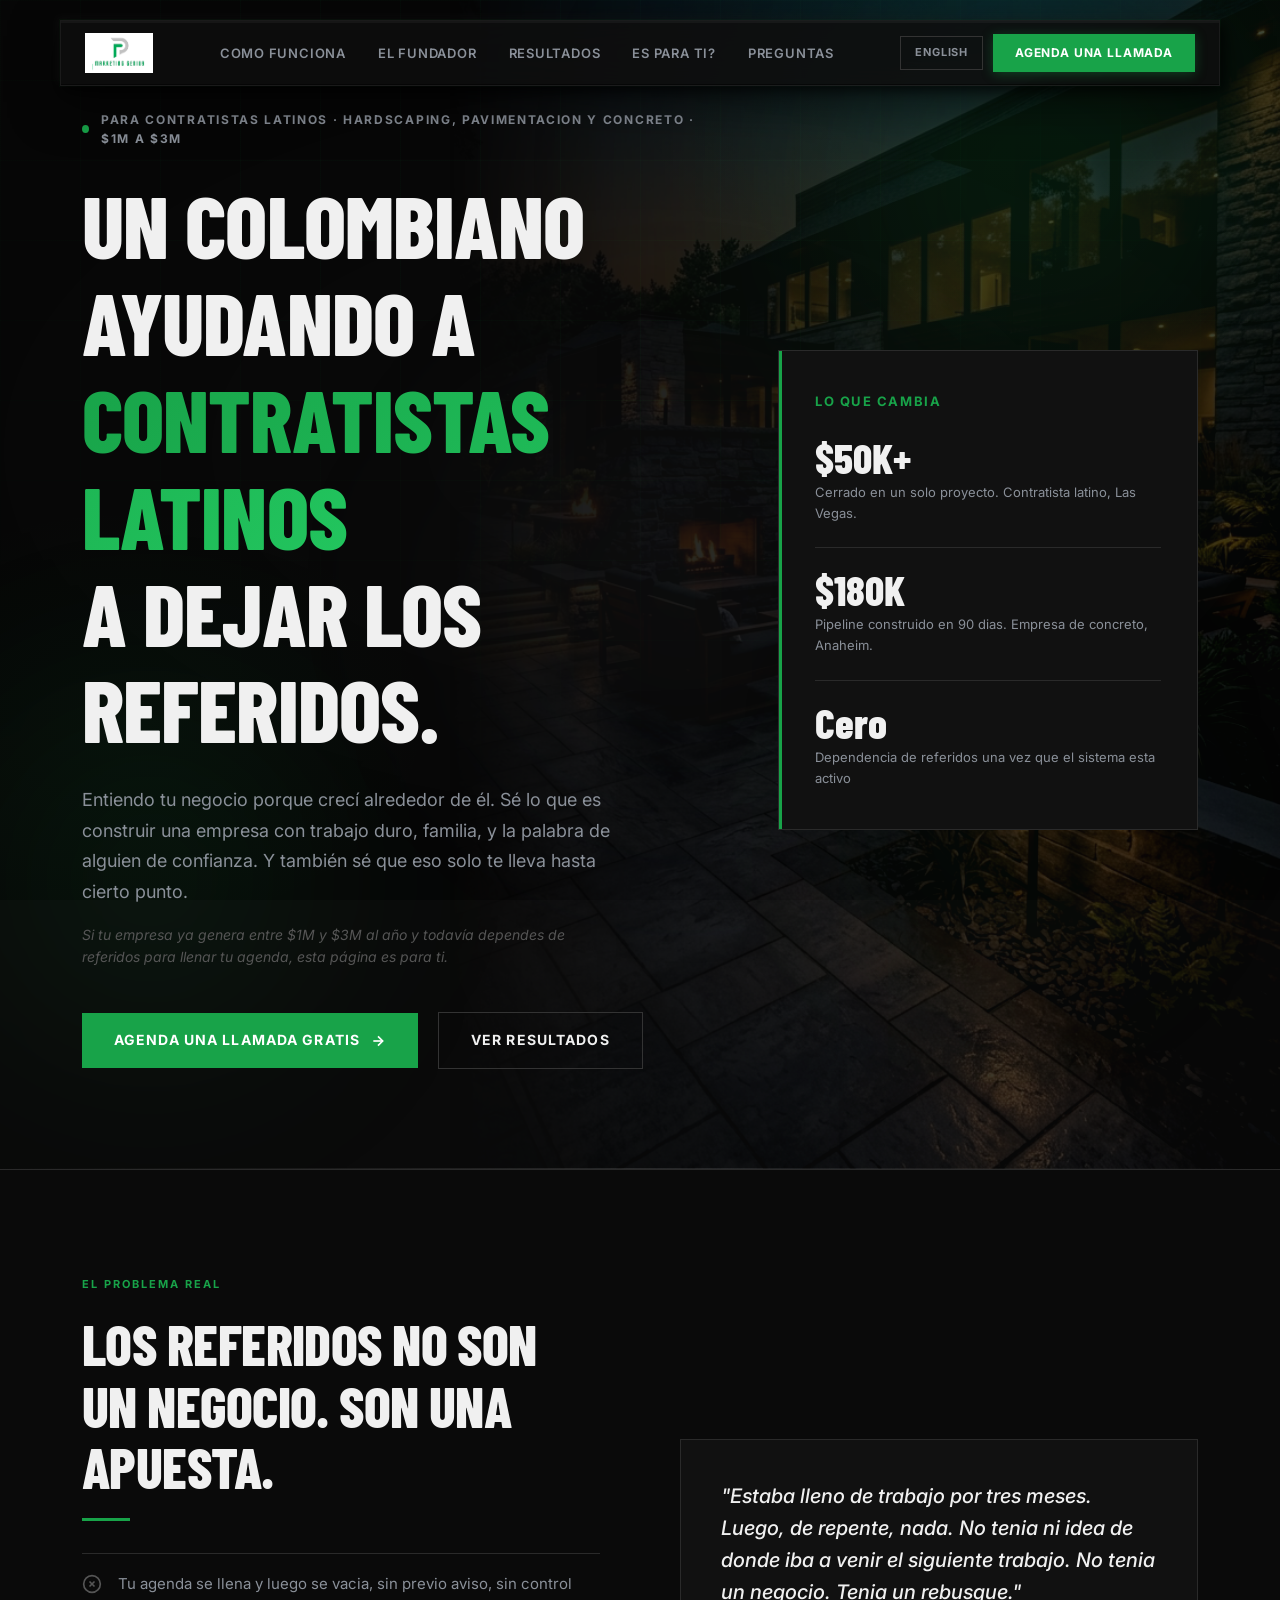
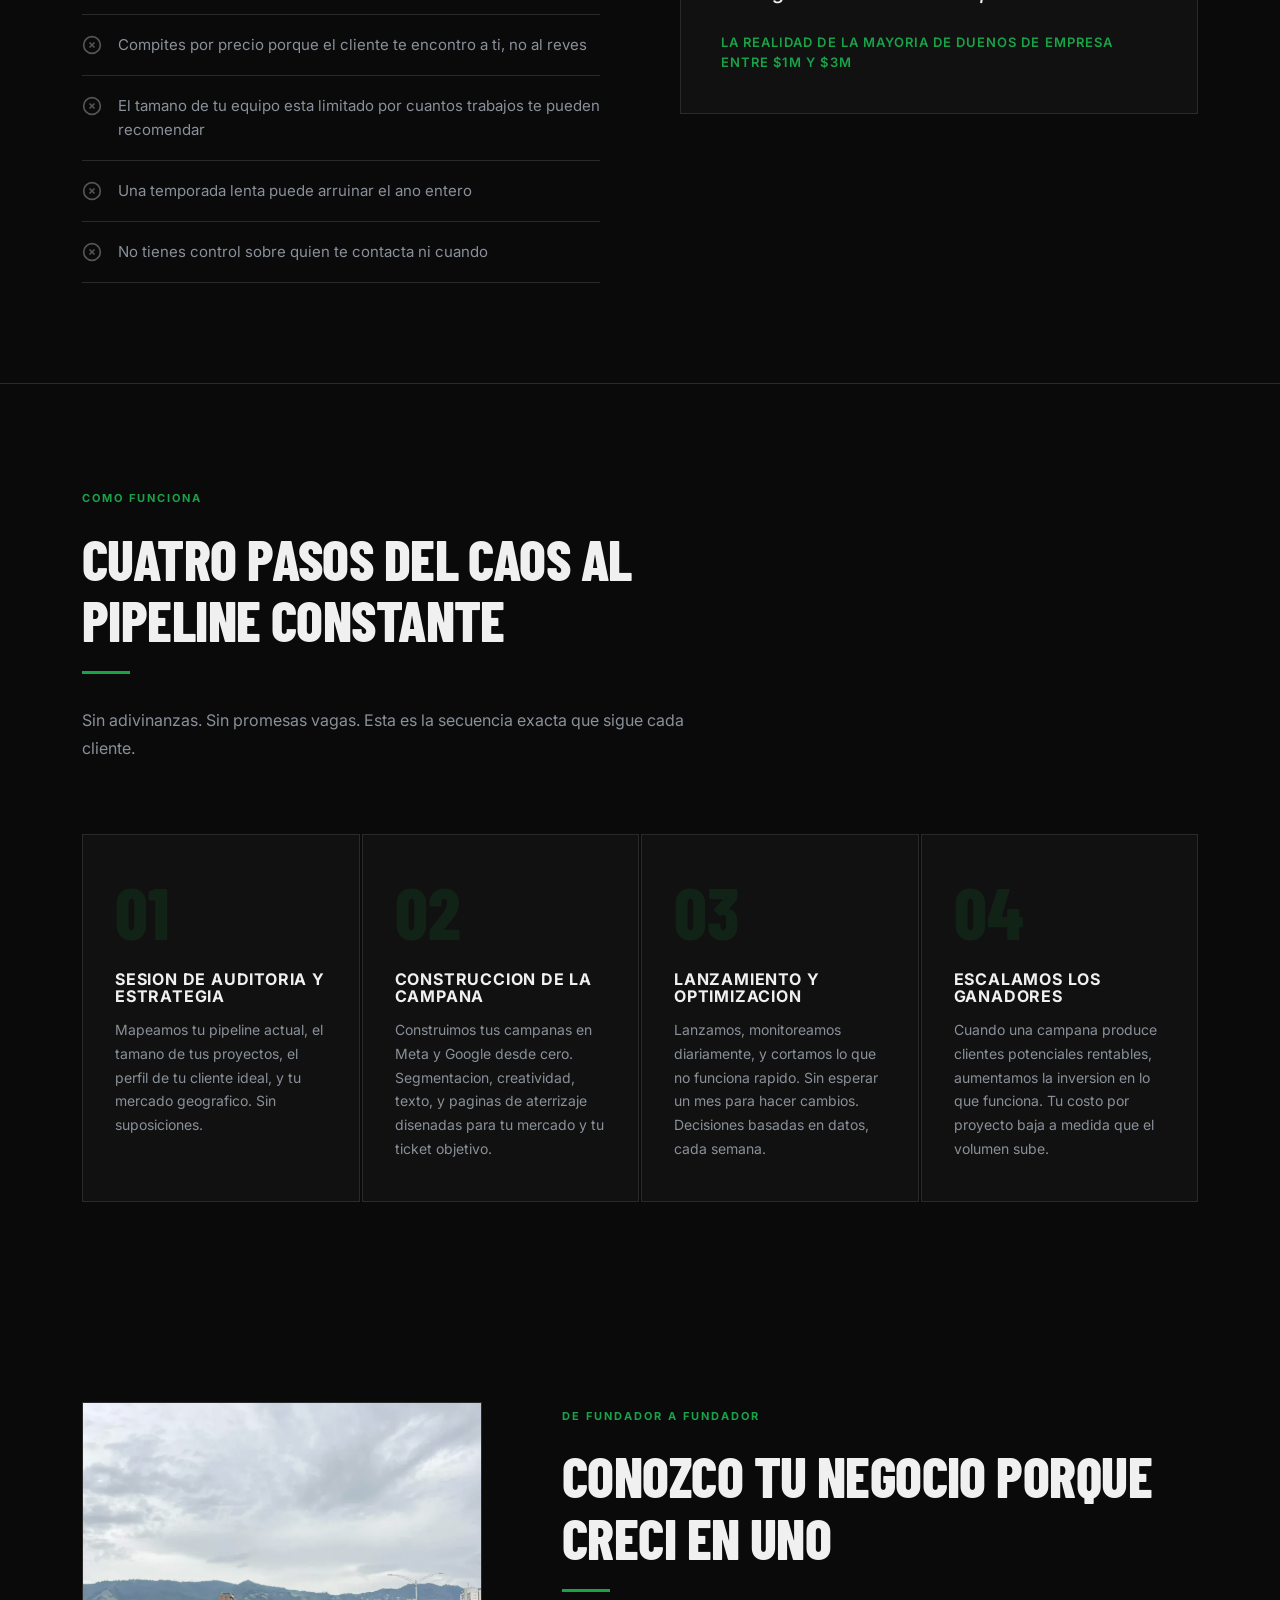
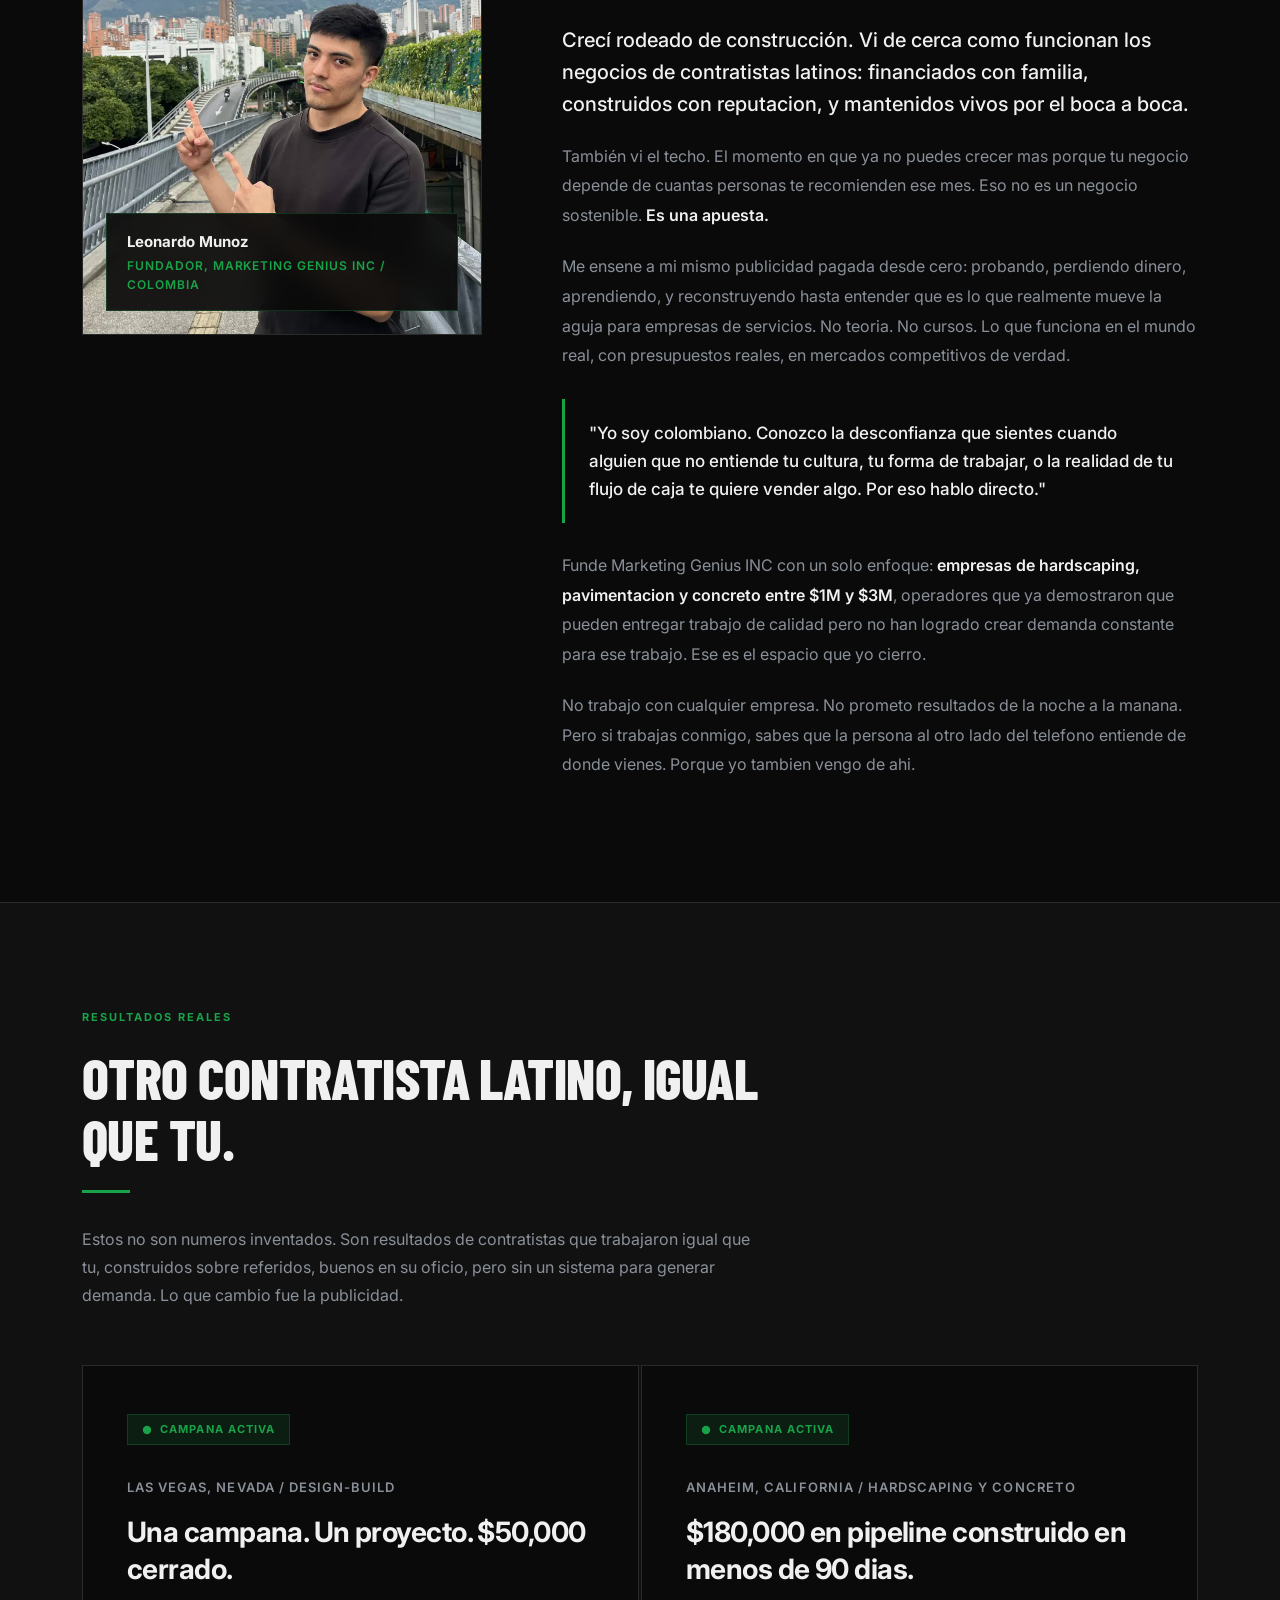
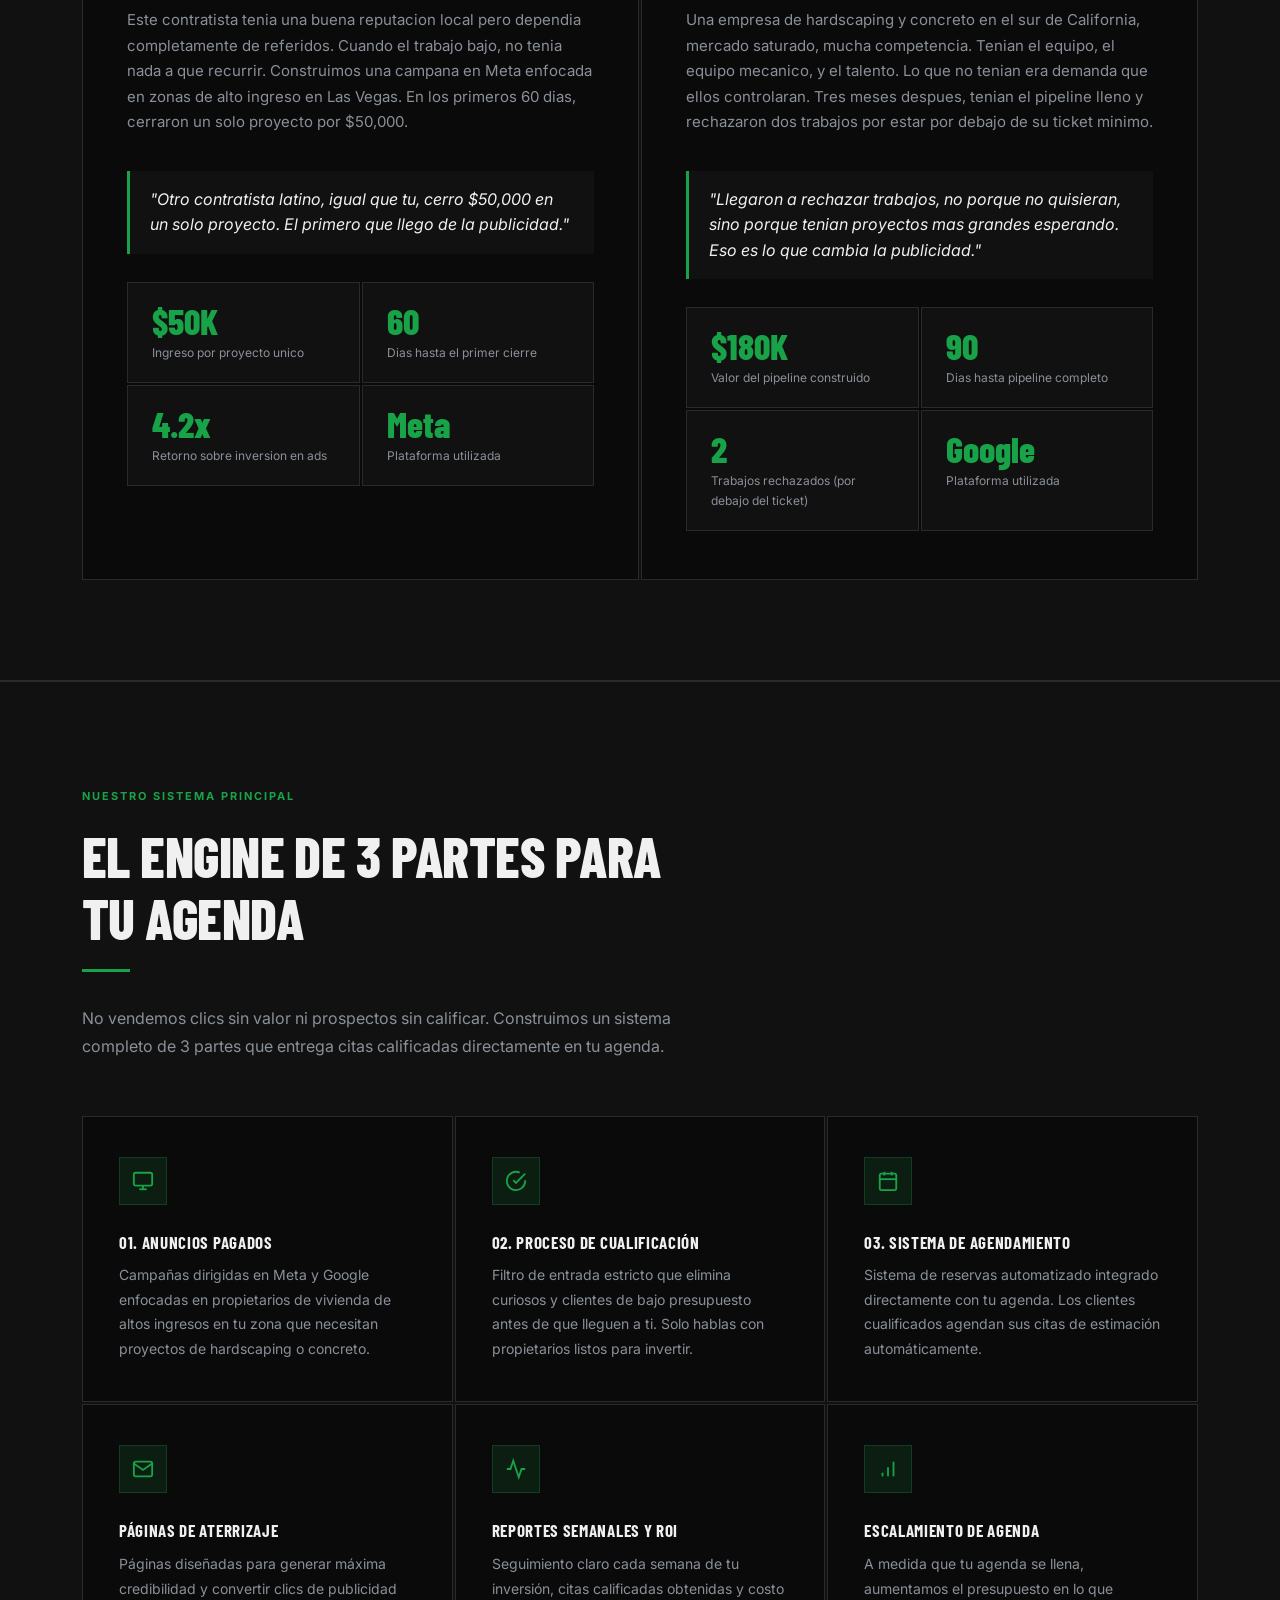
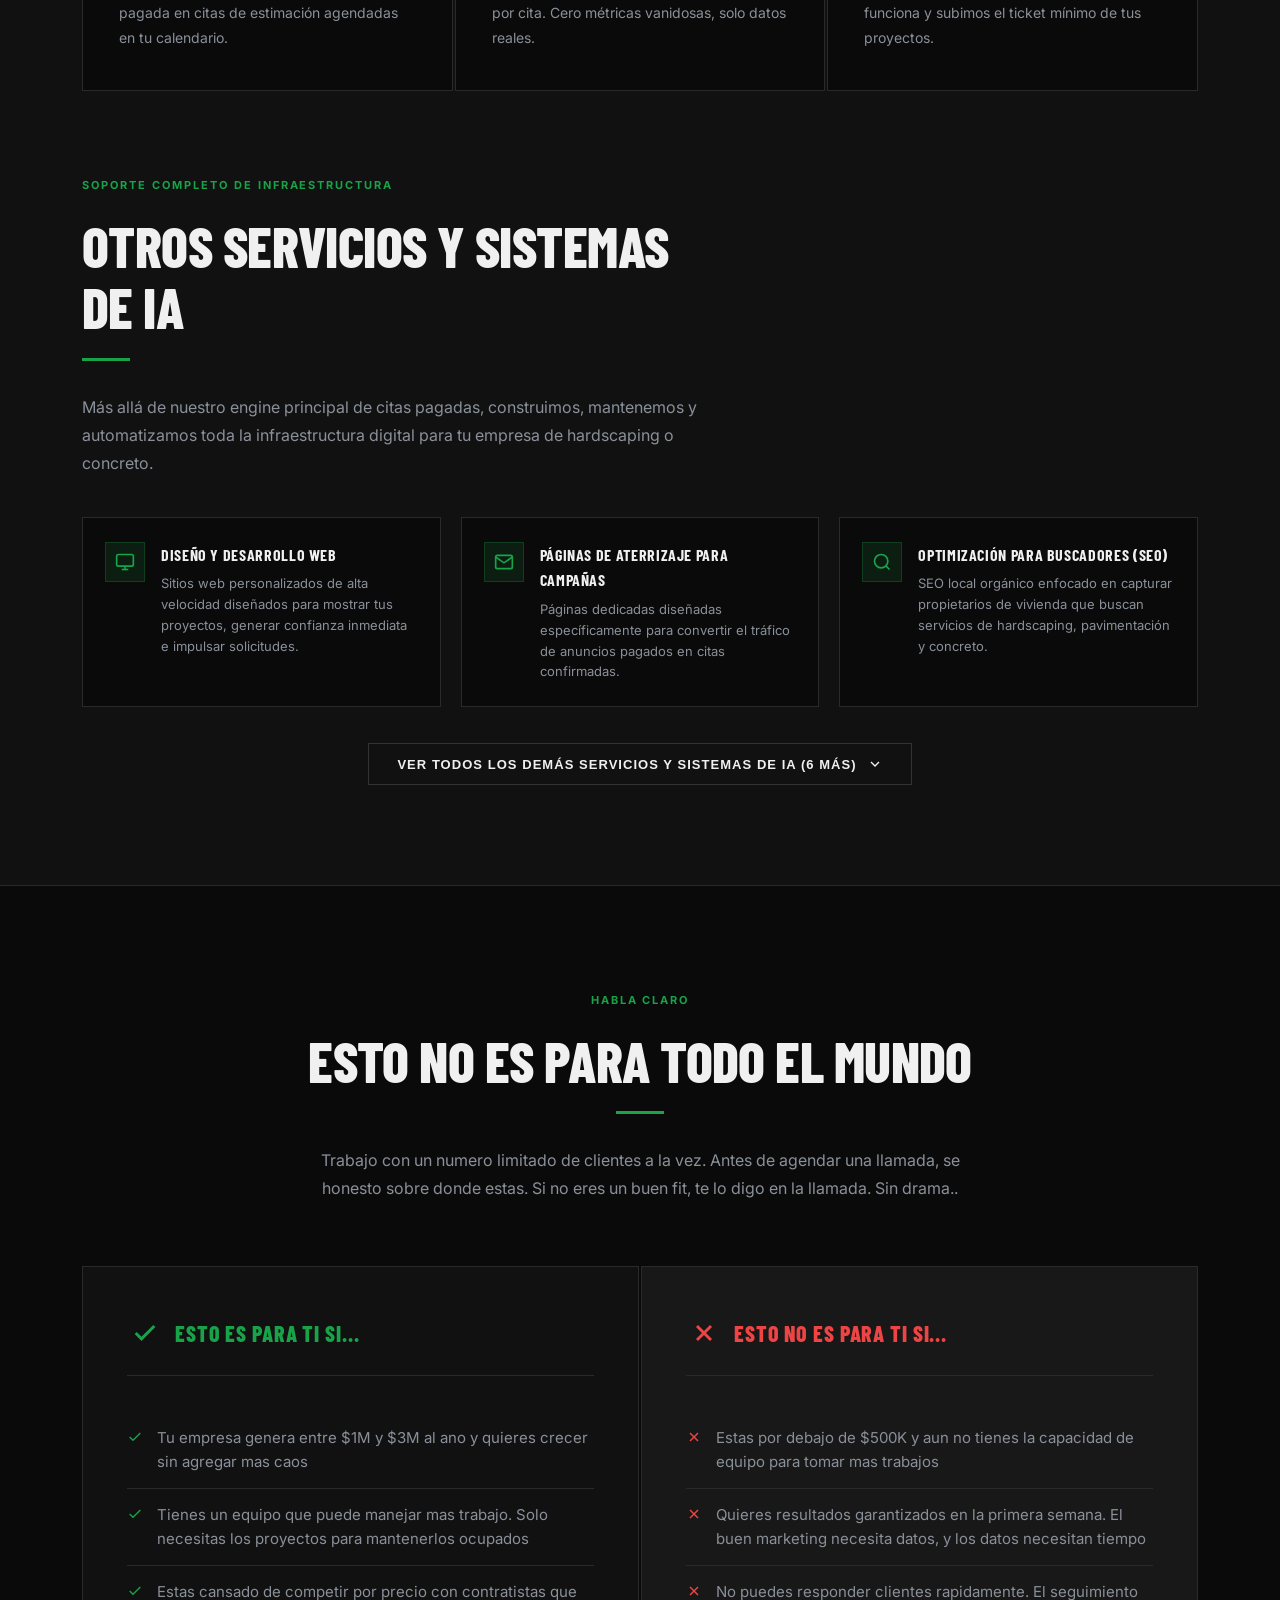
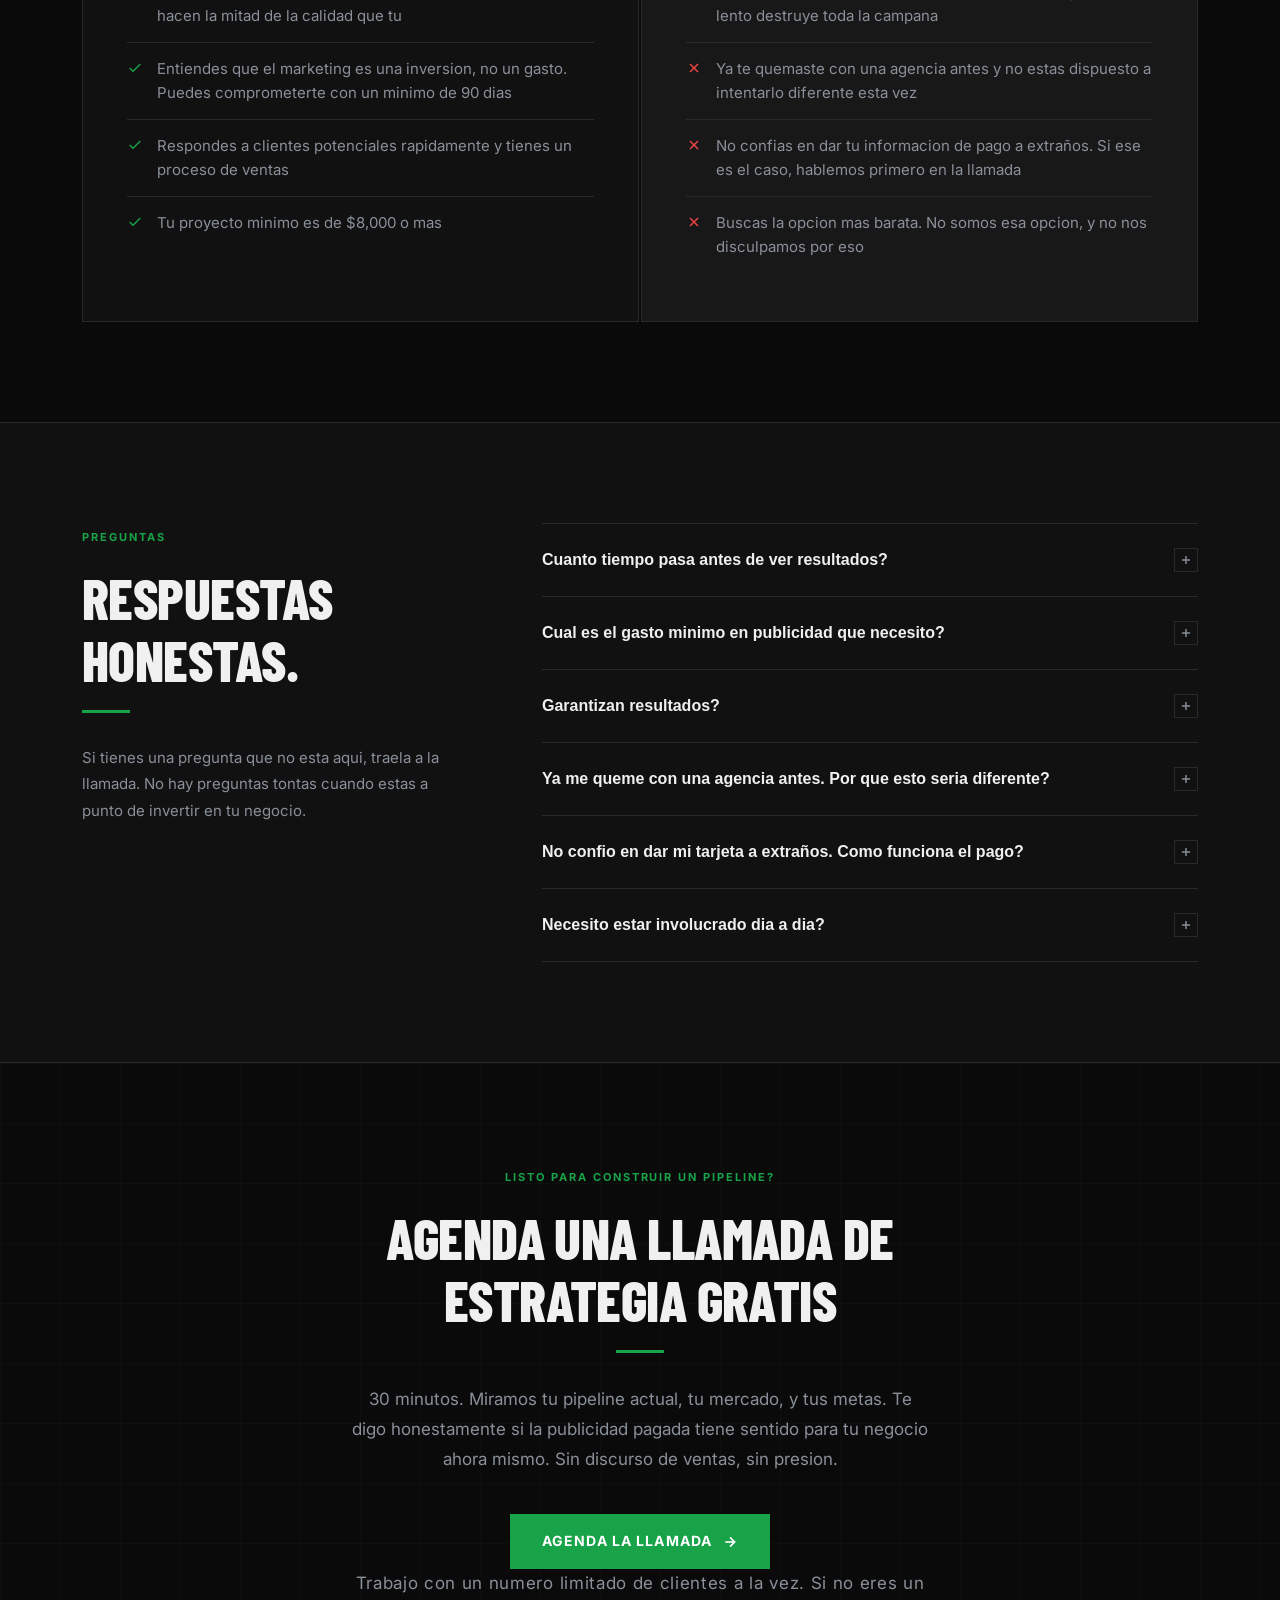
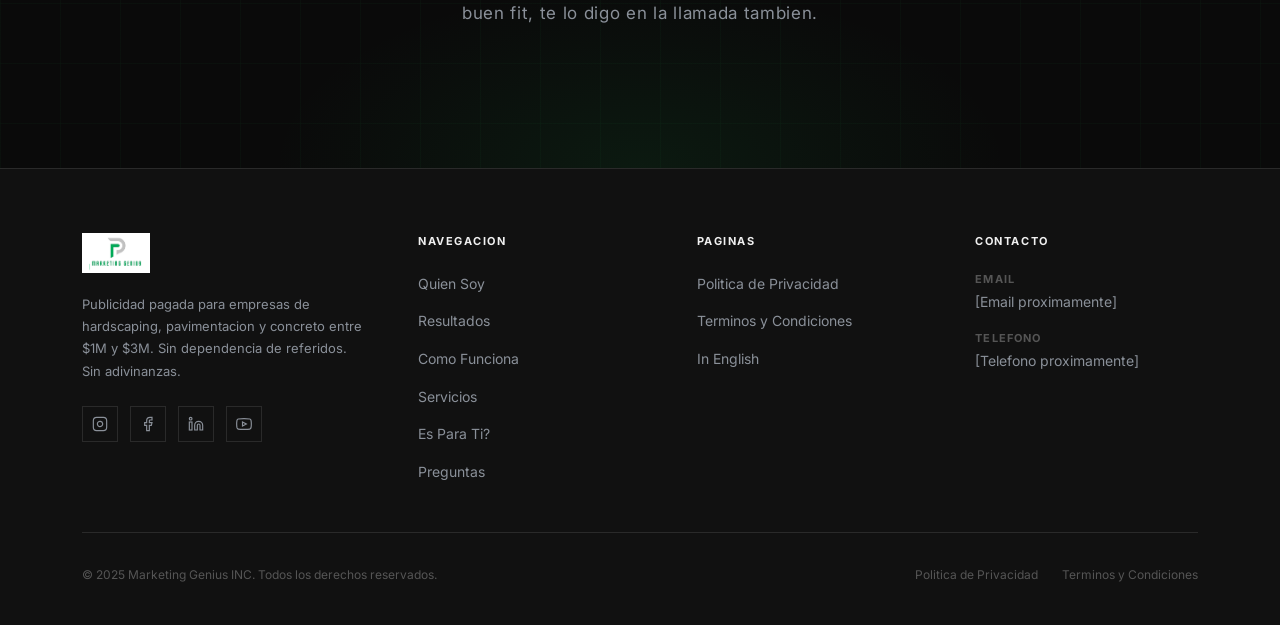
==== latino.html @ bbfbdd73 "first" ====
<!DOCTYPE html>
<html lang="es">
<head>
  <meta charset="UTF-8" />
  <meta name="viewport" content="width=device-width, initial-scale=1.0" />
  <title>Marketing Genius INC | Para Contratistas Latinos de Hardscaping y Concreto</title>
  <meta name="description" content="Un colombiano ayudando a contratistas latinos a dejar de depender de referidos y construir un flujo constante de clientes con publicidad pagada. Leonardo Munoz, fundador." />
  <meta property="og:title" content="Marketing Genius INC | Para Contratistas Latinos" />
  <meta property="og:description" content="Publicidad pagada para empresas de hardscaping, pavimentacion y concreto entre $1M y $3M." />
  <meta property="og:type" content="website" />
  <link rel="preconnect" href="https://fonts.googleapis.com" />
  <link rel="preconnect" href="https://fonts.gstatic.com" crossorigin />
  <link href="https://fonts.googleapis.com/css2?family=Inter:wght@300;400;500;600;700;800;900&family=Barlow+Condensed:wght@600;700;800&display=swap" rel="stylesheet" />
  <link rel="stylesheet" href="https://unpkg.com/aos@2.3.4/dist/aos.css" />
  <style>
    *, *::before, *::after { box-sizing: border-box; margin: 0; padding: 0; }
    :root {
      --green: #18a349; --green-dark: #128a3a; --green-light: #22c55e;
      --green-muted: rgba(24,163,73,0.12); --bg: #0a0a0a; --surface: #111111;
      --surface-2: #181818; --surface-3: #222222; --border: #2a2a2a;
      --border-light: #333333; --text: #f0f0f0; --text-muted: #8a9099;
      --text-dim: #555; --font-main: 'Inter',sans-serif;
      --font-display: 'Barlow Condensed',sans-serif;
      --max-w: 1180px; --section-pad: 100px;
    }
    html { scroll-behavior: smooth; }
    body {
      background: var(--bg);
      color: var(--text);
      font-family: var(--font-main);
      font-size: 16px;
      line-height: 1.6;
      -webkit-font-smoothing: antialiased;
      overflow-x: hidden;
    }
    body::before {
      content: '';
      position: fixed;
      inset: 0;
      z-index: 0;
      pointer-events: none;
      opacity: 0.028;
      background-image: url("data:image/svg+xml,%3Csvg viewBox='0 0 256 256' xmlns='http://www.w3.org/2000/svg'%3E%3Cfilter id='noise'%3E%3CfeTurbulence type='fractalNoise' baseFrequency='0.9' numOctaves='4' stitchTiles='stitch'/%3E%3C/filter%3E%3Crect width='100%25' height='100%25' filter='url(%23noise)'/%3E%3C/svg%3E");
      background-size: 200px 200px;
    }
    body::after {
      content: '';
      position: fixed;
      inset: 0;
      z-index: 0;
      pointer-events: none;
      background:
        radial-gradient(ellipse 60% 50% at 85% 10%, rgba(24,163,73,0.055) 0%, transparent 60%),
        radial-gradient(ellipse 40% 40% at 10% 80%, rgba(24,163,73,0.04) 0%, transparent 60%),
        radial-gradient(ellipse 50% 40% at 50% 50%, rgba(10,10,10,0) 0%, rgba(0,0,0,0.3) 100%);
    }
    section, nav, footer, .mobile-menu { position: relative; z-index: 1; }
    h1,h2,h3,h4 { font-family: var(--font-display); font-weight: 800; line-height: 1.1; letter-spacing: -0.01em; text-transform: uppercase; }
    h1 { font-size: clamp(42px,7vw,88px); }
    h2 { font-size: clamp(32px,5vw,56px); }
    h3 { font-size: clamp(22px,3vw,32px); }
    h4 { font-size: 18px; font-family: var(--font-main); text-transform: none; font-weight: 700; }
    p { line-height: 1.75; color: var(--text-muted); }
    a { color: inherit; text-decoration: none; }
    .container { width: 100%; max-width: var(--max-w); margin: 0 auto; padding: 0 32px; }
    section { padding: var(--section-pad) 0; }
    .section-label { display: inline-block; font-family: var(--font-main); font-size: 11px; font-weight: 700; letter-spacing: 0.18em; text-transform: uppercase; color: var(--green); margin-bottom: 20px; }
    .divider { width: 48px; height: 3px; background: var(--green); margin: 20px 0 32px 0; }
    .divider.centered { margin: 20px auto 32px auto; }

    /* NAV | floating neumorphic pill */
    #nav {
      position: fixed;
      top: 20px;
      left: 50%;
      transform: translateX(-50%);
      width: calc(100% - 48px);
      max-width: 1160px;
      z-index: 1000;
      transition: top .3s ease, width .3s ease;
    }
    .nav-pill {
      display: flex;
      align-items: center;
      justify-content: space-between;
      padding: 12px 24px;
      background: rgba(14,14,14,0.88);
      backdrop-filter: blur(20px);
      -webkit-backdrop-filter: blur(20px);
      border: 1px solid rgba(255,255,255,0.06);
      box-shadow:
        0 2px 0 rgba(255,255,255,0.04) inset,
        0 -1px 0 rgba(0,0,0,0.5) inset,
        -3px -3px 8px rgba(255,255,255,0.025),
        4px 4px 12px rgba(0,0,0,0.7),
        0 16px 48px rgba(0,0,0,0.55),
        0 0 0 1px rgba(24,163,73,0.06);
      transition: box-shadow .3s ease, background .3s ease;
    }
    .nav-pill:hover {
      box-shadow:
        0 2px 0 rgba(255,255,255,0.05) inset,
        0 -1px 0 rgba(0,0,0,0.5) inset,
        -3px -3px 8px rgba(255,255,255,0.03),
        4px 4px 12px rgba(0,0,0,0.8),
        0 20px 56px rgba(0,0,0,0.65),
        0 0 0 1px rgba(24,163,73,0.12);
    }
    .nav-logo img { height: 40px; width: auto; display: block; }
    .nav-links { display: flex; align-items: center; gap: 32px; list-style: none; }
    .nav-links a { font-size: 13px; font-weight: 600; letter-spacing: .06em; text-transform: uppercase; color: var(--text-muted); transition: color .2s; }
    .nav-links a:hover { color: var(--text); }
    .nav-cta { display: inline-flex; align-items: center; gap: 8px; padding: 9px 22px; background: var(--green); color: #fff; font-size: 12px; font-weight: 700; letter-spacing: .07em; text-transform: uppercase; transition: background .2s,transform .15s; box-shadow: 0 2px 12px rgba(24,163,73,0.35); }
    .nav-cta:hover { background: var(--green-dark); transform: translateY(-1px); box-shadow: 0 4px 18px rgba(24,163,73,0.45); }
    .nav-lang { display: inline-flex; align-items: center; gap: 6px; padding: 7px 14px; border: 1px solid var(--border-light); font-size: 11px; font-weight: 700; letter-spacing: .07em; text-transform: uppercase; color: var(--text-muted); transition: border-color .2s,color .2s; }
    .nav-lang:hover { border-color: var(--green); color: var(--green); }
    .nav-hamburger { display: none; flex-direction: column; gap: 5px; cursor: pointer; padding: 4px; background: none; border: none; }
    .nav-hamburger span { display: block; width: 22px; height: 2px; background: var(--text); transition: all .3s; }

    /* HERO */
    #hero { min-height: 100vh; display: flex; align-items: center; padding-top: 110px; position: relative; overflow: hidden; }
    .hero-bg { position: absolute; inset: 0; z-index: 0; pointer-events: none; }
    .hero-bg-grid {
      position: absolute; inset: 0;
      background-image:
        linear-gradient(rgba(24,163,73,.035) 1px,transparent 1px),
        linear-gradient(90deg,rgba(24,163,73,.035) 1px,transparent 1px);
      background-size: 80px 80px;
      mask-image: radial-gradient(ellipse 80% 80% at 50% 0%, black 40%, transparent 100%);
    }

    .orb { position: absolute; border-radius: 50%; filter: blur(100px); pointer-events: none; }
    .orb-green-1 {
      width: 800px; height: 800px;
      background: radial-gradient(circle, rgba(24,163,73,0.22) 0%, rgba(24,163,73,0.06) 45%, transparent 70%);
      top: -220px; right: -160px;
      animation: orb-drift-1 9s ease-in-out infinite;
    }
    .orb-green-2 {
      width: 500px; height: 500px;
      background: radial-gradient(circle, rgba(24,163,73,0.14) 0%, transparent 65%);
      bottom: 40px; left: -100px;
      animation: orb-drift-2 12s ease-in-out infinite;
    }
    .orb-gray {
      width: 600px; height: 600px;
      background: radial-gradient(circle, rgba(138,144,153,0.08) 0%, transparent 68%);
      top: 25%; left: 30%;
      animation: orb-drift-3 15s ease-in-out infinite;
    }
    .orb-accent {
      width: 350px; height: 350px;
      background: radial-gradient(circle, rgba(34,197,94,0.1) 0%, rgba(24,163,73,0.03) 50%, transparent 70%);
      top: 55%; right: 8%;
      animation: orb-drift-2 11s ease-in-out infinite reverse;
    }
    @keyframes orb-drift-1 {
      0%,100% { transform: translate(0,0) scale(1); }
      33%  { transform: translate(-40px, 60px) scale(1.05); }
      66%  { transform: translate(30px, -30px) scale(0.97); }
    }
    @keyframes orb-drift-2 {
      0%,100% { transform: translate(0,0) scale(1); }
      40%  { transform: translate(50px, -40px) scale(1.08); }
      70%  { transform: translate(-20px, 30px) scale(0.95); }
    }
    @keyframes orb-drift-3 {
      0%,100% { transform: translate(0,0) scale(1); }
      50%  { transform: translate(60px, 50px) scale(1.1); }
    }
    .hero-bg-line { position: absolute; bottom: 0; left: 0; right: 0; height: 1px; background: linear-gradient(90deg,transparent,var(--border),transparent); }
    .hero-inner { position: relative; z-index: 1; display: grid; grid-template-columns: 1fr 420px; gap: 80px; align-items: center; }
    .hero-eyebrow { display: flex; align-items: center; gap: 12px; margin-bottom: 28px; }
    .hero-eyebrow-dot { width: 8px; height: 8px; background: var(--green); border-radius: 50%; animation: pulse-dot 2s ease-in-out infinite; }
    @keyframes pulse-dot { 0%,100% { opacity:1;transform:scale(1); } 50% { opacity:.5;transform:scale(.7); } }
    .hero-eyebrow-text { font-size: 12px; font-weight: 700; letter-spacing: .14em; text-transform: uppercase; color: var(--text-muted); }
    .hero-title { color: var(--text); margin-bottom: 28px; }
    .hero-title .accent { color: var(--green); }
    .hero-subtitle { font-size: 18px; color: var(--text-muted); max-width: 560px; margin-bottom: 16px; line-height: 1.7; }
    .hero-subtitle-note { font-size: 14px; color: var(--text-dim); max-width: 500px; margin-bottom: 44px; line-height: 1.6; font-style: italic; }
    .hero-actions { display: flex; align-items: center; gap: 20px; flex-wrap: wrap; }
    .btn-primary { display: inline-flex; align-items: center; gap: 10px; padding: 16px 32px; background: var(--green); color: #fff; font-size: 14px; font-weight: 700; letter-spacing: .08em; text-transform: uppercase; border: none; cursor: pointer; transition: background .2s,transform .15s; }
    .btn-primary:hover { background: var(--green-dark); transform: translateY(-2px); }
    .btn-secondary { display: inline-flex; align-items: center; gap: 10px; padding: 16px 32px; background: transparent; color: var(--text); font-size: 14px; font-weight: 700; letter-spacing: .08em; text-transform: uppercase; border: 1px solid var(--border-light); cursor: pointer; transition: border-color .2s,color .2s; }
    .btn-secondary:hover { border-color: var(--green); color: var(--green); }
    .hero-card { background: var(--surface); border: 1px solid var(--border); padding: 40px 36px; position: relative; }
    .hero-card::before { content: ''; position: absolute; top: 0; left: 0; width: 3px; height: 100%; background: var(--green); }
    .hero-card-title { font-size: 13px; font-weight: 700; letter-spacing: .12em; text-transform: uppercase; color: var(--green); margin-bottom: 24px; }
    .hero-stat { margin-bottom: 24px; }
    .hero-stat:last-child { margin-bottom: 0; }
    .hero-stat-value { font-family: var(--font-display); font-size: 42px; font-weight: 800; color: var(--text); line-height: 1; margin-bottom: 4px; }
    .hero-stat-label { font-size: 13px; color: var(--text-muted); }
    .hero-stat-divider { height: 1px; background: var(--border); margin: 20px 0; }

    /* FOUNDER AS CENTERPIECE */
    #founder-story { background: var(--surface); border-top: 1px solid var(--border); border-bottom: 1px solid var(--border); }
    .founder-story-grid { display: grid; grid-template-columns: 400px 1fr; gap: 80px; align-items: start; }
    .founder-photo {
      width: 100%;
      aspect-ratio: 3/4;
      object-fit: cover;
      object-position: center top;
      display: block;
      border: 1px solid var(--border);
      filter: grayscale(8%);
      transition: filter .4s ease;
    }
    .founder-photo:hover { filter: grayscale(0%); }
    .founder-img-tag { position: absolute; bottom: 24px; left: 24px; right: 24px; background: rgba(10,10,10,.92); border: 1px solid rgba(24,163,73,0.25); padding: 16px 20px; backdrop-filter: blur(12px); }
    .founder-img-tag-name { font-weight: 700; font-size: 15px; color: var(--text); margin-bottom: 2px; }
    .founder-img-tag-title { font-size: 12px; color: var(--green); font-weight: 600; letter-spacing: .08em; text-transform: uppercase; }
    .founder-story-content h2 { margin-bottom: 8px; }
    .founder-story-body { margin-top: 32px; }
    .founder-story-body p { font-size: 16px; color: var(--text-muted); line-height: 1.85; margin-bottom: 22px; }
    .founder-story-body p strong { color: var(--text); font-weight: 600; }
    .founder-story-body p.lead { font-size: 20px; color: var(--text); font-weight: 500; line-height: 1.6; }
    .founder-story-body p.callout { font-size: 17px; color: var(--text); font-weight: 500; padding: 20px 24px; border-left: 3px solid var(--green); background: var(--bg); margin: 28px 0; line-height: 1.65; }

    /* PROBLEM */
    #problem { border-top: 1px solid var(--border); border-bottom: 1px solid var(--border); background: var(--bg); }
    .problem-grid { display: grid; grid-template-columns: 1fr 1fr; gap: 80px; align-items: center; }
    .problem-list { list-style: none; margin-top: 32px; }
    .problem-list li { display: flex; align-items: flex-start; gap: 16px; padding: 18px 0; border-bottom: 1px solid var(--border); color: var(--text-muted); font-size: 15px; }
    .problem-list li:first-child { border-top: 1px solid var(--border); }
    .problem-list li .icon { width: 20px; height: 20px; flex-shrink: 0; margin-top: 2px; color: var(--text-dim); }
    .problem-right { padding: 40px; background: var(--surface); border: 1px solid var(--border); position: relative; }
    .problem-right::after { content: '"'; position: absolute; top: -20px; left: 32px; font-size: 100px; font-family: Georgia,serif; color: var(--green); line-height: 1; opacity: .4; }
    .problem-quote { font-size: 20px; font-weight: 500; color: var(--text); line-height: 1.6; font-style: italic; margin-bottom: 24px; }
    .problem-attribution { font-size: 13px; font-weight: 600; letter-spacing: .08em; text-transform: uppercase; color: var(--green); }

    /* CASE STUDIES */
    #results { background: var(--surface); border-top: 1px solid var(--border); border-bottom: 1px solid var(--border); }
    .results-header { max-width: 680px; margin-bottom: 56px; }
    .case-studies { display: grid; grid-template-columns: 1fr 1fr; gap: 2px; }
    .case-study { background: var(--bg); border: 1px solid var(--border); padding: 48px 44px; transition: border-color .3s; }
    .case-study:hover { border-color: var(--green); }
    .case-study-tag { display: inline-flex; align-items: center; gap: 8px; padding: 6px 14px; background: var(--green-muted); border: 1px solid rgba(24,163,73,.25); font-size: 11px; font-weight: 700; letter-spacing: .1em; text-transform: uppercase; color: var(--green); margin-bottom: 32px; }
    .case-study-location { font-size: 13px; font-weight: 600; letter-spacing: .08em; text-transform: uppercase; color: var(--text-muted); margin-bottom: 16px; }
    .case-study h3 { font-size: clamp(22px,2.5vw,28px); margin-bottom: 20px; color: var(--text); text-transform: none; font-family: var(--font-main); font-weight: 700; letter-spacing: -.02em; line-height: 1.3; }
    .case-study-desc { font-size: 15px; color: var(--text-muted); line-height: 1.7; margin-bottom: 36px; }
    .case-study-quote { font-size: 16px; color: var(--text); font-style: italic; padding: 16px 20px; border-left: 3px solid var(--green); background: var(--surface); margin-bottom: 28px; line-height: 1.6; }
    .case-study-stats { display: grid; grid-template-columns: 1fr 1fr; gap: 2px; }
    .case-stat { background: var(--surface); padding: 20px 24px; border: 1px solid var(--border); }
    .case-stat-value { font-family: var(--font-display); font-size: 36px; font-weight: 800; color: var(--green); line-height: 1; margin-bottom: 4px; }
    .case-stat-label { font-size: 12px; color: var(--text-muted); }

    /* HOW */
    #how { background: var(--bg); }
    .how-header { max-width: 620px; margin-bottom: 72px; }
    .how-steps { display: grid; grid-template-columns: repeat(4,1fr); gap: 2px; }
    .how-step { background: var(--surface); padding: 40px 32px; border: 1px solid var(--border); transition: border-color .3s; }
    .how-step:hover { border-color: var(--green); }
    .how-step-num { font-family: var(--font-display); font-size: 72px; font-weight: 800; color: var(--green-muted); line-height: 1; margin-bottom: 24px; }
    .how-step h4 { font-size: 16px; font-weight: 700; color: var(--text); margin-bottom: 12px; text-transform: uppercase; letter-spacing: .05em; }
    .how-step p { font-size: 14px; color: var(--text-muted); line-height: 1.7; }

    /* SERVICES */
    #services { background: var(--surface); border-top: 1px solid var(--border); border-bottom: 1px solid var(--border); }
    .services-grid { display: grid; grid-template-columns: repeat(3,1fr); gap: 2px; margin-top: 56px; }
    .service-card { background: var(--bg); border: 1px solid var(--border); padding: 40px 36px; transition: border-color .3s; }
    .service-card:hover { border-color: var(--green); }
    .service-icon { width: 48px; height: 48px; background: var(--green-muted); border: 1px solid rgba(24,163,73,.25); display: flex; align-items: center; justify-content: center; margin-bottom: 28px; }
    .service-icon svg { width: 22px; height: 22px; color: var(--green); }
    .service-card h4 { font-size: 17px; font-weight: 700; color: var(--text); margin-bottom: 12px; text-transform: uppercase; letter-spacing: .04em; font-family: var(--font-display); }
    .service-card p { font-size: 14px; color: var(--text-muted); line-height: 1.75; }

    /* FIT */
    #fit { background: var(--bg); }
    .fit-header { text-align: center; max-width: 680px; margin: 0 auto 64px; }
    .fit-grid { display: grid; grid-template-columns: 1fr 1fr; gap: 2px; }
    .fit-col { padding: 48px 44px; border: 1px solid var(--border); }
    .fit-col.good { background: var(--surface); }
    .fit-col.bad { background: var(--surface-2); }
    .fit-col-header { display: flex; align-items: center; gap: 12px; margin-bottom: 36px; padding-bottom: 24px; border-bottom: 1px solid var(--border); }
    .fit-col-icon { width: 36px; height: 36px; display: flex; align-items: center; justify-content: center; }
    .fit-col-icon svg { width: 28px; height: 28px; }
    .fit-col.good .fit-col-icon svg { color: var(--green); }
    .fit-col.bad .fit-col-icon svg { color: #ef4444; }
    .fit-col-title { font-family: var(--font-display); font-size: 22px; font-weight: 800; text-transform: uppercase; letter-spacing: .04em; }
    .fit-col.good .fit-col-title { color: var(--green); }
    .fit-col.bad .fit-col-title { color: #ef4444; }
    .fit-list { list-style: none; }
    .fit-list li { display: flex; align-items: flex-start; gap: 14px; padding: 14px 0; border-bottom: 1px solid var(--border); font-size: 15px; color: var(--text-muted); }
    .fit-list li:last-child { border-bottom: none; }
    .fit-list li svg { width: 16px; height: 16px; flex-shrink: 0; margin-top: 3px; }
    .fit-col.good .fit-list li svg { color: var(--green); }
    .fit-col.bad .fit-list li svg { color: #ef4444; }

    /* FAQ */
    #faq { background: var(--surface); border-top: 1px solid var(--border); border-bottom: 1px solid var(--border); }
    .faq-grid { display: grid; grid-template-columns: 380px 1fr; gap: 80px; align-items: start; }
    .faq-left { position: sticky; top: 100px; }
    .faq-left p { font-size: 15px; line-height: 1.75; margin-top: 20px; }
    .faq-items { list-style: none; }
    .faq-item { border-bottom: 1px solid var(--border); }
    .faq-item:first-child { border-top: 1px solid var(--border); }
    .faq-question { width: 100%; display: flex; align-items: center; justify-content: space-between; gap: 20px; padding: 24px 0; background: none; border: none; cursor: pointer; text-align: left; }
    .faq-question-text { font-size: 16px; font-weight: 600; color: var(--text); }
    .faq-question-icon { width: 24px; height: 24px; flex-shrink: 0; display: flex; align-items: center; justify-content: center; border: 1px solid var(--border); color: var(--text-muted); transition: all .3s; }
    .faq-item.open .faq-question-icon { border-color: var(--green); color: var(--green); transform: rotate(45deg); }
    .faq-answer { max-height: 0; overflow: hidden; transition: max-height .4s ease,padding .3s; }
    .faq-item.open .faq-answer { max-height: 400px; padding-bottom: 24px; }
    .faq-answer p { font-size: 15px; color: var(--text-muted); line-height: 1.75; }

    /* CTA */
    #cta { background: var(--bg); position: relative; overflow: hidden; }
    .cta-bg { position: absolute; inset: 0; background-image: linear-gradient(rgba(24,163,73,.04) 1px,transparent 1px),linear-gradient(90deg,rgba(24,163,73,.04) 1px,transparent 1px); background-size: 60px 60px; }
    .cta-glow { position: absolute; bottom: -200px; left: 50%; transform: translateX(-50%); width: 800px; height: 400px; background: radial-gradient(ellipse,rgba(24,163,73,.1) 0%,transparent 65%); pointer-events: none; }
    .cta-inner { position: relative; z-index: 1; text-align: center; max-width: 720px; margin: 0 auto; }
    .cta-inner h2 { margin-bottom: 20px; color: var(--text); }
    .cta-inner p { font-size: 17px; color: var(--text-muted); max-width: 580px; margin: 0 auto 40px; line-height: 1.75; }
    .cta-disclaimer { margin-top: 20px; font-size: 12px; color: var(--text-dim); letter-spacing: .04em; }

    /* FOOTER */
    #footer { background: var(--surface); border-top: 1px solid var(--border); padding: 64px 0 40px; }
    .footer-top { display: grid; grid-template-columns: 280px 1fr 1fr 1fr; gap: 56px; padding-bottom: 48px; border-bottom: 1px solid var(--border); }
    .footer-brand img { height: 40px; width: auto; margin-bottom: 20px; display: block; }
    .footer-brand p { font-size: 13px; color: var(--text-muted); line-height: 1.7; }
    .footer-socials { display: flex; gap: 12px; margin-top: 24px; }
    .footer-social-link { width: 36px; height: 36px; display: flex; align-items: center; justify-content: center; border: 1px solid var(--border); color: var(--text-muted); transition: border-color .2s,color .2s; }
    .footer-social-link:hover { border-color: var(--green); color: var(--green); }
    .footer-social-link svg { width: 16px; height: 16px; }
    .footer-col-title { font-size: 11px; font-weight: 700; letter-spacing: .14em; text-transform: uppercase; color: var(--text); margin-bottom: 20px; }
    .footer-links { list-style: none; display: flex; flex-direction: column; gap: 12px; }
    .footer-links a { font-size: 14px; color: var(--text-muted); transition: color .2s; }
    .footer-links a:hover { color: var(--green); }
    .footer-contact-item { display: flex; flex-direction: column; gap: 3px; margin-bottom: 16px; }
    .footer-contact-label { font-size: 11px; font-weight: 700; letter-spacing: .1em; text-transform: uppercase; color: var(--text-dim); }
    .footer-contact-value { font-size: 14px; color: var(--text-muted); }
    .footer-bottom { display: flex; align-items: center; justify-content: space-between; padding-top: 32px; gap: 20px; flex-wrap: wrap; }
    .footer-copy { font-size: 12px; color: var(--text-dim); }
    .footer-legal { display: flex; gap: 24px; }
    .footer-legal a { font-size: 12px; color: var(--text-dim); transition: color .2s; }
    .footer-legal a:hover { color: var(--text-muted); }

    /* MOBILE */
    .mobile-menu { display: none; position: fixed; top: 0; left: 0; right: 0; bottom: 0; background: var(--bg); z-index: 999; flex-direction: column; align-items: center; justify-content: center; gap: 32px; }
    .mobile-menu.open { display: flex; }
    .mobile-menu a { font-family: var(--font-display); font-size: 36px; font-weight: 800; text-transform: uppercase; color: var(--text); letter-spacing: .04em; transition: color .2s; }
    .mobile-menu a:hover { color: var(--green); }
    .mobile-menu-close { position: absolute; top: 24px; right: 32px; background: none; border: none; cursor: pointer; color: var(--text); padding: 8px; }

    @media (max-width: 1024px) {
      .hero-inner { grid-template-columns: 1fr; gap: 56px; }
      .founder-story-grid { grid-template-columns: 1fr; gap: 48px; }
      .founder-img-placeholder { max-width: 360px; aspect-ratio: 1; }
      .how-steps { grid-template-columns: 1fr 1fr; }
      .footer-top { grid-template-columns: 1fr 1fr; gap: 40px; }
      .faq-grid { grid-template-columns: 1fr; gap: 48px; }
      .faq-left { position: static; }
    }
    @media (max-width: 768px) {
      :root { --section-pad: 72px; }
      .nav-links,.nav-cta,.nav-lang { display: none; }
      .nav-hamburger { display: flex; }
      .problem-grid { grid-template-columns: 1fr; gap: 48px; }
      .how-steps { grid-template-columns: 1fr; }
      .case-studies { grid-template-columns: 1fr; }
      .services-grid { grid-template-columns: 1fr; }
      .fit-grid { grid-template-columns: 1fr; }
      .footer-top { grid-template-columns: 1fr; gap: 32px; }
      .footer-bottom { flex-direction: column; align-items: flex-start; gap: 12px; }
    }
  
    /* ENHANCED VISUAL GLOW & METALLIC CARDS */
    .glow-accent-headline {
      background: linear-gradient(135deg, #ffffff 40%, #22c55e 100%);
      -webkit-background-clip: text;
      -webkit-text-fill-color: transparent;
    }
    .hero-card, .case-study, .service-card, .how-step, .problem-right, .fit-col, .founder-credential {
      position: relative;
      transition: all 0.35s cubic-bezier(0.16, 1, 0.3, 1);
    }
    .hero-card:hover, .case-study:hover, .service-card:hover, .how-step:hover {
      box-shadow: 0 20px 40px rgba(0,0,0,0.6), 0 0 30px rgba(24, 163, 73, 0.14) !important;
      border-color: rgba(24, 163, 73, 0.45) !important;
      transform: translateY(-3px);
    }

  
    /* MOUSE SPOTLIGHT GLOW EFFECT */
    .hero-card, .case-study, .service-card, .how-step, .problem-right, .fit-col, .founder-credential, .founder-credential {
      position: relative;
      overflow: hidden;
    }
    .hero-card::after, .case-study::after, .service-card::after, .how-step::after, .problem-right::after, .fit-col::after {
      content: '';
      position: absolute;
      inset: 0;
      border-radius: inherit;
      background: radial-gradient(500px circle at var(--mouse-x, 50%) var(--mouse-y, 50%), rgba(34, 197, 94, 0.12), transparent 40%);
      pointer-events: none;
      opacity: 0;
      transition: opacity 0.3s ease;
      z-index: 1;
    }
    .hero-card:hover::after, .case-study:hover::after, .service-card:hover::after, .how-step:hover::after, .problem-right:hover::after, .fit-col:hover::after {
      opacity: 1;
    }
    .hero-card *, .case-study *, .service-card *, .how-step *, .problem-right *, .fit-col * {
      position: relative;
      z-index: 2;
    }

  
    /* Global slate stone/concrete texture overlay */
    body::before {
      content: '';
      position: fixed;
      inset: 0;
      z-index: 0;
      pointer-events: none;
      opacity: 0.045;
      background-image: url('stone-texture.png');
      background-size: 380px 380px;
      mix-blend-mode: overlay;
    }
    .hero-paver-overlay {
      position: absolute;
      top: 0; right: 0; bottom: 0;
      width: 65%;
      z-index: 1;
      pointer-events: none;
      overflow: hidden;
      mask-image: linear-gradient(90deg, transparent 0%, rgba(0,0,0,0.4) 20%, rgba(0,0,0,1) 70%);
      -webkit-mask-image: linear-gradient(90deg, transparent 0%, rgba(0,0,0,0.4) 20%, rgba(0,0,0,1) 70%);
    }
    .hero-paver-img {
      width: 100%;
      height: 100%;
      object-fit: cover;
      object-position: center right;
      opacity: 0.28;
      filter: contrast(120%) brightness(80%);
    }

  
    /* OTHER SERVICES & AI AUTOMATION CSS */
    .other-services-grid {
      display: grid;
      grid-template-columns: repeat(3, 1fr);
      gap: 20px;
    }
    .other-service-card {
      background: var(--bg);
      border: 1px solid var(--border);
      padding: 24px 22px;
      display: flex;
      align-items: flex-start;
      gap: 16px;
      transition: all 0.3s cubic-bezier(0.16, 1, 0.3, 1);
      position: relative;
    }
    .other-service-card:hover {
      border-color: rgba(24, 163, 73, 0.4);
      box-shadow: 0 12px 30px rgba(0,0,0,0.5), 0 0 20px rgba(24, 163, 73, 0.12);
      transform: translateY(-2px);
    }
    .other-service-icon {
      width: 40px;
      height: 40px;
      flex-shrink: 0;
      background: var(--green-muted);
      border: 1px solid rgba(24,163,73,.25);
      display: flex;
      align-items: center;
      justify-content: center;
    }
    .other-service-icon svg {
      width: 20px;
      height: 20px;
      color: var(--green);
    }
    .other-service-card h5 {
      font-family: var(--font-display);
      font-size: 16px;
      font-weight: 700;
      color: var(--text);
      text-transform: uppercase;
      letter-spacing: 0.04em;
      margin-bottom: 6px;
    }
    .other-service-card p {
      font-size: 13px;
      color: var(--text-muted);
      line-height: 1.6;
    }
    @media (max-width: 992px) {
      .other-services-grid { grid-template-columns: repeat(2, 1fr); }
    }
    @media (max-width: 600px) {
      .other-services-grid { grid-template-columns: 1fr; }
    }

  
    /* COLLAPSIBLE OTHER SERVICES CSS */
    .other-service-card.extra-service.hidden {
      display: none !important;
    }

  
    /* HERO HIGH-END ANIMATION SUITE */
    @keyframes heroFadeDown {
      0% { opacity: 0; transform: translateY(-20px); }
      100% { opacity: 1; transform: translateY(0); }
    }
    @keyframes heroFadeUp {
      0% { opacity: 0; transform: translateY(30px); }
      100% { opacity: 1; transform: translateY(0); }
    }
    @keyframes heroCardEntrance {
      0% { opacity: 0; transform: translateY(40px) scale(0.96); }
      100% { opacity: 1; transform: translateY(0) scale(1); }
    }
    @keyframes heroBgZoom {
      0% { opacity: 0; transform: scale(1.1); }
      100% { opacity: 0.28; transform: scale(1); }
    }
    @keyframes titleShine {
      0% { background-position: 0% 50%; }
      50% { background-position: 100% 50%; }
      100% { background-position: 0% 50%; }
    }

    .hero-eyebrow {
      animation: heroFadeDown 0.8s cubic-bezier(0.16, 1, 0.3, 1) forwards;
    }
    .hero-title {
      animation: heroFadeUp 0.9s cubic-bezier(0.16, 1, 0.3, 1) 0.15s both;
    }
    .hero-title .accent {
      background: linear-gradient(135deg, #18a349 0%, #22c55e 50%, #4ade80 100%);
      background-size: 200% 200%;
      -webkit-background-clip: text;
      -webkit-text-fill-color: transparent;
      animation: titleShine 6s ease infinite;
    }
    .hero-subtitle {
      animation: heroFadeUp 0.9s cubic-bezier(0.16, 1, 0.3, 1) 0.3s both;
    }
    .hero-actions {
      animation: heroFadeUp 0.9s cubic-bezier(0.16, 1, 0.3, 1) 0.45s both;
    }
    .hero-card {
      animation: heroCardEntrance 1.1s cubic-bezier(0.16, 1, 0.3, 1) 0.25s both;
    }
    .hero-paver-img {
      animation: heroBgZoom 2s cubic-bezier(0.16, 1, 0.3, 1) forwards;
    }

  </style>
</head>
<body>

<nav id="nav" aria-label="Main navigation">
  <div class="nav-pill">
    <a href="#hero" class="nav-logo" id="nav-logo-link" aria-label="Marketing Genius INC">
      <img src="Logo.jpeg" alt="Marketing Genius INC" />
    </a>
    <ul class="nav-links">
      <li><a href="#how" id="nav-how">Como Funciona</a></li>
      <li><a href="#founder" id="nav-founder">El Fundador</a></li>
      <li><a href="#results" id="nav-results">Resultados</a></li>
      <li><a href="#fit" id="nav-fit">Es Para Ti?</a></li>
      <li><a href="#faq" id="nav-faq">Preguntas</a></li>
    </ul>
    <div style="display:flex;align-items:center;gap:10px">
      <a href="index.html" class="nav-lang" id="nav-lang-switch">English</a>
      <a href="https://cal.com/leonardo-munoz-os2dve/30min" target="_blank" rel="noopener noreferrer" class="nav-cta" id="nav-cta-btn">Agenda una Llamada</a>
    </div>
    <button class="nav-hamburger" id="nav-hamburger" aria-label="Abrir menu" aria-expanded="false">
      <span></span><span></span><span></span>
    </button>
  </div>
</nav>

<div class="mobile-menu" id="mobile-menu" role="dialog" aria-label="Menu de navegacion">
  <button class="mobile-menu-close" id="mobile-menu-close" aria-label="Cerrar menu">
    <svg width="28" height="28" viewBox="0 0 24 24" fill="none" stroke="currentColor" stroke-width="2">
      <line x1="18" y1="6" x2="6" y2="18"/><line x1="6" y1="6" x2="18" y2="18"/>
    </svg>
  </button>
  <a href="#how" id="mobile-nav-how">Como Funciona</a>
  <a href="#founder" id="mobile-nav-founder">El Fundador</a>
  <a href="#results" id="mobile-nav-results">Resultados</a>
  <a href="#fit" id="mobile-nav-fit">Es Para Ti?</a>
  <a href="#faq" id="mobile-nav-faq">Preguntas</a>
  <a href="https://cal.com/leonardo-munoz-os2dve/30min" target="_blank" rel="noopener noreferrer" class="btn-primary" id="mobile-nav-cta">Agenda una Llamada</a>
</div>

<!-- HERO -->
<section id="hero">
  <div class="hero-bg">
    <div class="hero-paver-overlay">
      <img src="paver-patio-hero.png" alt="Artesanía de Hardscaping y Concreto" class="hero-paver-img" />
    </div>
    <div class="hero-bg-grid"></div>
    <div class="orb orb-green-1"></div>
    <div class="orb orb-green-2"></div>
    <div class="orb orb-gray"></div>
    <div class="orb orb-accent"></div>
    <div class="hero-bg-line"></div>
  </div>
  <div class="container">
    <div class="hero-inner">
      <div class="hero-left">
        <div class="hero-eyebrow">
          <div class="hero-eyebrow-dot"></div>
          <span class="hero-eyebrow-text">Para contratistas latinos · Hardscaping, pavimentacion y concreto · $1M a $3M</span>
        </div>
        <h1 class="hero-title">Un Colombiano<br/>Ayudando a<br/><span class="accent">Contratistas Latinos</span><br/>a Dejar los Referidos.</h1>
        <p class="hero-subtitle">Entiendo tu negocio porque crecí alrededor de él. Sé lo que es construir una empresa con trabajo duro, familia, y la palabra de alguien de confianza. Y también sé que eso solo te lleva hasta cierto punto.</p>
        <p class="hero-subtitle-note">Si tu empresa ya genera entre $1M y $3M al año y todavía dependes de referidos para llenar tu agenda, esta página es para ti.</p>
        <div class="hero-actions">
          <a href="https://cal.com/leonardo-munoz-os2dve/30min" target="_blank" rel="noopener noreferrer" class="btn-primary" id="hero-cta-primary">Agenda una Llamada Gratis
            <svg width="16" height="16" viewBox="0 0 24 24" fill="none" stroke="currentColor" stroke-width="2.5"><line x1="5" y1="12" x2="19" y2="12"/><polyline points="12 5 19 12 12 19"/></svg>
          </a>
          <a href="#results" class="btn-secondary" id="hero-cta-results">Ver Resultados</a>
        </div>
      </div>
      <div class="hero-right">
        <div class="hero-card">
          <div class="hero-card-title">Lo Que Cambia</div>
          <div class="hero-stat">
            <div class="hero-stat-value">$50K+</div>
            <div class="hero-stat-label">Cerrado en un solo proyecto. Contratista latino, Las Vegas.</div>
          </div>
          <div class="hero-stat-divider"></div>
          <div class="hero-stat">
            <div class="hero-stat-value">$180K</div>
            <div class="hero-stat-label">Pipeline construido en 90 dias. Empresa de concreto, Anaheim.</div>
          </div>
          <div class="hero-stat-divider"></div>
          <div class="hero-stat">
            <div class="hero-stat-value">Cero</div>
            <div class="hero-stat-label">Dependencia de referidos una vez que el sistema esta activo</div>
          </div>
        </div>
      </div>

      
    </div>
  </div>
</section>

<section id="problem">
  <div class="container">
    <div class="problem-grid">
      <div class="problem-left">
        <span class="section-label">El Problema Real</span>
        <h2>Los Referidos No Son un Negocio. Son una Apuesta.</h2>
        <div class="divider"></div>
        <ul class="problem-list" id="problem-list">
          <li><svg class="icon" viewBox="0 0 24 24" fill="none" stroke="currentColor" stroke-width="2"><circle cx="12" cy="12" r="10"/><line x1="15" y1="9" x2="9" y2="15"/><line x1="9" y1="9" x2="15" y2="15"/></svg>Tu agenda se llena y luego se vacia, sin previo aviso, sin control</li>
          <li><svg class="icon" viewBox="0 0 24 24" fill="none" stroke="currentColor" stroke-width="2"><circle cx="12" cy="12" r="10"/><line x1="15" y1="9" x2="9" y2="15"/><line x1="9" y1="9" x2="15" y2="15"/></svg>Compites por precio porque el cliente te encontro a ti, no al reves</li>
          <li><svg class="icon" viewBox="0 0 24 24" fill="none" stroke="currentColor" stroke-width="2"><circle cx="12" cy="12" r="10"/><line x1="15" y1="9" x2="9" y2="15"/><line x1="9" y1="9" x2="15" y2="15"/></svg>El tamano de tu equipo esta limitado por cuantos trabajos te pueden recomendar</li>
          <li><svg class="icon" viewBox="0 0 24 24" fill="none" stroke="currentColor" stroke-width="2"><circle cx="12" cy="12" r="10"/><line x1="15" y1="9" x2="9" y2="15"/><line x1="9" y1="9" x2="15" y2="15"/></svg>Una temporada lenta puede arruinar el ano entero</li>
          <li><svg class="icon" viewBox="0 0 24 24" fill="none" stroke="currentColor" stroke-width="2"><circle cx="12" cy="12" r="10"/><line x1="15" y1="9" x2="9" y2="15"/><line x1="9" y1="9" x2="15" y2="15"/></svg>No tienes control sobre quien te contacta ni cuando</li>
        </ul>
      </div>
      <div class="problem-right" data-aos="fade-left" data-aos-duration="700">
        <blockquote class="problem-quote">"Estaba lleno de trabajo por tres meses. Luego, de repente, nada. No tenia ni idea de donde iba a venir el siguiente trabajo. No tenia un negocio. Tenia un rebusque."</blockquote>
        <div class="problem-attribution">La realidad de la mayoria de duenos de empresa entre $1M y $3M</div>
      </div>

      
    </div>
  </div>
</section>

<section id="how">
  <div class="container">
    <div class="how-header" data-aos="fade-up" data-aos-duration="600">
      <span class="section-label">Como Funciona</span>
      <h2>Cuatro Pasos del Caos al Pipeline Constante</h2>
      <div class="divider"></div>
      <p>Sin adivinanzas. Sin promesas vagas. Esta es la secuencia exacta que sigue cada cliente.</p>
    </div>
    <div class="how-steps">
      <div class="how-step" data-aos="fade-up" data-aos-duration="600" data-aos-delay="0">
        <div class="how-step-num">01</div>
        <h4>Sesion de Auditoria y Estrategia</h4>
        <p>Mapeamos tu pipeline actual, el tamano de tus proyectos, el perfil de tu cliente ideal, y tu mercado geografico. Sin suposiciones.</p>
      </div>
      <div class="how-step" data-aos="fade-up" data-aos-duration="600" data-aos-delay="100">
        <div class="how-step-num">02</div>
        <h4>Construccion de la Campana</h4>
        <p>Construimos tus campanas en Meta y Google desde cero. Segmentacion, creatividad, texto, y paginas de aterrizaje disenadas para tu mercado y tu ticket objetivo.</p>
      </div>
      <div class="how-step" data-aos="fade-up" data-aos-duration="600" data-aos-delay="200">
        <div class="how-step-num">03</div>
        <h4>Lanzamiento y Optimizacion</h4>
        <p>Lanzamos, monitoreamos diariamente, y cortamos lo que no funciona rapido. Sin esperar un mes para hacer cambios. Decisiones basadas en datos, cada semana.</p>
      </div>
      <div class="how-step" data-aos="fade-up" data-aos-duration="600" data-aos-delay="300">
        <div class="how-step-num">04</div>
        <h4>Escalamos los Ganadores</h4>
        <p>Cuando una campana produce clientes potenciales rentables, aumentamos la inversion en lo que funciona. Tu costo por proyecto baja a medida que el volumen sube.</p>
      </div>

      
    </div>
  </div>
</section>

<section id="founder">
  <div class="container">
    <div class="founder-story-grid">
      <div data-aos="fade-right" data-aos-duration="700" style="position:relative">
        <img src="Leo.jpeg" alt="Leonardo Munoz, Fundador de Marketing Genius INC" class="founder-photo" />
        <div class="founder-img-tag">
          <div class="founder-img-tag-name">Leonardo Munoz</div>
          <div class="founder-img-tag-title">Fundador, Marketing Genius INC / Colombia</div>
        </div>
      </div>
      <div class="founder-story-content" data-aos="fade-left" data-aos-duration="700">
        <span class="section-label">De Fundador a Fundador</span>
        <h2>Conozco tu Negocio Porque Creci en Uno</h2>
        <div class="divider"></div>
        <div class="founder-story-body">
          <p class="lead">Crecí rodeado de construcción. Vi de cerca como funcionan los negocios de contratistas latinos: financiados con familia, construidos con reputacion, y mantenidos vivos por el boca a boca.</p>
          <p>También vi el techo. El momento en que ya no puedes crecer mas porque tu negocio depende de cuantas personas te recomienden ese mes. Eso no es un negocio sostenible. <strong>Es una apuesta.</strong></p>
          <p>Me ensene a mi mismo publicidad pagada desde cero: probando, perdiendo dinero, aprendiendo, y reconstruyendo hasta entender que es lo que realmente mueve la aguja para empresas de servicios. No teoria. No cursos. Lo que funciona en el mundo real, con presupuestos reales, en mercados competitivos de verdad.</p>
          <p class="callout">"Yo soy colombiano. Conozco la desconfianza que sientes cuando alguien que no entiende tu cultura, tu forma de trabajar, o la realidad de tu flujo de caja te quiere vender algo. Por eso hablo directo."</p>
          <p>Funde Marketing Genius INC con un solo enfoque: <strong>empresas de hardscaping, pavimentacion y concreto entre $1M y $3M</strong>, operadores que ya demostraron que pueden entregar trabajo de calidad pero no han logrado crear demanda constante para ese trabajo. Ese es el espacio que yo cierro.</p>
          <p>No trabajo con cualquier empresa. No prometo resultados de la noche a la manana. Pero si trabajas conmigo, sabes que la persona al otro lado del telefono entiende de donde vienes. Porque yo tambien vengo de ahi.</p>
        </div>
      </div>

      
    </div>
  </div>
</section>

<section id="results">
  <div class="container">
    <div class="results-header" data-aos="fade-up" data-aos-duration="600">
      <span class="section-label">Resultados Reales</span>
      <h2>Otro Contratista Latino, Igual Que Tu.</h2>
      <div class="divider"></div>
      <p>Estos no son numeros inventados. Son resultados de contratistas que trabajaron igual que tu, construidos sobre referidos, buenos en su oficio, pero sin un sistema para generar demanda. Lo que cambio fue la publicidad.</p>
    </div>
    <div class="case-studies">
      <div class="case-study" data-aos="fade-up" data-aos-duration="600" data-aos-delay="0">
        <div class="case-study-tag">
          <svg width="10" height="10" viewBox="0 0 24 24" fill="currentColor"><circle cx="12" cy="12" r="10"/></svg>
          Campana Activa
        </div>
        <div class="case-study-location">Las Vegas, Nevada / Design-Build</div>
        <h3>Una campana. Un proyecto. $50,000 cerrado.</h3>
        <p class="case-study-desc">Este contratista tenia una buena reputacion local pero dependia completamente de referidos. Cuando el trabajo bajo, no tenia nada a que recurrir. Construimos una campana en Meta enfocada en zonas de alto ingreso en Las Vegas. En los primeros 60 dias, cerraron un solo proyecto por $50,000.</p>
        <div class="case-study-quote">"Otro contratista latino, igual que tu, cerro $50,000 en un solo proyecto. El primero que llego de la publicidad."</div>
        <div class="case-study-stats">
          <div class="case-stat"><div class="case-stat-value">$50K</div><div class="case-stat-label">Ingreso por proyecto unico</div></div>
          <div class="case-stat"><div class="case-stat-value">60</div><div class="case-stat-label">Dias hasta el primer cierre</div></div>
          <div class="case-stat"><div class="case-stat-value">4.2x</div><div class="case-stat-label">Retorno sobre inversion en ads</div></div>
          <div class="case-stat"><div class="case-stat-value">Meta</div><div class="case-stat-label">Plataforma utilizada</div></div>
        </div>
      </div>
      <div class="case-study" data-aos="fade-up" data-aos-duration="600" data-aos-delay="150">
        <div class="case-study-tag">
          <svg width="10" height="10" viewBox="0 0 24 24" fill="currentColor"><circle cx="12" cy="12" r="10"/></svg>
          Campana Activa
        </div>
        <div class="case-study-location">Anaheim, California / Hardscaping y Concreto</div>
        <h3>$180,000 en pipeline construido en menos de 90 dias.</h3>
        <p class="case-study-desc">Una empresa de hardscaping y concreto en el sur de California, mercado saturado, mucha competencia. Tenian el equipo, el equipo mecanico, y el talento. Lo que no tenian era demanda que ellos controlaran. Tres meses despues, tenian el pipeline lleno y rechazaron dos trabajos por estar por debajo de su ticket minimo.</p>
        <div class="case-study-quote">"Llegaron a rechazar trabajos, no porque no quisieran, sino porque tenian proyectos mas grandes esperando. Eso es lo que cambia la publicidad."</div>
        <div class="case-study-stats">
          <div class="case-stat"><div class="case-stat-value">$180K</div><div class="case-stat-label">Valor del pipeline construido</div></div>
          <div class="case-stat"><div class="case-stat-value">90</div><div class="case-stat-label">Dias hasta pipeline completo</div></div>
          <div class="case-stat"><div class="case-stat-value">2</div><div class="case-stat-label">Trabajos rechazados (por debajo del ticket)</div></div>
          <div class="case-stat"><div class="case-stat-value">Google</div><div class="case-stat-label">Plataforma utilizada</div></div>
        </div>
      </div>

      
    </div>
  </div>
</section>

<section id="services">
  <div class="container">
    <div style="max-width:640px" data-aos="fade-up" data-aos-duration="600">
      <span class="section-label">Nuestro Sistema Principal</span>
      <h2>El Engine de 3 Partes para Tu Agenda</h2>
      <div class="divider"></div>
      <p>No vendemos clics sin valor ni prospectos sin calificar. Construimos un sistema completo de 3 partes que entrega citas calificadas directamente en tu agenda.</p>
    </div>
    <div class="services-grid">
      <div class="service-card" data-aos="fade-up" data-aos-duration="600" data-aos-delay="0">
        <div class="service-icon"><svg viewBox="0 0 24 24" fill="none" stroke="currentColor" stroke-width="2"><rect x="2" y="3" width="20" height="14" rx="2"/><line x1="8" y1="21" x2="16" y2="21"/><line x1="12" y1="17" x2="12" y2="21"/></svg></div>
        <h4>01. Anuncios Pagados</h4>
        <p>Campañas dirigidas en Meta y Google enfocadas en propietarios de vivienda de altos ingresos en tu zona que necesitan proyectos de hardscaping o concreto.</p>
      </div>
      <div class="service-card" data-aos="fade-up" data-aos-duration="600" data-aos-delay="100">
        <div class="service-icon"><svg viewBox="0 0 24 24" fill="none" stroke="currentColor" stroke-width="2"><path d="M22 11.08V12a10 10 0 1 1-5.93-9.14"/><polyline points="22 4 12 14.01 9 11.01"/></svg></div>
        <h4>02. Proceso de Cualificación</h4>
        <p>Filtro de entrada estricto que elimina curiosos y clientes de bajo presupuesto antes de que lleguen a ti. Solo hablas con propietarios listos para invertir.</p>
      </div>
      <div class="service-card" data-aos="fade-up" data-aos-duration="600" data-aos-delay="200">
        <div class="service-icon"><svg viewBox="0 0 24 24" fill="none" stroke="currentColor" stroke-width="2"><rect x="3" y="4" width="18" height="18" rx="2" ry="2"/><line x1="16" y1="2" x2="16" y2="6"/><line x1="8" y1="2" x2="8" y2="6"/><line x1="3" y1="10" x2="21" y2="10"/></svg></div>
        <h4>03. Sistema de Agendamiento</h4>
        <p>Sistema de reservas automatizado integrado directamente con tu agenda. Los clientes cualificados agendan sus citas de estimación automáticamente.</p>
      </div>
      <div class="service-card" data-aos="fade-up" data-aos-duration="600" data-aos-delay="0">
        <div class="service-icon"><svg viewBox="0 0 24 24" fill="none" stroke="currentColor" stroke-width="2"><path d="M4 4h16c1.1 0 2 .9 2 2v12c0 1.1-.9 2-2 2H4c-1.1 0-2-.9-2-2V6c0-1.1.9-2 2-2z"/><polyline points="22,6 12,13 2,6"/></svg></div>
        <h4>Páginas de Aterrizaje</h4>
        <p>Páginas diseñadas para generar máxima credibilidad y convertir clics de publicidad pagada en citas de estimación agendadas en tu calendario.</p>
      </div>
      <div class="service-card" data-aos="fade-up" data-aos-duration="600" data-aos-delay="100">
        <div class="service-icon"><svg viewBox="0 0 24 24" fill="none" stroke="currentColor" stroke-width="2"><polyline points="22 12 18 12 15 21 9 3 6 12 2 12"/></svg></div>
        <h4>Reportes Semanales y ROI</h4>
        <p>Seguimiento claro cada semana de tu inversión, citas calificadas obtenidas y costo por cita. Cero métricas vanidosas, solo datos reales.</p>
      </div>
      <div class="service-card" data-aos="fade-up" data-aos-duration="600" data-aos-delay="200">
        <div class="service-icon"><svg viewBox="0 0 24 24" fill="none" stroke="currentColor" stroke-width="2"><line x1="12" y1="20" x2="12" y2="10"/><line x1="18" y1="20" x2="18" y2="4"/><line x1="6" y1="20" x2="6" y2="16"/></svg></div>
        <h4>Escalamiento de Agenda</h4>
        <p>A medida que tu agenda se llena, aumentamos el presupuesto en lo que funciona y subimos el ticket mínimo de tus proyectos.</p>
      </div>
    </div>

    <!-- SERVICIOS ADICIONALES Y SISTEMAS DE IA -->
    <div class="other-services-wrap" style="margin-top: 80px;" data-aos="fade-up" data-aos-duration="600">
      <div style="max-width:640px; margin-bottom: 40px;">
        <span class="section-label">Soporte Completo de Infraestructura</span>
        <h2>Otros Servicios y Sistemas de IA</h2>
        <div class="divider"></div>
        <p>Más allá de nuestro engine principal de citas pagadas, construimos, mantenemos y automatizamos toda la infraestructura digital para tu empresa de hardscaping o concreto.</p>
      </div>

      <div class="other-services-grid">
        <div class="other-service-card">
          <div class="other-service-icon"><svg viewBox="0 0 24 24" fill="none" stroke="currentColor" stroke-width="2"><rect x="2" y="3" width="20" height="14" rx="2"/><line x1="8" y1="21" x2="16" y2="21"/><line x1="12" y1="17" x2="12" y2="21"/></svg></div>
          <div>
            <h5>Diseño y Desarrollo Web</h5>
            <p>Sitios web personalizados de alta velocidad diseñados para mostrar tus proyectos, generar confianza inmediata e impulsar solicitudes.</p>
          </div>
        </div>

        <div class="other-service-card">
          <div class="other-service-icon"><svg viewBox="0 0 24 24" fill="none" stroke="currentColor" stroke-width="2"><path d="M4 4h16c1.1 0 2 .9 2 2v12c0 1.1-.9 2-2 2H4c-1.1 0-2-.9-2-2V6c0-1.1.9-2 2-2z"/><polyline points="22,6 12,13 2,6"/></svg></div>
          <div>
            <h5>Páginas de Aterrizaje para Campañas</h5>
            <p>Páginas dedicadas diseñadas específicamente para convertir el tráfico de anuncios pagados en citas confirmadas.</p>
          </div>
        </div>

        <div class="other-service-card">
          <div class="other-service-icon"><svg viewBox="0 0 24 24" fill="none" stroke="currentColor" stroke-width="2"><circle cx="11" cy="11" r="8"/><line x1="21" y1="21" x2="16.65" y2="16.65"/></svg></div>
          <div>
            <h5>Optimización para Buscadores (SEO)</h5>
            <p>SEO local orgánico enfocado en capturar propietarios de vivienda que buscan servicios de hardscaping, pavimentación y concreto.</p>
          </div>
        </div>

        <div class="other-service-card extra-service hidden">
          <div class="other-service-icon"><svg viewBox="0 0 24 24" fill="none" stroke="currentColor" stroke-width="2"><path d="M21 10c0 7-9 13-9 13s-9-6-9-13a9 9 0 0 1 18 0z"/><circle cx="12" cy="10" r="3"/></svg></div>
          <div>
            <h5>Optimización de Perfil de Empresa en Google</h5>
            <p>Domina el mapa local. Optimización de Google Business Profile, gestión de reseñas y posicionamiento local en tu zona.</p>
          </div>
        </div>

        <div class="other-service-card extra-service hidden">
          <div class="other-service-icon"><svg viewBox="0 0 24 24" fill="none" stroke="currentColor" stroke-width="2"><path d="M12 22s8-4 8-10V5l-8-3-8 3v7c0 6 8 10 8 10z"/></svg></div>
          <div>
            <h5>Mantenimiento y Seguridad Web</h5>
            <p>Monitoreo técnico continuo, optimización de velocidad, actualizaciones de seguridad y gestión para que tu sitio nunca falle.</p>
          </div>
        </div>

        <div class="other-service-card extra-service hidden">
          <div class="other-service-icon"><svg viewBox="0 0 24 24" fill="none" stroke="currentColor" stroke-width="2"><path d="M17 21v-2a4 4 0 0 0-4-4H5a4 4 0 0 0-4 4v2"/><circle cx="9" cy="7" r="4"/><path d="M23 21v-2a4 4 0 0 3-3.87"/><path d="M16 3.13a4 4 0 0 1 0 7.75"/></svg></div>
          <div>
            <h5>CRM y Automatización de Ventas</h5>
            <p>Configuración y flujos para GoHighLevel, CRM y seguimiento automático para no perder ningún prospecto.</p>
          </div>
        </div>

        <div class="other-service-card extra-service hidden">
          <div class="other-service-icon"><svg viewBox="0 0 24 24" fill="none" stroke="currentColor" stroke-width="2"><path d="M22 16.92v3a2 2 0 0 1-2.18 2 19.79 19.79 0 0 1-8.63-3.07 19.5 19.5 0 0 1-6-6 19.79 19.79 0 0 1-3.07-8.67A2 2 0 0 1 4.11 2h3a2 2 0 0 1 2 1.72 12.84 12.84 0 0 0 .7 2.81 2 2 0 0 1-.45 2.11L8.09 9.91a16 16 0 0 0 6 6l1.27-1.27a2 2 0 0 1 2.11-.45 12.84 12.84 0 0 0 2.81.7A2 2 0 0 1 22 16.92z"/></svg></div>
          <div>
            <h5>Recepcionistas de Voz con IA y Agentes</h5>
            <p>Agentes telefónicos con Inteligencia Artificial 24/7 que responden llamadas, cualifican clientes y agendan citas en tu calendario.</p>
          </div>
        </div>

        <div class="other-service-card extra-service hidden">
          <div class="other-service-icon"><svg viewBox="0 0 24 24" fill="none" stroke="currentColor" stroke-width="2"><polygon points="12 2 2 7 12 12 22 7 12 2"/><polyline points="2 17 12 22 22 17"/><polyline points="2 12 12 17 22 12"/></svg></div>
          <div>
            <h5>Integraciones Personalizadas de IA</h5>
            <p>Modelos inteligentes de IA integrados en tu flujo de cualificación, respuestas automáticas por SMS y puntuación de prospectos.</p>
          </div>
        </div>

        <div class="other-service-card extra-service hidden">
          <div class="other-service-icon"><svg viewBox="0 0 24 24" fill="none" stroke="currentColor" stroke-width="2"><path d="M18 8A6 6 0 0 0 6 8c0 7-3 9-3 9h18s-3-2-3-9"/><path d="M13.73 21a2 2 0 0 1-3.46 0"/></svg></div>
          <div>
            <h5>Automatizaciones de Flujo de Trabajo</h5>
            <p>Conectando tus anuncios, agenda, CRM y mensajes SMS para contactar prospectos en 60 segundos y cerrar más proyectos.</p>
          </div>
        </div>
      </div>
      <div style="text-align: center; margin-top: 36px;">
        <button type="button" class="btn-secondary" id="toggle-other-services-btn" style="font-size: 13px; padding: 12px 28px; cursor: pointer; display: inline-flex; align-items: center; gap: 10px;">
          <span class="btn-text">Ver Todos los Demás Servicios y Sistemas de IA (6 Más)</span>
          <svg class="chevron-icon" width="16" height="16" viewBox="0 0 24 24" fill="none" stroke="currentColor" stroke-width="2" style="transition: transform 0.3s ease;"><polyline points="6 9 12 15 18 9"/></svg>
        </button>
      </div>
    </div>

  </div>
</section>

<section id="fit">
  <div class="container">
    <div class="fit-header" data-aos="fade-up" data-aos-duration="600">
      <span class="section-label">Habla Claro</span>
      <h2>Esto No Es Para Todo El Mundo</h2>
      <div class="divider centered"></div>
      <p>Trabajo con un numero limitado de clientes a la vez. Antes de agendar una llamada, se honesto sobre donde estas. Si no eres un buen fit, te lo digo en la llamada. Sin drama..</p>
    </div>
    <div class="fit-grid">
      <div class="fit-col good" data-aos="fade-right" data-aos-duration="600">
        <div class="fit-col-header">
          <div class="fit-col-icon"><svg viewBox="0 0 24 24" fill="none" stroke="currentColor" stroke-width="2.5"><polyline points="20 6 9 17 4 12"/></svg></div>
          <div class="fit-col-title">Esto Es Para Ti Si...</div>
        </div>
        <ul class="fit-list">
          <li><svg viewBox="0 0 24 24" fill="none" stroke="currentColor" stroke-width="2"><polyline points="20 6 9 17 4 12"/></svg>Tu empresa genera entre $1M y $3M al ano y quieres crecer sin agregar mas caos</li>
          <li><svg viewBox="0 0 24 24" fill="none" stroke="currentColor" stroke-width="2"><polyline points="20 6 9 17 4 12"/></svg>Tienes un equipo que puede manejar mas trabajo. Solo necesitas los proyectos para mantenerlos ocupados</li>
          <li><svg viewBox="0 0 24 24" fill="none" stroke="currentColor" stroke-width="2"><polyline points="20 6 9 17 4 12"/></svg>Estas cansado de competir por precio con contratistas que hacen la mitad de la calidad que tu</li>
          <li><svg viewBox="0 0 24 24" fill="none" stroke="currentColor" stroke-width="2"><polyline points="20 6 9 17 4 12"/></svg>Entiendes que el marketing es una inversion, no un gasto. Puedes comprometerte con un minimo de 90 dias</li>
          <li><svg viewBox="0 0 24 24" fill="none" stroke="currentColor" stroke-width="2"><polyline points="20 6 9 17 4 12"/></svg>Respondes a clientes potenciales rapidamente y tienes un proceso de ventas</li>
          <li><svg viewBox="0 0 24 24" fill="none" stroke="currentColor" stroke-width="2"><polyline points="20 6 9 17 4 12"/></svg>Tu proyecto minimo es de $8,000 o mas</li>
        </ul>
      </div>
      <div class="fit-col bad" data-aos="fade-left" data-aos-duration="600">
        <div class="fit-col-header">
          <div class="fit-col-icon"><svg viewBox="0 0 24 24" fill="none" stroke="currentColor" stroke-width="2.5"><line x1="18" y1="6" x2="6" y2="18"/><line x1="6" y1="6" x2="18" y2="18"/></svg></div>
          <div class="fit-col-title">Esto No Es Para Ti Si...</div>
        </div>
        <ul class="fit-list">
          <li><svg viewBox="0 0 24 24" fill="none" stroke="currentColor" stroke-width="2"><line x1="18" y1="6" x2="6" y2="18"/><line x1="6" y1="6" x2="18" y2="18"/></svg>Estas por debajo de $500K y aun no tienes la capacidad de equipo para tomar mas trabajos</li>
          <li><svg viewBox="0 0 24 24" fill="none" stroke="currentColor" stroke-width="2"><line x1="18" y1="6" x2="6" y2="18"/><line x1="6" y1="6" x2="18" y2="18"/></svg>Quieres resultados garantizados en la primera semana. El buen marketing necesita datos, y los datos necesitan tiempo</li>
          <li><svg viewBox="0 0 24 24" fill="none" stroke="currentColor" stroke-width="2"><line x1="18" y1="6" x2="6" y2="18"/><line x1="6" y1="6" x2="18" y2="18"/></svg>No puedes responder clientes rapidamente. El seguimiento lento destruye toda la campana</li>
          <li><svg viewBox="0 0 24 24" fill="none" stroke="currentColor" stroke-width="2"><line x1="18" y1="6" x2="6" y2="18"/><line x1="6" y1="6" x2="18" y2="18"/></svg>Ya te quemaste con una agencia antes y no estas dispuesto a intentarlo diferente esta vez</li>
          <li><svg viewBox="0 0 24 24" fill="none" stroke="currentColor" stroke-width="2"><line x1="18" y1="6" x2="6" y2="18"/><line x1="6" y1="6" x2="18" y2="18"/></svg>No confias en dar tu informacion de pago a extraños. Si ese es el caso, hablemos primero en la llamada</li>
          <li><svg viewBox="0 0 24 24" fill="none" stroke="currentColor" stroke-width="2"><line x1="18" y1="6" x2="6" y2="18"/><line x1="6" y1="6" x2="18" y2="18"/></svg>Buscas la opcion mas barata. No somos esa opcion, y no nos disculpamos por eso</li>
        </ul>
      </div>

      
    </div>
  </div>
</section>

<section id="faq">
  <div class="container">
    <div class="faq-grid">
      <div class="faq-left">
        <span class="section-label">Preguntas</span>
        <h2>Respuestas Honestas.</h2>
        <div class="divider"></div>
        <p>Si tienes una pregunta que no esta aqui, traela a la llamada. No hay preguntas tontas cuando estas a punto de invertir en tu negocio.</p>
      </div>
      <ul class="faq-items" id="faq-items">
        <li class="faq-item">
          <button class="faq-question" id="faq-q1" aria-expanded="false">
            <span class="faq-question-text">Cuanto tiempo pasa antes de ver resultados?</span>
            <div class="faq-question-icon" aria-hidden="true"><svg width="14" height="14" viewBox="0 0 24 24" fill="none" stroke="currentColor" stroke-width="2.5"><line x1="12" y1="5" x2="12" y2="19"/><line x1="5" y1="12" x2="19" y2="12"/></svg></div>
          </button>
          <div class="faq-answer" id="faq-a1"><p>Los primeros 30 dias son configuracion, segmentacion y recoleccion de datos. La mayoria de clientes ven sus primeros clientes potenciales en las semanas 3 a 4. Para el dia 60 normalmente sabemos que esta funcionando y podemos escalarlo. Comprometerse con 90 dias nos da suficientes datos para optimizar correctamente.</p></div>
        </li>
        <li class="faq-item">
          <button class="faq-question" id="faq-q2" aria-expanded="false">
            <span class="faq-question-text">Cual es el gasto minimo en publicidad que necesito?</span>
            <div class="faq-question-icon" aria-hidden="true"><svg width="14" height="14" viewBox="0 0 24 24" fill="none" stroke="currentColor" stroke-width="2.5"><line x1="12" y1="5" x2="12" y2="19"/><line x1="5" y1="12" x2="19" y2="12"/></svg></div>
          </button>
          <div class="faq-answer" id="faq-a2"><p>Recomendamos un minimo de $2,000 por mes en gasto publicitario, separado de nuestra tarifa de gestion. Esto nos da suficientes datos para probar, optimizar, y encontrar lo que funciona en tu mercado especifico. Presupuestos menores producen muy pocos datos para optimizar inteligentemente.</p></div>
        </li>
        <li class="faq-item">
          <button class="faq-question" id="faq-q3" aria-expanded="false">
            <span class="faq-question-text">Garantizan resultados?</span>
            <div class="faq-question-icon" aria-hidden="true"><svg width="14" height="14" viewBox="0 0 24 24" fill="none" stroke="currentColor" stroke-width="2.5"><line x1="12" y1="5" x2="12" y2="19"/><line x1="5" y1="12" x2="19" y2="12"/></svg></div>
          </button>
          <div class="faq-answer" id="faq-a3"><p>No, y si una agencia te garantiza resultados especificos, salte de ahi. Garantizamos que construiremos campanas de manera inteligente, optimizaremos semanalmente basados en datos, y seremos transparentes sobre lo que esta funcionando. Lo que no podemos controlar es tu tasa de cierre, tu velocidad de respuesta, o las condiciones del mercado.</p></div>
        </li>
        <li class="faq-item">
          <button class="faq-question" id="faq-q4" aria-expanded="false">
            <span class="faq-question-text">Ya me queme con una agencia antes. Por que esto seria diferente?</span>
            <div class="faq-question-icon" aria-hidden="true"><svg width="14" height="14" viewBox="0 0 24 24" fill="none" stroke="currentColor" stroke-width="2.5"><line x1="12" y1="5" x2="12" y2="19"/><line x1="5" y1="12" x2="19" y2="12"/></svg></div>
          </button>
          <div class="faq-answer" id="faq-a4"><p>La mayoria de las veces cuando los ads "no funcionaron", el problema real fue segmentacion generica, creatividad debil, una pagina de aterrizaje que no estaba hecha para convertir, o no darle suficiente tiempo. Revisaremos lo que corriste antes y te diremos exactamente que salio mal. Una mala experiencia con un enfoque no significa que el canal este roto.</p></div>
        </li>
        <li class="faq-item">
          <button class="faq-question" id="faq-q5" aria-expanded="false">
            <span class="faq-question-text">No confio en dar mi tarjeta a extraños. Como funciona el pago?</span>
            <div class="faq-question-icon" aria-hidden="true"><svg width="14" height="14" viewBox="0 0 24 24" fill="none" stroke="currentColor" stroke-width="2.5"><line x1="12" y1="5" x2="12" y2="19"/><line x1="5" y1="12" x2="19" y2="12"/></svg></div>
          </button>
          <div class="faq-answer" id="faq-a5"><p>Esa desconfianza es completamente valida. Es parte de por que hablo directo desde el principio. Empezamos con una llamada sin compromiso. Si decidimos trabajar juntos, te explico exactamente como funciona el proceso de pago, que incluye y que no, antes de que firmes nada. Sin sorpresas.</p></div>
        </li>
        <li class="faq-item">
          <button class="faq-question" id="faq-q6" aria-expanded="false">
            <span class="faq-question-text">Necesito estar involucrado dia a dia?</span>
            <div class="faq-question-icon" aria-hidden="true"><svg width="14" height="14" viewBox="0 0 24 24" fill="none" stroke="currentColor" stroke-width="2.5"><line x1="12" y1="5" x2="12" y2="19"/><line x1="5" y1="12" x2="19" y2="12"/></svg></div>
          </button>
          <div class="faq-answer" id="faq-a6"><p>No. Despues del proceso de incorporacion, tu principal trabajo es responder a los clientes rapidamente y aparecer a una llamada de seguimiento semanal. Nosotros manejamos el resto. Dicho eso, tu retroalimentacion sobre la calidad de los clientes importa. Cuanto mas nos dices cuales cerraron y por que, mas rapido afilamos tu campana.</p></div>
        </li>
      </ul>
    </div>
  </div>
</section>

<section id="cta">
  <div class="cta-bg"></div>
  <div class="cta-glow"></div>
  <div class="container">
    <div class="cta-inner" data-aos="fade-up" data-aos-duration="700">
      <span class="section-label">Listo para Construir un Pipeline?</span>
      <h2>Agenda una Llamada de Estrategia Gratis</h2>
      <div class="divider centered"></div>
      <p>30 minutos. Miramos tu pipeline actual, tu mercado, y tus metas. Te digo honestamente si la publicidad pagada tiene sentido para tu negocio ahora mismo. Sin discurso de ventas, sin presion.</p>
      <a href="https://cal.com/leonardo-munoz-os2dve/30min" target="_blank" rel="noopener noreferrer" class="btn-primary" id="cta-book-btn">
        Agenda la Llamada
        <svg width="16" height="16" viewBox="0 0 24 24" fill="none" stroke="currentColor" stroke-width="2.5"><line x1="5" y1="12" x2="19" y2="12"/><polyline points="12 5 19 12 12 19"/></svg>
      </a>
      <p class="cta-disclaimer">Trabajo con un numero limitado de clientes a la vez. Si no eres un buen fit, te lo digo en la llamada tambien.</p>
    </div>
  </div>
</section>

<footer id="footer">
  <div class="container">
    <div class="footer-top">
      <div class="footer-brand">
        <img src="Logo.jpeg" alt="Marketing Genius INC" />
        <p>Publicidad pagada para empresas de hardscaping, pavimentacion y concreto entre $1M y $3M. Sin dependencia de referidos. Sin adivinanzas.</p>
        <div class="footer-socials">
          <a href="https://www.instagram.com/leostrategys/reels/" target="_blank" rel="noopener" class="footer-social-link" id="footer-instagram" aria-label="Instagram">
            <svg viewBox="0 0 24 24" fill="none" stroke="currentColor" stroke-width="1.75"><rect x="2" y="2" width="20" height="20" rx="5" ry="5"/><path d="M16 11.37A4 4 0 1 1 12.63 8 4 4 0 0 1 16 11.37z"/><line x1="17.5" y1="6.5" x2="17.51" y2="6.5"/></svg>
          </a>
          <a href="https://www.facebook.com/profile.php?id=61575586017789" target="_blank" rel="noopener" class="footer-social-link" id="footer-facebook" aria-label="Facebook">
            <svg viewBox="0 0 24 24" fill="none" stroke="currentColor" stroke-width="1.75"><path d="M18 2h-3a5 5 0 0 0-5 5v3H7v4h3v8h4v-8h3l1-4h-4V7a1 1 0 0 1 1-1h3z"/></svg>
          </a>
          <a href="https://www.linkedin.com/in/leonardo-munoz-b24a3b391/" target="_blank" rel="noopener" class="footer-social-link" id="footer-linkedin" aria-label="LinkedIn">
            <svg viewBox="0 0 24 24" fill="none" stroke="currentColor" stroke-width="1.75"><path d="M16 8a6 6 0 0 1 6 6v7h-4v-7a2 2 0 0 0-2-2 2 2 0 0 0-2 2v7h-4v-7a6 6 0 0 1 6-6z"/><rect x="2" y="9" width="4" height="12"/><circle cx="4" cy="4" r="2"/></svg>
          </a>
          <a href="https://www.youtube.com/@leostrateggys/shorts" target="_blank" rel="noopener" class="footer-social-link" id="footer-youtube" aria-label="YouTube">
            <svg viewBox="0 0 24 24" fill="none" stroke="currentColor" stroke-width="1.75"><path d="M22.54 6.42a2.78 2.78 0 0 0-1.95-1.96C18.88 4 12 4 12 4s-6.88 0-8.59.46A2.78 2.78 0 0 0 1.46 6.42 29 29 0 0 0 1 12a29 29 0 0 0 .46 5.58A2.78 2.78 0 0 0 3.41 19.6C5.12 20.06 12 20.06 12 20.06s6.88 0 8.59-.46a2.78 2.78 0 0 0 1.95-1.95A29 29 0 0 0 23 12a29 29 0 0 0-.46-5.58z"/><polygon points="9.75 15.02 15.5 12 9.75 8.98 9.75 15.02"/></svg>
          </a>
        </div>
      </div>
      <div class="footer-col">
        <div class="footer-col-title">Navegacion</div>
        <ul class="footer-links">
          <li><a href="#founder-story" id="footer-nav-founder">Quien Soy</a></li>
          <li><a href="#results" id="footer-nav-results">Resultados</a></li>
          <li><a href="#how" id="footer-nav-how">Como Funciona</a></li>
          <li><a href="#services" id="footer-nav-services">Servicios</a></li>
          <li><a href="#fit" id="footer-nav-fit">Es Para Ti?</a></li>
          <li><a href="#faq" id="footer-nav-faq">Preguntas</a></li>
        </ul>
      </div>
      <div class="footer-col">
        <div class="footer-col-title">Paginas</div>
        <ul class="footer-links">
          <li><a href="privacy-policy.html" id="footer-privacy">Politica de Privacidad</a></li>
          <li><a href="terms.html" id="footer-terms">Terminos y Condiciones</a></li>
          <li><a href="index.html" id="footer-english">In English</a></li>
        </ul>
      </div>
      <div class="footer-col">
        <div class="footer-col-title">Contacto</div>
        <div class="footer-contact-item">
          <div class="footer-contact-label">Email</div>
          <div class="footer-contact-value" id="footer-email">[Email proximamente]</div>
        </div>
        <div class="footer-contact-item">
          <div class="footer-contact-label">Telefono</div>
          <div class="footer-contact-value" id="footer-phone">[Telefono proximamente]</div>

      
        </div>

      </div>
    </div>
    <div class="footer-bottom">
      <div class="footer-copy">© 2025 Marketing Genius INC. Todos los derechos reservados.</div>
      <div class="footer-legal">
        <a href="privacy-policy.html" id="footer-bottom-privacy">Politica de Privacidad</a>
        <a href="terms.html" id="footer-bottom-terms">Terminos y Condiciones</a>
      </div>
    </div>
  </div>
</footer>

<script src="https://unpkg.com/aos@2.3.4/dist/aos.js"></script>
<script>
  AOS.init({ once: true, offset: 80, easing: 'ease-out-cubic' });
  const nav = document.getElementById('nav');
  window.addEventListener('scroll', () => {
    if (window.scrollY > 80) {
      nav.style.top = '12px';
      nav.style.width = 'calc(100% - 64px)';
    } else {
      nav.style.top = '20px';
      nav.style.width = 'calc(100% - 48px)';
    }
  }, { passive: true });
  const hamburger = document.getElementById('nav-hamburger');
  const mobileMenu = document.getElementById('mobile-menu');
  const mobileClose = document.getElementById('mobile-menu-close');
  hamburger.addEventListener('click', () => { mobileMenu.classList.add('open'); hamburger.setAttribute('aria-expanded','true'); document.body.style.overflow='hidden'; });
  function closeMenu() { mobileMenu.classList.remove('open'); hamburger.setAttribute('aria-expanded','false'); document.body.style.overflow=''; }
  mobileClose.addEventListener('click', closeMenu);
  mobileMenu.querySelectorAll('a').forEach(l => l.addEventListener('click', closeMenu));
  document.querySelectorAll('.faq-item').forEach(item => {
    item.querySelector('.faq-question').addEventListener('click', () => {
      const isOpen = item.classList.contains('open');
      document.querySelectorAll('.faq-item').forEach(i => { i.classList.remove('open'); i.querySelector('.faq-question').setAttribute('aria-expanded','false'); });
      if (!isOpen) { item.classList.add('open'); item.querySelector('.faq-question').setAttribute('aria-expanded','true'); }
    });
  });
</script>




<script>
  // Mouse Spotlight Tracker
  document.querySelectorAll('.hero-card, .case-study, .service-card, .other-service-card, .how-step, .problem-right, .fit-col, .founder-credential').forEach(card => {
    card.addEventListener('mousemove', e => {
      const rect = card.getBoundingClientRect();
      const x = e.clientX - rect.left;
      const y = e.clientY - rect.top;
      card.style.setProperty('--mouse-x', x + 'px');
      card.style.setProperty('--mouse-y', y + 'px');
    });
  });
</script>


<script>
  // Toggle Other Services Expand/Collapse (Español)
  (function() {
    const toggleBtn = document.getElementById('toggle-other-services-btn');
    if (!toggleBtn) return;
    toggleBtn.addEventListener('click', function() {
      const hiddenCards = document.querySelectorAll('.other-service-card.extra-service');
      const isExpanded = toggleBtn.classList.contains('expanded');
      const btnText = toggleBtn.querySelector('.btn-text');
      const chevron = toggleBtn.querySelector('.chevron-icon');

      hiddenCards.forEach(function(card) {
        if (isExpanded) {
          card.classList.add('hidden');
        } else {
          card.classList.remove('hidden');
        }
      });

      if (isExpanded) {
        toggleBtn.classList.remove('expanded');
        if (btnText) btnText.textContent = 'Ver Todos los Demás Servicios y Sistemas de IA (6 Más)';
        if (chevron) chevron.style.transform = 'rotate(0deg)';
      } else {
        toggleBtn.classList.add('expanded');
        if (btnText) btnText.textContent = 'Mostrar Menos Servicios';
        if (chevron) chevron.style.transform = 'rotate(180deg)';
      }
    });
  })();
</script>

</body>
</html>
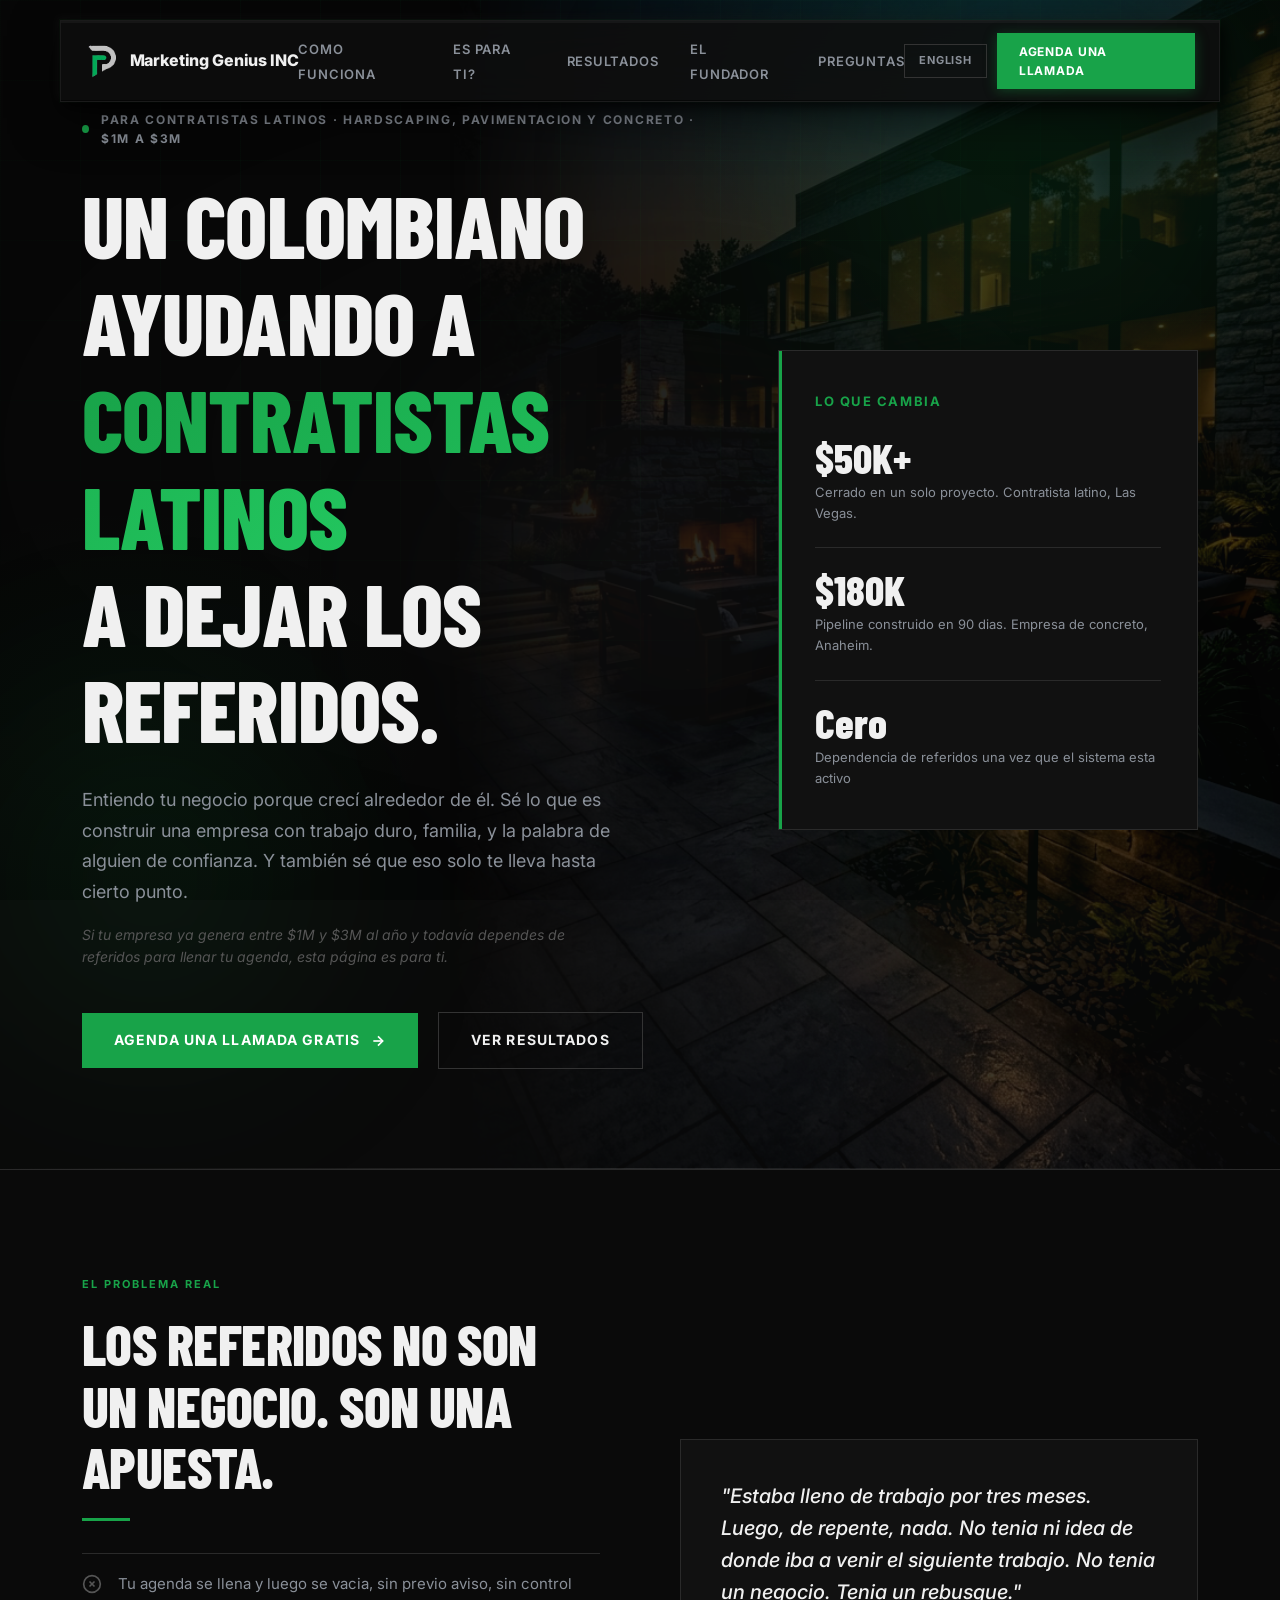
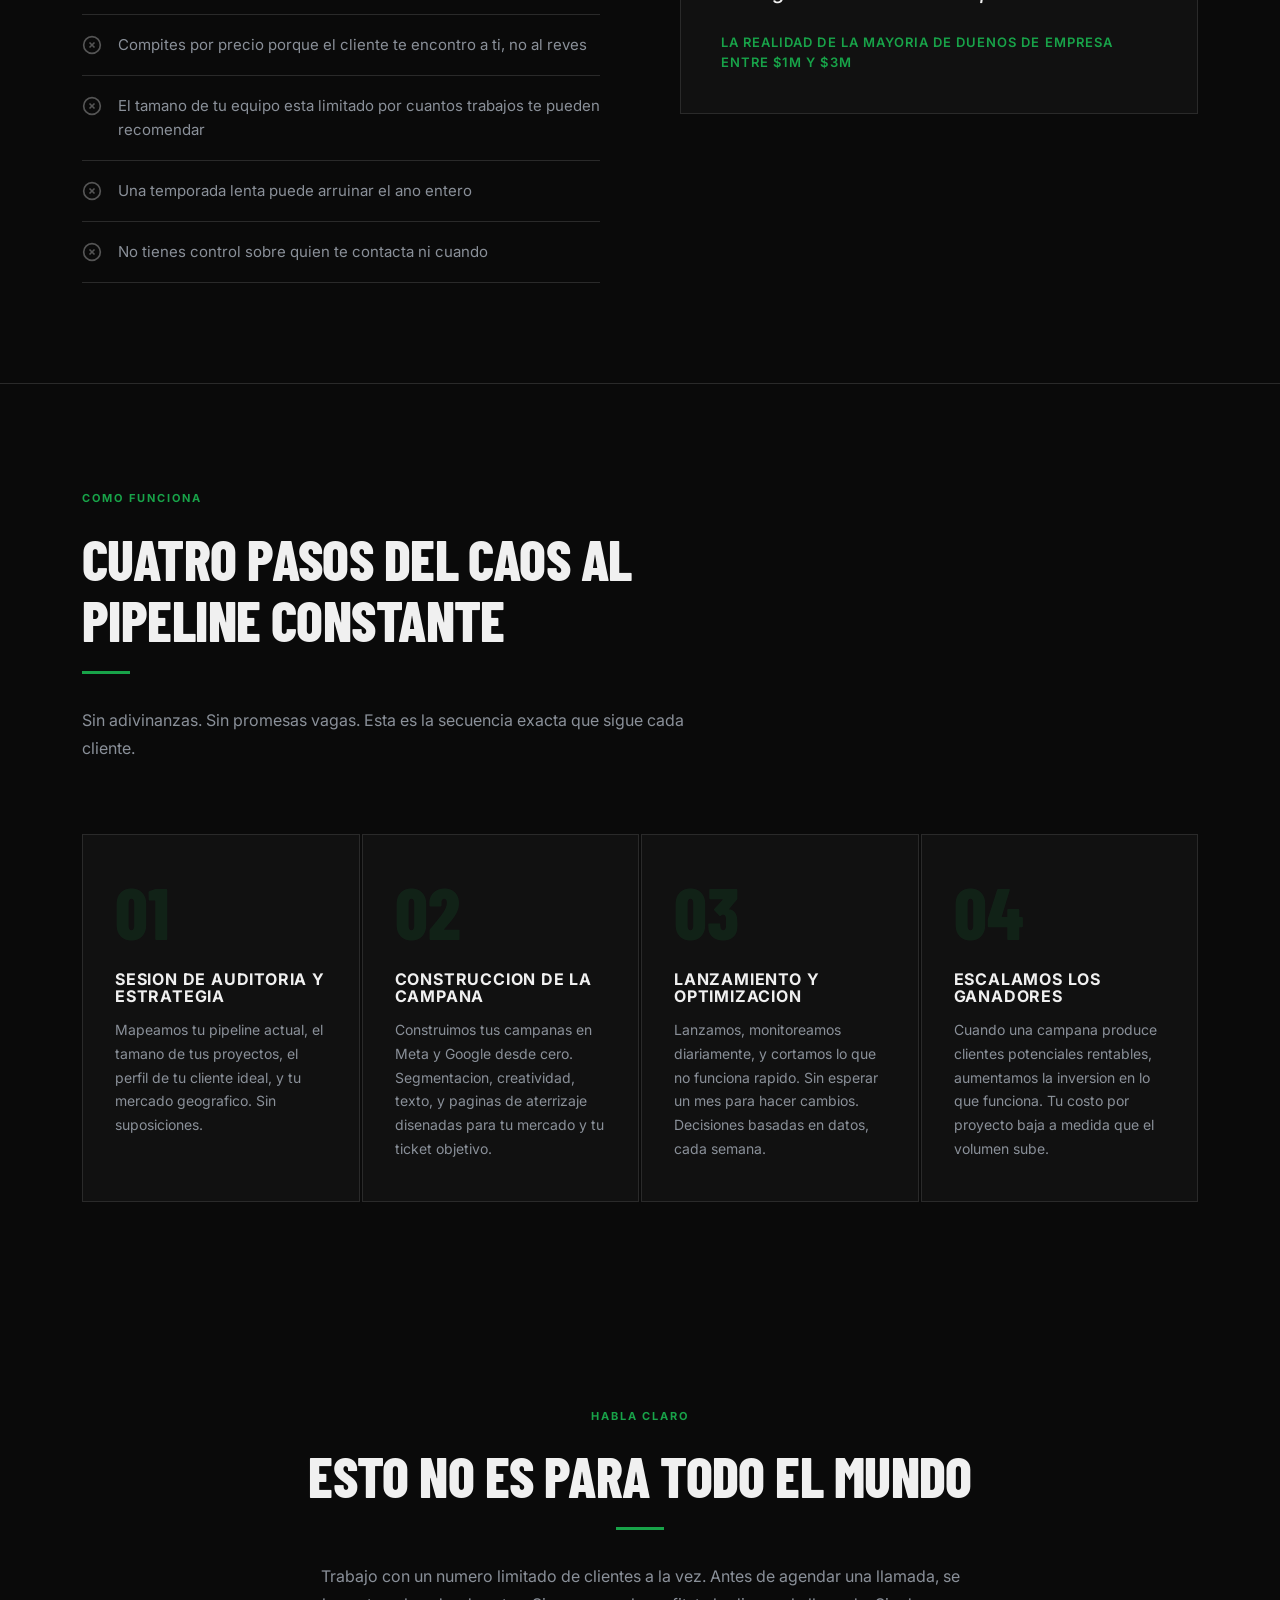
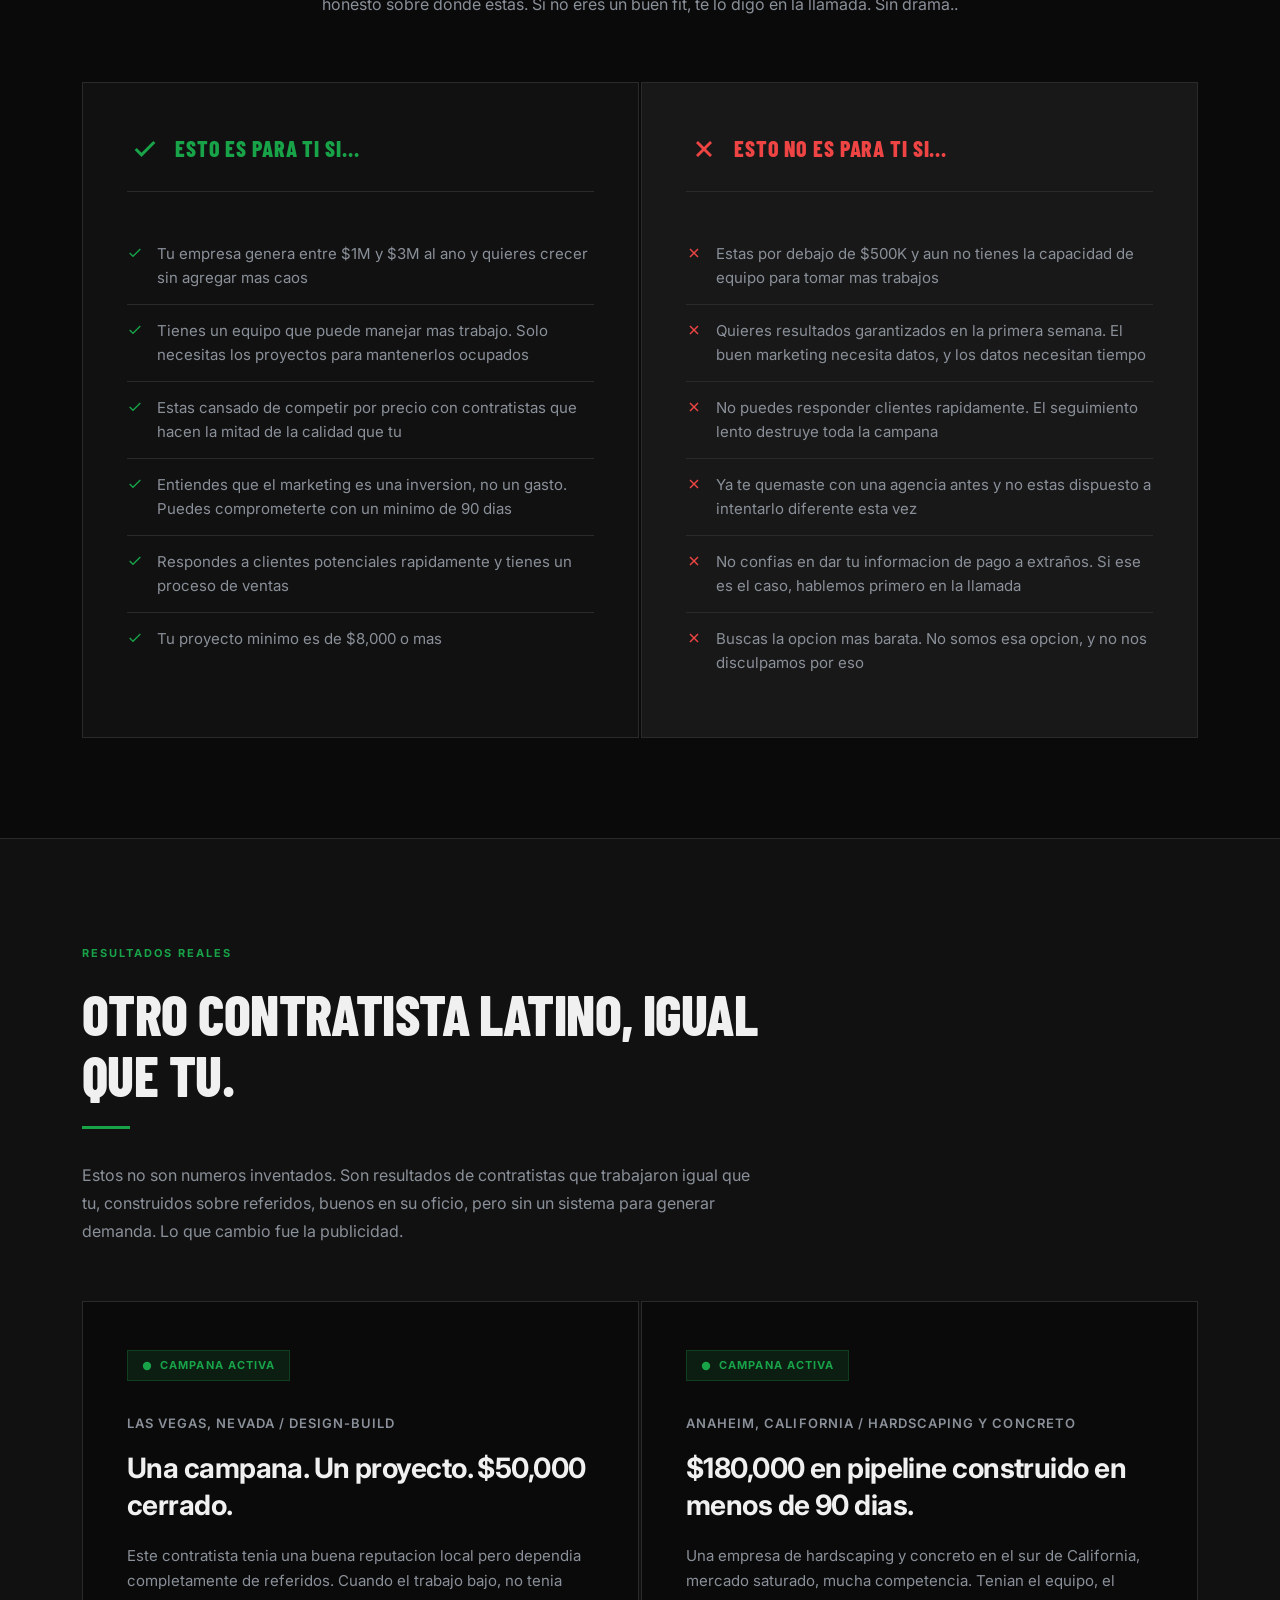
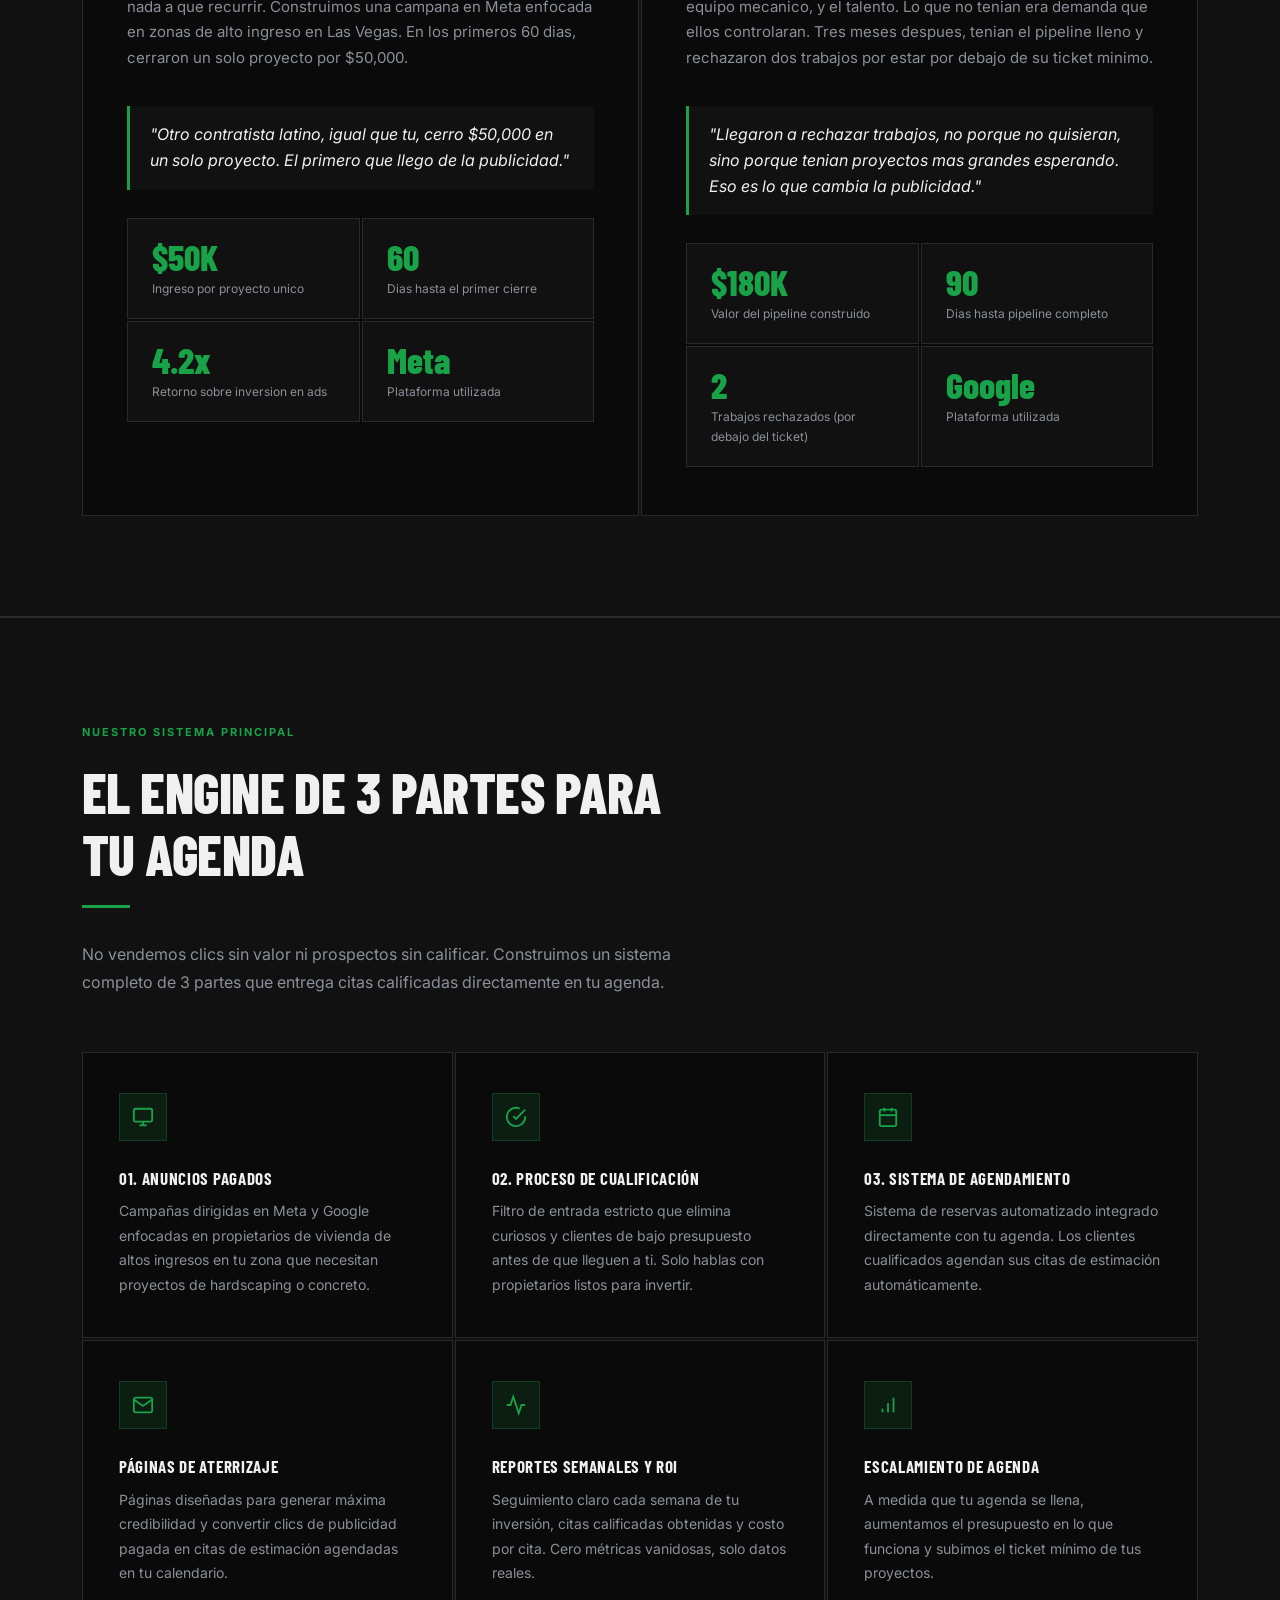
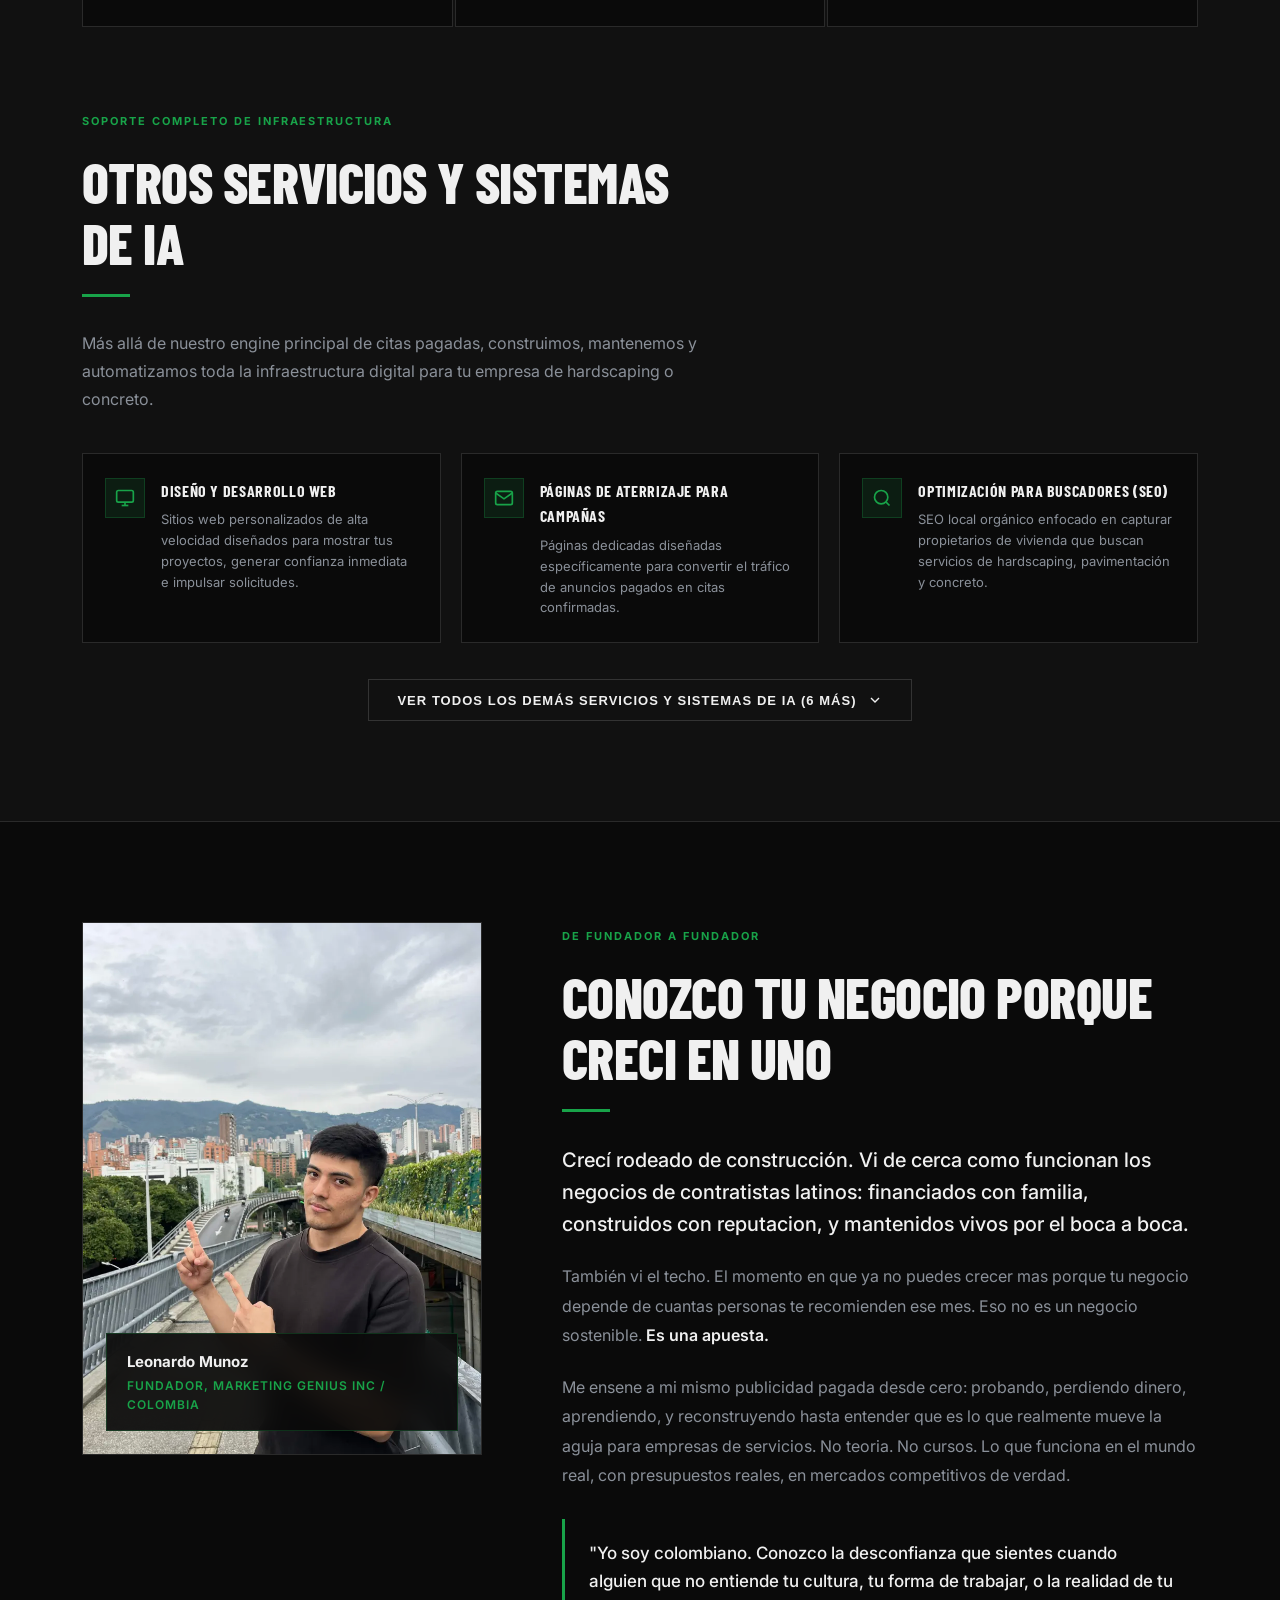
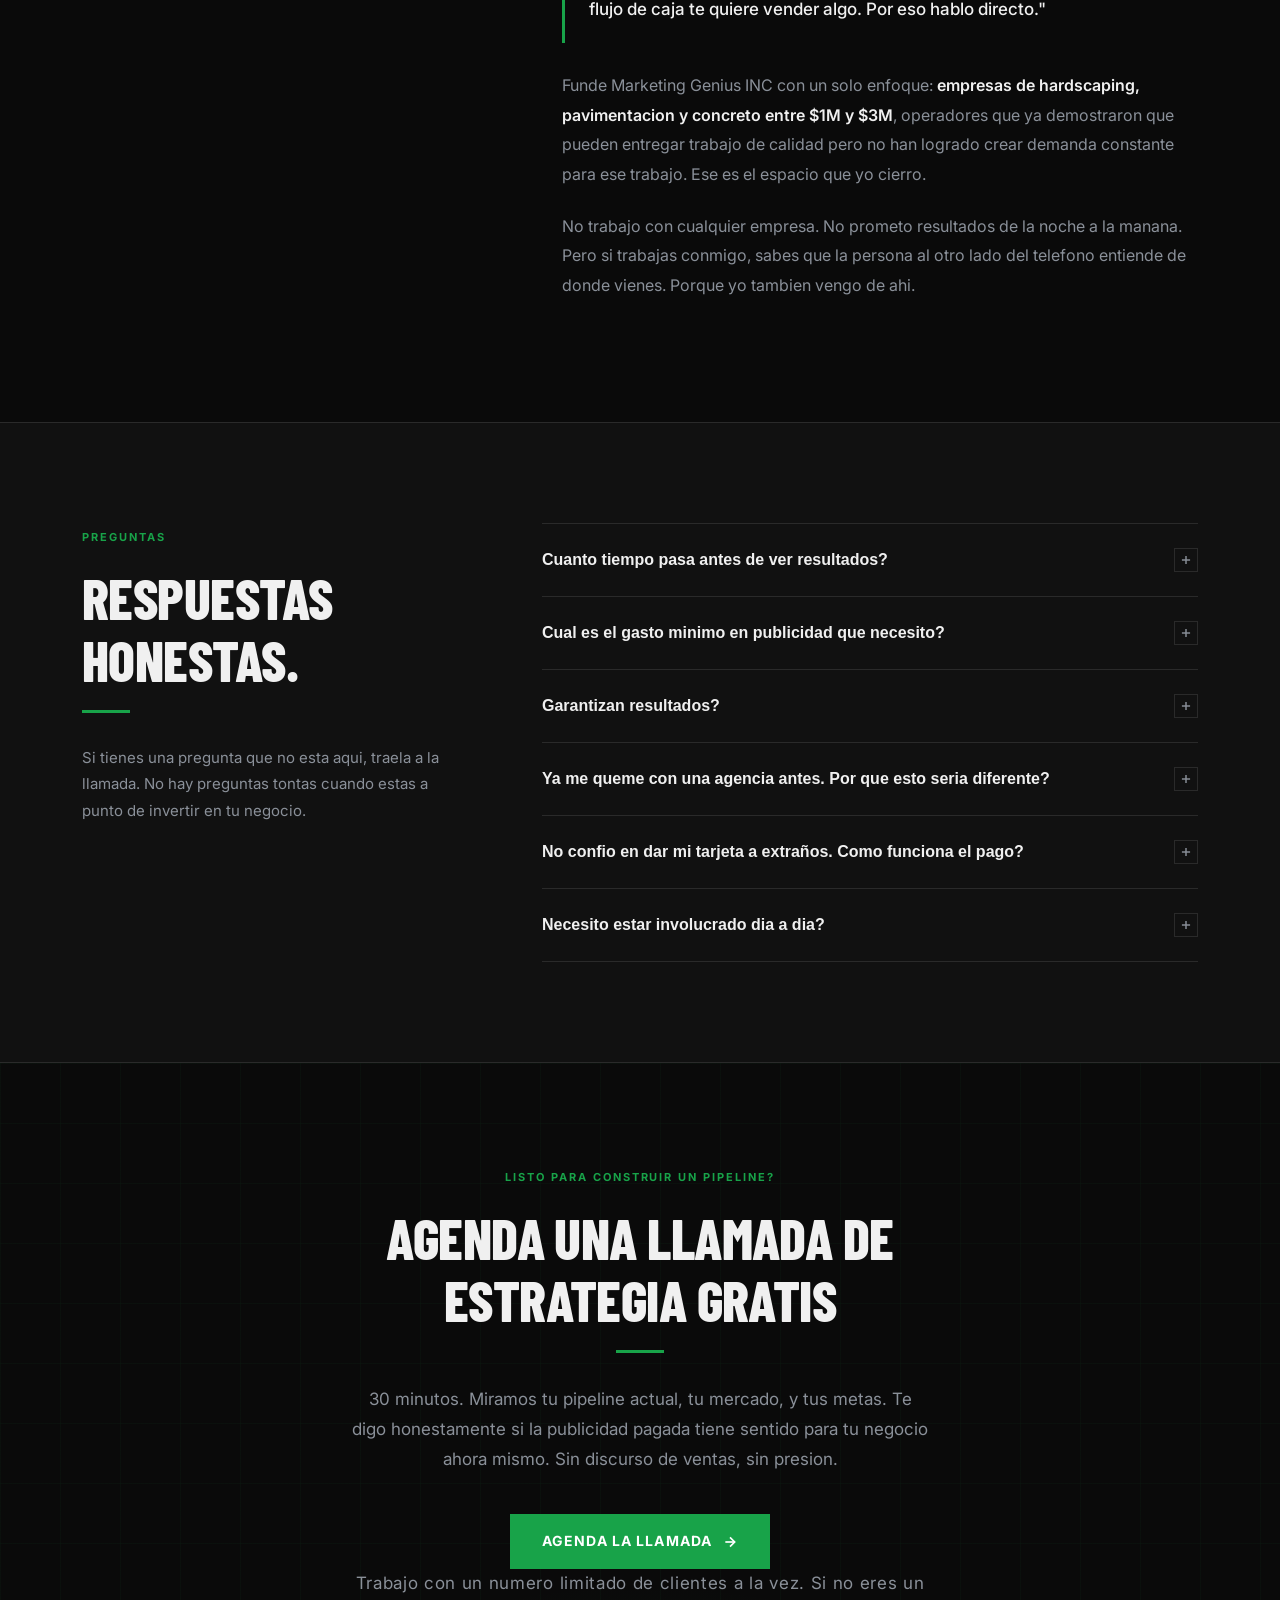
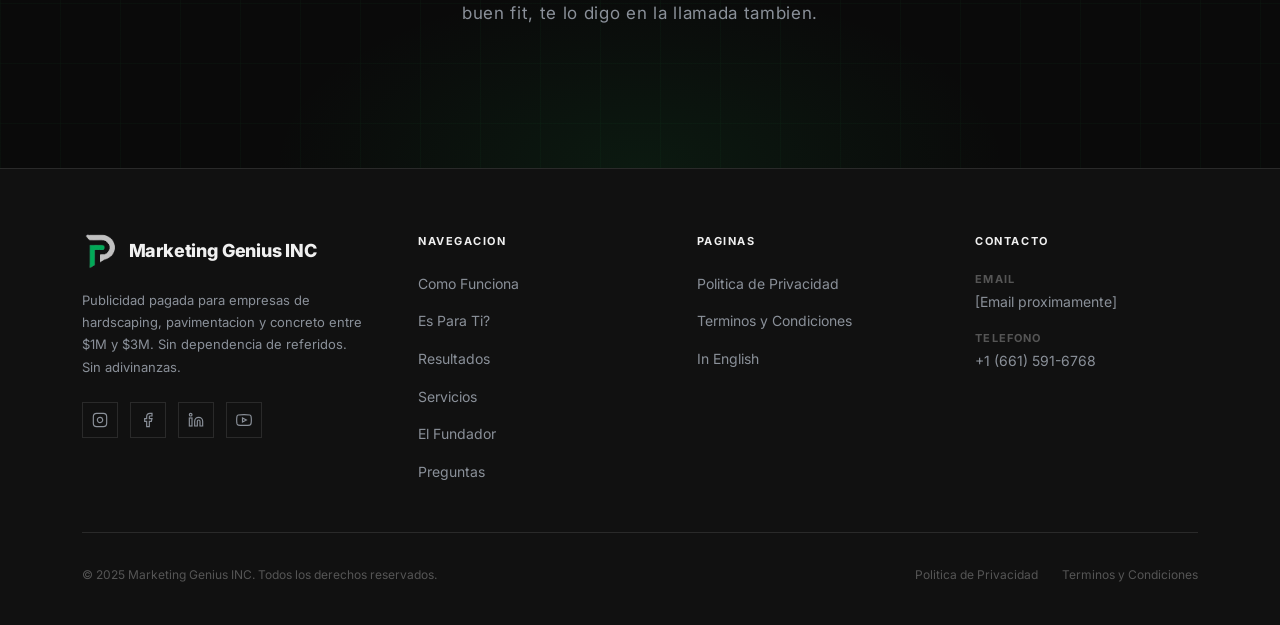
==== commit 74cb9c1d: "tab logo" ====
--- a/latino.html
+++ b/latino.html
@@ -106,7 +106,9 @@
         0 20px 56px rgba(0,0,0,0.65),
         0 0 0 1px rgba(24,163,73,0.12);
     }
-    .nav-logo img { height: 40px; width: auto; display: block; }
+    .nav-logo { display: flex; align-items: center; gap: 12px; text-decoration: none; }
+    .nav-logo img { height: 34px; width: auto; display: block; object-fit: contain; }
+    .nav-logo-text { font-size: 16px; font-weight: 800; letter-spacing: -.01em; color: var(--text); white-space: nowrap; }
     .nav-links { display: flex; align-items: center; gap: 32px; list-style: none; }
     .nav-links a { font-size: 13px; font-weight: 600; letter-spacing: .06em; text-transform: uppercase; color: var(--text-muted); transition: color .2s; }
     .nav-links a:hover { color: var(--text); }
@@ -314,7 +316,9 @@
     /* FOOTER */
     #footer { background: var(--surface); border-top: 1px solid var(--border); padding: 64px 0 40px; }
     .footer-top { display: grid; grid-template-columns: 280px 1fr 1fr 1fr; gap: 56px; padding-bottom: 48px; border-bottom: 1px solid var(--border); }
-    .footer-brand img { height: 40px; width: auto; margin-bottom: 20px; display: block; }
+    .footer-logo { display: inline-flex; align-items: center; gap: 12px; text-decoration: none; margin-bottom: 20px; }
+    .footer-logo img { height: 36px; width: auto; display: block; object-fit: contain; }
+    .footer-logo-text { font-size: 18px; font-weight: 800; letter-spacing: -.01em; color: var(--text); white-space: nowrap; }
     .footer-brand p { font-size: 13px; color: var(--text-muted); line-height: 1.7; }
     .footer-socials { display: flex; gap: 12px; margin-top: 24px; }
     .footer-social-link { width: 36px; height: 36px; display: flex; align-items: center; justify-content: center; border: 1px solid var(--border); color: var(--text-muted); transition: border-color .2s,color .2s; }
@@ -327,6 +331,8 @@
     .footer-contact-item { display: flex; flex-direction: column; gap: 3px; margin-bottom: 16px; }
     .footer-contact-label { font-size: 11px; font-weight: 700; letter-spacing: .1em; text-transform: uppercase; color: var(--text-dim); }
     .footer-contact-value { font-size: 14px; color: var(--text-muted); }
+    .footer-contact-value a { color: var(--text-muted); text-decoration: none; transition: color .2s; }
+    .footer-contact-value a:hover { color: var(--green-light); }
     .footer-bottom { display: flex; align-items: center; justify-content: space-between; padding-top: 32px; gap: 20px; flex-wrap: wrap; }
     .footer-copy { font-size: 12px; color: var(--text-dim); }
     .footer-legal { display: flex; gap: 24px; }
@@ -556,13 +562,14 @@
 <nav id="nav" aria-label="Main navigation">
   <div class="nav-pill">
     <a href="#hero" class="nav-logo" id="nav-logo-link" aria-label="Marketing Genius INC">
-      <img src="Logo.jpeg" alt="Marketing Genius INC" />
+      <img src="logo.jpeg" alt="Marketing Genius INC" />
+      <span class="nav-logo-text">Marketing Genius INC</span>
     </a>
     <ul class="nav-links">
       <li><a href="#how" id="nav-how">Como Funciona</a></li>
+      <li><a href="#fit" id="nav-fit">Es Para Ti?</a></li>
+      <li><a href="#results" id="nav-results">Resultados</a></li>
       <li><a href="#founder" id="nav-founder">El Fundador</a></li>
-      <li><a href="#results" id="nav-results">Resultados</a></li>
-      <li><a href="#fit" id="nav-fit">Es Para Ti?</a></li>
       <li><a href="#faq" id="nav-faq">Preguntas</a></li>
     </ul>
     <div style="display:flex;align-items:center;gap:10px">
@@ -582,9 +589,9 @@
     </svg>
   </button>
   <a href="#how" id="mobile-nav-how">Como Funciona</a>
+  <a href="#fit" id="mobile-nav-fit">Es Para Ti?</a>
+  <a href="#results" id="mobile-nav-results">Resultados</a>
   <a href="#founder" id="mobile-nav-founder">El Fundador</a>
-  <a href="#results" id="mobile-nav-results">Resultados</a>
-  <a href="#fit" id="mobile-nav-fit">Es Para Ti?</a>
   <a href="#faq" id="mobile-nav-faq">Preguntas</a>
   <a href="https://cal.com/leonardo-munoz-os2dve/30min" target="_blank" rel="noopener noreferrer" class="btn-primary" id="mobile-nav-cta">Agenda una Llamada</a>
 </div>
@@ -704,6 +711,230 @@
   </div>
 </section>
 
+<section id="fit">
+  <div class="container">
+    <div class="fit-header" data-aos="fade-up" data-aos-duration="600">
+      <span class="section-label">Habla Claro</span>
+      <h2>Esto No Es Para Todo El Mundo</h2>
+      <div class="divider centered"></div>
+      <p>Trabajo con un numero limitado de clientes a la vez. Antes de agendar una llamada, se honesto sobre donde estas. Si no eres un buen fit, te lo digo en la llamada. Sin drama..</p>
+    </div>
+    <div class="fit-grid">
+      <div class="fit-col good" data-aos="fade-right" data-aos-duration="600">
+        <div class="fit-col-header">
+          <div class="fit-col-icon"><svg viewBox="0 0 24 24" fill="none" stroke="currentColor" stroke-width="2.5"><polyline points="20 6 9 17 4 12"/></svg></div>
+          <div class="fit-col-title">Esto Es Para Ti Si...</div>
+        </div>
+        <ul class="fit-list">
+          <li><svg viewBox="0 0 24 24" fill="none" stroke="currentColor" stroke-width="2"><polyline points="20 6 9 17 4 12"/></svg>Tu empresa genera entre $1M y $3M al ano y quieres crecer sin agregar mas caos</li>
+          <li><svg viewBox="0 0 24 24" fill="none" stroke="currentColor" stroke-width="2"><polyline points="20 6 9 17 4 12"/></svg>Tienes un equipo que puede manejar mas trabajo. Solo necesitas los proyectos para mantenerlos ocupados</li>
+          <li><svg viewBox="0 0 24 24" fill="none" stroke="currentColor" stroke-width="2"><polyline points="20 6 9 17 4 12"/></svg>Estas cansado de competir por precio con contratistas que hacen la mitad de la calidad que tu</li>
+          <li><svg viewBox="0 0 24 24" fill="none" stroke="currentColor" stroke-width="2"><polyline points="20 6 9 17 4 12"/></svg>Entiendes que el marketing es una inversion, no un gasto. Puedes comprometerte con un minimo de 90 dias</li>
+          <li><svg viewBox="0 0 24 24" fill="none" stroke="currentColor" stroke-width="2"><polyline points="20 6 9 17 4 12"/></svg>Respondes a clientes potenciales rapidamente y tienes un proceso de ventas</li>
+          <li><svg viewBox="0 0 24 24" fill="none" stroke="currentColor" stroke-width="2"><polyline points="20 6 9 17 4 12"/></svg>Tu proyecto minimo es de $8,000 o mas</li>
+        </ul>
+      </div>
+      <div class="fit-col bad" data-aos="fade-left" data-aos-duration="600">
+        <div class="fit-col-header">
+          <div class="fit-col-icon"><svg viewBox="0 0 24 24" fill="none" stroke="currentColor" stroke-width="2.5"><line x1="18" y1="6" x2="6" y2="18"/><line x1="6" y1="6" x2="18" y2="18"/></svg></div>
+          <div class="fit-col-title">Esto No Es Para Ti Si...</div>
+        </div>
+        <ul class="fit-list">
+          <li><svg viewBox="0 0 24 24" fill="none" stroke="currentColor" stroke-width="2"><line x1="18" y1="6" x2="6" y2="18"/><line x1="6" y1="6" x2="18" y2="18"/></svg>Estas por debajo de $500K y aun no tienes la capacidad de equipo para tomar mas trabajos</li>
+          <li><svg viewBox="0 0 24 24" fill="none" stroke="currentColor" stroke-width="2"><line x1="18" y1="6" x2="6" y2="18"/><line x1="6" y1="6" x2="18" y2="18"/></svg>Quieres resultados garantizados en la primera semana. El buen marketing necesita datos, y los datos necesitan tiempo</li>
+          <li><svg viewBox="0 0 24 24" fill="none" stroke="currentColor" stroke-width="2"><line x1="18" y1="6" x2="6" y2="18"/><line x1="6" y1="6" x2="18" y2="18"/></svg>No puedes responder clientes rapidamente. El seguimiento lento destruye toda la campana</li>
+          <li><svg viewBox="0 0 24 24" fill="none" stroke="currentColor" stroke-width="2"><line x1="18" y1="6" x2="6" y2="18"/><line x1="6" y1="6" x2="18" y2="18"/></svg>Ya te quemaste con una agencia antes y no estas dispuesto a intentarlo diferente esta vez</li>
+          <li><svg viewBox="0 0 24 24" fill="none" stroke="currentColor" stroke-width="2"><line x1="18" y1="6" x2="6" y2="18"/><line x1="6" y1="6" x2="18" y2="18"/></svg>No confias en dar tu informacion de pago a extraños. Si ese es el caso, hablemos primero en la llamada</li>
+          <li><svg viewBox="0 0 24 24" fill="none" stroke="currentColor" stroke-width="2"><line x1="18" y1="6" x2="6" y2="18"/><line x1="6" y1="6" x2="18" y2="18"/></svg>Buscas la opcion mas barata. No somos esa opcion, y no nos disculpamos por eso</li>
+        </ul>
+      </div>
+
+      
+    </div>
+  </div>
+</section>
+
+<section id="results">
+  <div class="container">
+    <div class="results-header" data-aos="fade-up" data-aos-duration="600">
+      <span class="section-label">Resultados Reales</span>
+      <h2>Otro Contratista Latino, Igual Que Tu.</h2>
+      <div class="divider"></div>
+      <p>Estos no son numeros inventados. Son resultados de contratistas que trabajaron igual que tu, construidos sobre referidos, buenos en su oficio, pero sin un sistema para generar demanda. Lo que cambio fue la publicidad.</p>
+    </div>
+    <div class="case-studies">
+      <div class="case-study" data-aos="fade-up" data-aos-duration="600" data-aos-delay="0">
+        <div class="case-study-tag">
+          <svg width="10" height="10" viewBox="0 0 24 24" fill="currentColor"><circle cx="12" cy="12" r="10"/></svg>
+          Campana Activa
+        </div>
+        <div class="case-study-location">Las Vegas, Nevada / Design-Build</div>
+        <h3>Una campana. Un proyecto. $50,000 cerrado.</h3>
+        <p class="case-study-desc">Este contratista tenia una buena reputacion local pero dependia completamente de referidos. Cuando el trabajo bajo, no tenia nada a que recurrir. Construimos una campana en Meta enfocada en zonas de alto ingreso en Las Vegas. En los primeros 60 dias, cerraron un solo proyecto por $50,000.</p>
+        <div class="case-study-quote">"Otro contratista latino, igual que tu, cerro $50,000 en un solo proyecto. El primero que llego de la publicidad."</div>
+        <div class="case-study-stats">
+          <div class="case-stat"><div class="case-stat-value">$50K</div><div class="case-stat-label">Ingreso por proyecto unico</div></div>
+          <div class="case-stat"><div class="case-stat-value">60</div><div class="case-stat-label">Dias hasta el primer cierre</div></div>
+          <div class="case-stat"><div class="case-stat-value">4.2x</div><div class="case-stat-label">Retorno sobre inversion en ads</div></div>
+          <div class="case-stat"><div class="case-stat-value">Meta</div><div class="case-stat-label">Plataforma utilizada</div></div>
+        </div>
+      </div>
+      <div class="case-study" data-aos="fade-up" data-aos-duration="600" data-aos-delay="150">
+        <div class="case-study-tag">
+          <svg width="10" height="10" viewBox="0 0 24 24" fill="currentColor"><circle cx="12" cy="12" r="10"/></svg>
+          Campana Activa
+        </div>
+        <div class="case-study-location">Anaheim, California / Hardscaping y Concreto</div>
+        <h3>$180,000 en pipeline construido en menos de 90 dias.</h3>
+        <p class="case-study-desc">Una empresa de hardscaping y concreto en el sur de California, mercado saturado, mucha competencia. Tenian el equipo, el equipo mecanico, y el talento. Lo que no tenian era demanda que ellos controlaran. Tres meses despues, tenian el pipeline lleno y rechazaron dos trabajos por estar por debajo de su ticket minimo.</p>
+        <div class="case-study-quote">"Llegaron a rechazar trabajos, no porque no quisieran, sino porque tenian proyectos mas grandes esperando. Eso es lo que cambia la publicidad."</div>
+        <div class="case-study-stats">
+          <div class="case-stat"><div class="case-stat-value">$180K</div><div class="case-stat-label">Valor del pipeline construido</div></div>
+          <div class="case-stat"><div class="case-stat-value">90</div><div class="case-stat-label">Dias hasta pipeline completo</div></div>
+          <div class="case-stat"><div class="case-stat-value">2</div><div class="case-stat-label">Trabajos rechazados (por debajo del ticket)</div></div>
+          <div class="case-stat"><div class="case-stat-value">Google</div><div class="case-stat-label">Plataforma utilizada</div></div>
+        </div>
+      </div>
+
+      
+    </div>
+  </div>
+</section>
+
+<section id="services">
+  <div class="container">
+    <div style="max-width:640px" data-aos="fade-up" data-aos-duration="600">
+      <span class="section-label">Nuestro Sistema Principal</span>
+      <h2>El Engine de 3 Partes para Tu Agenda</h2>
+      <div class="divider"></div>
+      <p>No vendemos clics sin valor ni prospectos sin calificar. Construimos un sistema completo de 3 partes que entrega citas calificadas directamente en tu agenda.</p>
+    </div>
+    <div class="services-grid">
+      <div class="service-card" data-aos="fade-up" data-aos-duration="600" data-aos-delay="0">
+        <div class="service-icon"><svg viewBox="0 0 24 24" fill="none" stroke="currentColor" stroke-width="2"><rect x="2" y="3" width="20" height="14" rx="2"/><line x1="8" y1="21" x2="16" y2="21"/><line x1="12" y1="17" x2="12" y2="21"/></svg></div>
+        <h4>01. Anuncios Pagados</h4>
+        <p>Campañas dirigidas en Meta y Google enfocadas en propietarios de vivienda de altos ingresos en tu zona que necesitan proyectos de hardscaping o concreto.</p>
+      </div>
+      <div class="service-card" data-aos="fade-up" data-aos-duration="600" data-aos-delay="100">
+        <div class="service-icon"><svg viewBox="0 0 24 24" fill="none" stroke="currentColor" stroke-width="2"><path d="M22 11.08V12a10 10 0 1 1-5.93-9.14"/><polyline points="22 4 12 14.01 9 11.01"/></svg></div>
+        <h4>02. Proceso de Cualificación</h4>
+        <p>Filtro de entrada estricto que elimina curiosos y clientes de bajo presupuesto antes de que lleguen a ti. Solo hablas con propietarios listos para invertir.</p>
+      </div>
+      <div class="service-card" data-aos="fade-up" data-aos-duration="600" data-aos-delay="200">
+        <div class="service-icon"><svg viewBox="0 0 24 24" fill="none" stroke="currentColor" stroke-width="2"><rect x="3" y="4" width="18" height="18" rx="2" ry="2"/><line x1="16" y1="2" x2="16" y2="6"/><line x1="8" y1="2" x2="8" y2="6"/><line x1="3" y1="10" x2="21" y2="10"/></svg></div>
+        <h4>03. Sistema de Agendamiento</h4>
+        <p>Sistema de reservas automatizado integrado directamente con tu agenda. Los clientes cualificados agendan sus citas de estimación automáticamente.</p>
+      </div>
+      <div class="service-card" data-aos="fade-up" data-aos-duration="600" data-aos-delay="0">
+        <div class="service-icon"><svg viewBox="0 0 24 24" fill="none" stroke="currentColor" stroke-width="2"><path d="M4 4h16c1.1 0 2 .9 2 2v12c0 1.1-.9 2-2 2H4c-1.1 0-2-.9-2-2V6c0-1.1.9-2 2-2z"/><polyline points="22,6 12,13 2,6"/></svg></div>
+        <h4>Páginas de Aterrizaje</h4>
+        <p>Páginas diseñadas para generar máxima credibilidad y convertir clics de publicidad pagada en citas de estimación agendadas en tu calendario.</p>
+      </div>
+      <div class="service-card" data-aos="fade-up" data-aos-duration="600" data-aos-delay="100">
+        <div class="service-icon"><svg viewBox="0 0 24 24" fill="none" stroke="currentColor" stroke-width="2"><polyline points="22 12 18 12 15 21 9 3 6 12 2 12"/></svg></div>
+        <h4>Reportes Semanales y ROI</h4>
+        <p>Seguimiento claro cada semana de tu inversión, citas calificadas obtenidas y costo por cita. Cero métricas vanidosas, solo datos reales.</p>
+      </div>
+      <div class="service-card" data-aos="fade-up" data-aos-duration="600" data-aos-delay="200">
+        <div class="service-icon"><svg viewBox="0 0 24 24" fill="none" stroke="currentColor" stroke-width="2"><line x1="12" y1="20" x2="12" y2="10"/><line x1="18" y1="20" x2="18" y2="4"/><line x1="6" y1="20" x2="6" y2="16"/></svg></div>
+        <h4>Escalamiento de Agenda</h4>
+        <p>A medida que tu agenda se llena, aumentamos el presupuesto en lo que funciona y subimos el ticket mínimo de tus proyectos.</p>
+      </div>
+    </div>
+
+    <!-- SERVICIOS ADICIONALES Y SISTEMAS DE IA -->
+    <div class="other-services-wrap" style="margin-top: 80px;" data-aos="fade-up" data-aos-duration="600">
+      <div style="max-width:640px; margin-bottom: 40px;">
+        <span class="section-label">Soporte Completo de Infraestructura</span>
+        <h2>Otros Servicios y Sistemas de IA</h2>
+        <div class="divider"></div>
+        <p>Más allá de nuestro engine principal de citas pagadas, construimos, mantenemos y automatizamos toda la infraestructura digital para tu empresa de hardscaping o concreto.</p>
+      </div>
+
+      <div class="other-services-grid">
+        <div class="other-service-card">
+          <div class="other-service-icon"><svg viewBox="0 0 24 24" fill="none" stroke="currentColor" stroke-width="2"><rect x="2" y="3" width="20" height="14" rx="2"/><line x1="8" y1="21" x2="16" y2="21"/><line x1="12" y1="17" x2="12" y2="21"/></svg></div>
+          <div>
+            <h5>Diseño y Desarrollo Web</h5>
+            <p>Sitios web personalizados de alta velocidad diseñados para mostrar tus proyectos, generar confianza inmediata e impulsar solicitudes.</p>
+          </div>
+        </div>
+
+        <div class="other-service-card">
+          <div class="other-service-icon"><svg viewBox="0 0 24 24" fill="none" stroke="currentColor" stroke-width="2"><path d="M4 4h16c1.1 0 2 .9 2 2v12c0 1.1-.9 2-2 2H4c-1.1 0-2-.9-2-2V6c0-1.1.9-2 2-2z"/><polyline points="22,6 12,13 2,6"/></svg></div>
+          <div>
+            <h5>Páginas de Aterrizaje para Campañas</h5>
+            <p>Páginas dedicadas diseñadas específicamente para convertir el tráfico de anuncios pagados en citas confirmadas.</p>
+          </div>
+        </div>
+
+        <div class="other-service-card">
+          <div class="other-service-icon"><svg viewBox="0 0 24 24" fill="none" stroke="currentColor" stroke-width="2"><circle cx="11" cy="11" r="8"/><line x1="21" y1="21" x2="16.65" y2="16.65"/></svg></div>
+          <div>
+            <h5>Optimización para Buscadores (SEO)</h5>
+            <p>SEO local orgánico enfocado en capturar propietarios de vivienda que buscan servicios de hardscaping, pavimentación y concreto.</p>
+          </div>
+        </div>
+
+        <div class="other-service-card extra-service hidden">
+          <div class="other-service-icon"><svg viewBox="0 0 24 24" fill="none" stroke="currentColor" stroke-width="2"><path d="M21 10c0 7-9 13-9 13s-9-6-9-13a9 9 0 0 1 18 0z"/><circle cx="12" cy="10" r="3"/></svg></div>
+          <div>
+            <h5>Optimización de Perfil de Empresa en Google</h5>
+            <p>Domina el mapa local. Optimización de Google Business Profile, gestión de reseñas y posicionamiento local en tu zona.</p>
+          </div>
+        </div>
+
+        <div class="other-service-card extra-service hidden">
+          <div class="other-service-icon"><svg viewBox="0 0 24 24" fill="none" stroke="currentColor" stroke-width="2"><path d="M12 22s8-4 8-10V5l-8-3-8 3v7c0 6 8 10 8 10z"/></svg></div>
+          <div>
+            <h5>Mantenimiento y Seguridad Web</h5>
+            <p>Monitoreo técnico continuo, optimización de velocidad, actualizaciones de seguridad y gestión para que tu sitio nunca falle.</p>
+          </div>
+        </div>
+
+        <div class="other-service-card extra-service hidden">
+          <div class="other-service-icon"><svg viewBox="0 0 24 24" fill="none" stroke="currentColor" stroke-width="2"><path d="M17 21v-2a4 4 0 0 0-4-4H5a4 4 0 0 0-4 4v2"/><circle cx="9" cy="7" r="4"/><path d="M23 21v-2a4 4 0 0 3-3.87"/><path d="M16 3.13a4 4 0 0 1 0 7.75"/></svg></div>
+          <div>
+            <h5>CRM y Automatización de Ventas</h5>
+            <p>Configuración y flujos para GoHighLevel, CRM y seguimiento automático para no perder ningún prospecto.</p>
+          </div>
+        </div>
+
+        <div class="other-service-card extra-service hidden">
+          <div class="other-service-icon"><svg viewBox="0 0 24 24" fill="none" stroke="currentColor" stroke-width="2"><path d="M22 16.92v3a2 2 0 0 1-2.18 2 19.79 19.79 0 0 1-8.63-3.07 19.5 19.5 0 0 1-6-6 19.79 19.79 0 0 1-3.07-8.67A2 2 0 0 1 4.11 2h3a2 2 0 0 1 2 1.72 12.84 12.84 0 0 0 .7 2.81 2 2 0 0 1-.45 2.11L8.09 9.91a16 16 0 0 0 6 6l1.27-1.27a2 2 0 0 1 2.11-.45 12.84 12.84 0 0 0 2.81.7A2 2 0 0 1 22 16.92z"/></svg></div>
+          <div>
+            <h5>Recepcionistas de Voz con IA y Agentes</h5>
+            <p>Agentes telefónicos con Inteligencia Artificial 24/7 que responden llamadas, cualifican clientes y agendan citas en tu calendario.</p>
+          </div>
+        </div>
+
+        <div class="other-service-card extra-service hidden">
+          <div class="other-service-icon"><svg viewBox="0 0 24 24" fill="none" stroke="currentColor" stroke-width="2"><polygon points="12 2 2 7 12 12 22 7 12 2"/><polyline points="2 17 12 22 22 17"/><polyline points="2 12 12 17 22 12"/></svg></div>
+          <div>
+            <h5>Integraciones Personalizadas de IA</h5>
+            <p>Modelos inteligentes de IA integrados en tu flujo de cualificación, respuestas automáticas por SMS y puntuación de prospectos.</p>
+          </div>
+        </div>
+
+        <div class="other-service-card extra-service hidden">
+          <div class="other-service-icon"><svg viewBox="0 0 24 24" fill="none" stroke="currentColor" stroke-width="2"><path d="M18 8A6 6 0 0 0 6 8c0 7-3 9-3 9h18s-3-2-3-9"/><path d="M13.73 21a2 2 0 0 1-3.46 0"/></svg></div>
+          <div>
+            <h5>Automatizaciones de Flujo de Trabajo</h5>
+            <p>Conectando tus anuncios, agenda, CRM y mensajes SMS para contactar prospectos en 60 segundos y cerrar más proyectos.</p>
+          </div>
+        </div>
+      </div>
+      <div style="text-align: center; margin-top: 36px;">
+        <button type="button" class="btn-secondary" id="toggle-other-services-btn" style="font-size: 13px; padding: 12px 28px; cursor: pointer; display: inline-flex; align-items: center; gap: 10px;">
+          <span class="btn-text">Ver Todos los Demás Servicios y Sistemas de IA (6 Más)</span>
+          <svg class="chevron-icon" width="16" height="16" viewBox="0 0 24 24" fill="none" stroke="currentColor" stroke-width="2" style="transition: transform 0.3s ease;"><polyline points="6 9 12 15 18 9"/></svg>
+        </button>
+      </div>
+    </div>
+
+  </div>
+</section>
+
 <section id="founder">
   <div class="container">
     <div class="founder-story-grid">
@@ -726,230 +957,6 @@
           <p>Funde Marketing Genius INC con un solo enfoque: <strong>empresas de hardscaping, pavimentacion y concreto entre $1M y $3M</strong>, operadores que ya demostraron que pueden entregar trabajo de calidad pero no han logrado crear demanda constante para ese trabajo. Ese es el espacio que yo cierro.</p>
           <p>No trabajo con cualquier empresa. No prometo resultados de la noche a la manana. Pero si trabajas conmigo, sabes que la persona al otro lado del telefono entiende de donde vienes. Porque yo tambien vengo de ahi.</p>
         </div>
-      </div>
-
-      
-    </div>
-  </div>
-</section>
-
-<section id="results">
-  <div class="container">
-    <div class="results-header" data-aos="fade-up" data-aos-duration="600">
-      <span class="section-label">Resultados Reales</span>
-      <h2>Otro Contratista Latino, Igual Que Tu.</h2>
-      <div class="divider"></div>
-      <p>Estos no son numeros inventados. Son resultados de contratistas que trabajaron igual que tu, construidos sobre referidos, buenos en su oficio, pero sin un sistema para generar demanda. Lo que cambio fue la publicidad.</p>
-    </div>
-    <div class="case-studies">
-      <div class="case-study" data-aos="fade-up" data-aos-duration="600" data-aos-delay="0">
-        <div class="case-study-tag">
-          <svg width="10" height="10" viewBox="0 0 24 24" fill="currentColor"><circle cx="12" cy="12" r="10"/></svg>
-          Campana Activa
-        </div>
-        <div class="case-study-location">Las Vegas, Nevada / Design-Build</div>
-        <h3>Una campana. Un proyecto. $50,000 cerrado.</h3>
-        <p class="case-study-desc">Este contratista tenia una buena reputacion local pero dependia completamente de referidos. Cuando el trabajo bajo, no tenia nada a que recurrir. Construimos una campana en Meta enfocada en zonas de alto ingreso en Las Vegas. En los primeros 60 dias, cerraron un solo proyecto por $50,000.</p>
-        <div class="case-study-quote">"Otro contratista latino, igual que tu, cerro $50,000 en un solo proyecto. El primero que llego de la publicidad."</div>
-        <div class="case-study-stats">
-          <div class="case-stat"><div class="case-stat-value">$50K</div><div class="case-stat-label">Ingreso por proyecto unico</div></div>
-          <div class="case-stat"><div class="case-stat-value">60</div><div class="case-stat-label">Dias hasta el primer cierre</div></div>
-          <div class="case-stat"><div class="case-stat-value">4.2x</div><div class="case-stat-label">Retorno sobre inversion en ads</div></div>
-          <div class="case-stat"><div class="case-stat-value">Meta</div><div class="case-stat-label">Plataforma utilizada</div></div>
-        </div>
-      </div>
-      <div class="case-study" data-aos="fade-up" data-aos-duration="600" data-aos-delay="150">
-        <div class="case-study-tag">
-          <svg width="10" height="10" viewBox="0 0 24 24" fill="currentColor"><circle cx="12" cy="12" r="10"/></svg>
-          Campana Activa
-        </div>
-        <div class="case-study-location">Anaheim, California / Hardscaping y Concreto</div>
-        <h3>$180,000 en pipeline construido en menos de 90 dias.</h3>
-        <p class="case-study-desc">Una empresa de hardscaping y concreto en el sur de California, mercado saturado, mucha competencia. Tenian el equipo, el equipo mecanico, y el talento. Lo que no tenian era demanda que ellos controlaran. Tres meses despues, tenian el pipeline lleno y rechazaron dos trabajos por estar por debajo de su ticket minimo.</p>
-        <div class="case-study-quote">"Llegaron a rechazar trabajos, no porque no quisieran, sino porque tenian proyectos mas grandes esperando. Eso es lo que cambia la publicidad."</div>
-        <div class="case-study-stats">
-          <div class="case-stat"><div class="case-stat-value">$180K</div><div class="case-stat-label">Valor del pipeline construido</div></div>
-          <div class="case-stat"><div class="case-stat-value">90</div><div class="case-stat-label">Dias hasta pipeline completo</div></div>
-          <div class="case-stat"><div class="case-stat-value">2</div><div class="case-stat-label">Trabajos rechazados (por debajo del ticket)</div></div>
-          <div class="case-stat"><div class="case-stat-value">Google</div><div class="case-stat-label">Plataforma utilizada</div></div>
-        </div>
-      </div>
-
-      
-    </div>
-  </div>
-</section>
-
-<section id="services">
-  <div class="container">
-    <div style="max-width:640px" data-aos="fade-up" data-aos-duration="600">
-      <span class="section-label">Nuestro Sistema Principal</span>
-      <h2>El Engine de 3 Partes para Tu Agenda</h2>
-      <div class="divider"></div>
-      <p>No vendemos clics sin valor ni prospectos sin calificar. Construimos un sistema completo de 3 partes que entrega citas calificadas directamente en tu agenda.</p>
-    </div>
-    <div class="services-grid">
-      <div class="service-card" data-aos="fade-up" data-aos-duration="600" data-aos-delay="0">
-        <div class="service-icon"><svg viewBox="0 0 24 24" fill="none" stroke="currentColor" stroke-width="2"><rect x="2" y="3" width="20" height="14" rx="2"/><line x1="8" y1="21" x2="16" y2="21"/><line x1="12" y1="17" x2="12" y2="21"/></svg></div>
-        <h4>01. Anuncios Pagados</h4>
-        <p>Campañas dirigidas en Meta y Google enfocadas en propietarios de vivienda de altos ingresos en tu zona que necesitan proyectos de hardscaping o concreto.</p>
-      </div>
-      <div class="service-card" data-aos="fade-up" data-aos-duration="600" data-aos-delay="100">
-        <div class="service-icon"><svg viewBox="0 0 24 24" fill="none" stroke="currentColor" stroke-width="2"><path d="M22 11.08V12a10 10 0 1 1-5.93-9.14"/><polyline points="22 4 12 14.01 9 11.01"/></svg></div>
-        <h4>02. Proceso de Cualificación</h4>
-        <p>Filtro de entrada estricto que elimina curiosos y clientes de bajo presupuesto antes de que lleguen a ti. Solo hablas con propietarios listos para invertir.</p>
-      </div>
-      <div class="service-card" data-aos="fade-up" data-aos-duration="600" data-aos-delay="200">
-        <div class="service-icon"><svg viewBox="0 0 24 24" fill="none" stroke="currentColor" stroke-width="2"><rect x="3" y="4" width="18" height="18" rx="2" ry="2"/><line x1="16" y1="2" x2="16" y2="6"/><line x1="8" y1="2" x2="8" y2="6"/><line x1="3" y1="10" x2="21" y2="10"/></svg></div>
-        <h4>03. Sistema de Agendamiento</h4>
-        <p>Sistema de reservas automatizado integrado directamente con tu agenda. Los clientes cualificados agendan sus citas de estimación automáticamente.</p>
-      </div>
-      <div class="service-card" data-aos="fade-up" data-aos-duration="600" data-aos-delay="0">
-        <div class="service-icon"><svg viewBox="0 0 24 24" fill="none" stroke="currentColor" stroke-width="2"><path d="M4 4h16c1.1 0 2 .9 2 2v12c0 1.1-.9 2-2 2H4c-1.1 0-2-.9-2-2V6c0-1.1.9-2 2-2z"/><polyline points="22,6 12,13 2,6"/></svg></div>
-        <h4>Páginas de Aterrizaje</h4>
-        <p>Páginas diseñadas para generar máxima credibilidad y convertir clics de publicidad pagada en citas de estimación agendadas en tu calendario.</p>
-      </div>
-      <div class="service-card" data-aos="fade-up" data-aos-duration="600" data-aos-delay="100">
-        <div class="service-icon"><svg viewBox="0 0 24 24" fill="none" stroke="currentColor" stroke-width="2"><polyline points="22 12 18 12 15 21 9 3 6 12 2 12"/></svg></div>
-        <h4>Reportes Semanales y ROI</h4>
-        <p>Seguimiento claro cada semana de tu inversión, citas calificadas obtenidas y costo por cita. Cero métricas vanidosas, solo datos reales.</p>
-      </div>
-      <div class="service-card" data-aos="fade-up" data-aos-duration="600" data-aos-delay="200">
-        <div class="service-icon"><svg viewBox="0 0 24 24" fill="none" stroke="currentColor" stroke-width="2"><line x1="12" y1="20" x2="12" y2="10"/><line x1="18" y1="20" x2="18" y2="4"/><line x1="6" y1="20" x2="6" y2="16"/></svg></div>
-        <h4>Escalamiento de Agenda</h4>
-        <p>A medida que tu agenda se llena, aumentamos el presupuesto en lo que funciona y subimos el ticket mínimo de tus proyectos.</p>
-      </div>
-    </div>
-
-    <!-- SERVICIOS ADICIONALES Y SISTEMAS DE IA -->
-    <div class="other-services-wrap" style="margin-top: 80px;" data-aos="fade-up" data-aos-duration="600">
-      <div style="max-width:640px; margin-bottom: 40px;">
-        <span class="section-label">Soporte Completo de Infraestructura</span>
-        <h2>Otros Servicios y Sistemas de IA</h2>
-        <div class="divider"></div>
-        <p>Más allá de nuestro engine principal de citas pagadas, construimos, mantenemos y automatizamos toda la infraestructura digital para tu empresa de hardscaping o concreto.</p>
-      </div>
-
-      <div class="other-services-grid">
-        <div class="other-service-card">
-          <div class="other-service-icon"><svg viewBox="0 0 24 24" fill="none" stroke="currentColor" stroke-width="2"><rect x="2" y="3" width="20" height="14" rx="2"/><line x1="8" y1="21" x2="16" y2="21"/><line x1="12" y1="17" x2="12" y2="21"/></svg></div>
-          <div>
-            <h5>Diseño y Desarrollo Web</h5>
-            <p>Sitios web personalizados de alta velocidad diseñados para mostrar tus proyectos, generar confianza inmediata e impulsar solicitudes.</p>
-          </div>
-        </div>
-
-        <div class="other-service-card">
-          <div class="other-service-icon"><svg viewBox="0 0 24 24" fill="none" stroke="currentColor" stroke-width="2"><path d="M4 4h16c1.1 0 2 .9 2 2v12c0 1.1-.9 2-2 2H4c-1.1 0-2-.9-2-2V6c0-1.1.9-2 2-2z"/><polyline points="22,6 12,13 2,6"/></svg></div>
-          <div>
-            <h5>Páginas de Aterrizaje para Campañas</h5>
-            <p>Páginas dedicadas diseñadas específicamente para convertir el tráfico de anuncios pagados en citas confirmadas.</p>
-          </div>
-        </div>
-
-        <div class="other-service-card">
-          <div class="other-service-icon"><svg viewBox="0 0 24 24" fill="none" stroke="currentColor" stroke-width="2"><circle cx="11" cy="11" r="8"/><line x1="21" y1="21" x2="16.65" y2="16.65"/></svg></div>
-          <div>
-            <h5>Optimización para Buscadores (SEO)</h5>
-            <p>SEO local orgánico enfocado en capturar propietarios de vivienda que buscan servicios de hardscaping, pavimentación y concreto.</p>
-          </div>
-        </div>
-
-        <div class="other-service-card extra-service hidden">
-          <div class="other-service-icon"><svg viewBox="0 0 24 24" fill="none" stroke="currentColor" stroke-width="2"><path d="M21 10c0 7-9 13-9 13s-9-6-9-13a9 9 0 0 1 18 0z"/><circle cx="12" cy="10" r="3"/></svg></div>
-          <div>
-            <h5>Optimización de Perfil de Empresa en Google</h5>
-            <p>Domina el mapa local. Optimización de Google Business Profile, gestión de reseñas y posicionamiento local en tu zona.</p>
-          </div>
-        </div>
-
-        <div class="other-service-card extra-service hidden">
-          <div class="other-service-icon"><svg viewBox="0 0 24 24" fill="none" stroke="currentColor" stroke-width="2"><path d="M12 22s8-4 8-10V5l-8-3-8 3v7c0 6 8 10 8 10z"/></svg></div>
-          <div>
-            <h5>Mantenimiento y Seguridad Web</h5>
-            <p>Monitoreo técnico continuo, optimización de velocidad, actualizaciones de seguridad y gestión para que tu sitio nunca falle.</p>
-          </div>
-        </div>
-
-        <div class="other-service-card extra-service hidden">
-          <div class="other-service-icon"><svg viewBox="0 0 24 24" fill="none" stroke="currentColor" stroke-width="2"><path d="M17 21v-2a4 4 0 0 0-4-4H5a4 4 0 0 0-4 4v2"/><circle cx="9" cy="7" r="4"/><path d="M23 21v-2a4 4 0 0 3-3.87"/><path d="M16 3.13a4 4 0 0 1 0 7.75"/></svg></div>
-          <div>
-            <h5>CRM y Automatización de Ventas</h5>
-            <p>Configuración y flujos para GoHighLevel, CRM y seguimiento automático para no perder ningún prospecto.</p>
-          </div>
-        </div>
-
-        <div class="other-service-card extra-service hidden">
-          <div class="other-service-icon"><svg viewBox="0 0 24 24" fill="none" stroke="currentColor" stroke-width="2"><path d="M22 16.92v3a2 2 0 0 1-2.18 2 19.79 19.79 0 0 1-8.63-3.07 19.5 19.5 0 0 1-6-6 19.79 19.79 0 0 1-3.07-8.67A2 2 0 0 1 4.11 2h3a2 2 0 0 1 2 1.72 12.84 12.84 0 0 0 .7 2.81 2 2 0 0 1-.45 2.11L8.09 9.91a16 16 0 0 0 6 6l1.27-1.27a2 2 0 0 1 2.11-.45 12.84 12.84 0 0 0 2.81.7A2 2 0 0 1 22 16.92z"/></svg></div>
-          <div>
-            <h5>Recepcionistas de Voz con IA y Agentes</h5>
-            <p>Agentes telefónicos con Inteligencia Artificial 24/7 que responden llamadas, cualifican clientes y agendan citas en tu calendario.</p>
-          </div>
-        </div>
-
-        <div class="other-service-card extra-service hidden">
-          <div class="other-service-icon"><svg viewBox="0 0 24 24" fill="none" stroke="currentColor" stroke-width="2"><polygon points="12 2 2 7 12 12 22 7 12 2"/><polyline points="2 17 12 22 22 17"/><polyline points="2 12 12 17 22 12"/></svg></div>
-          <div>
-            <h5>Integraciones Personalizadas de IA</h5>
-            <p>Modelos inteligentes de IA integrados en tu flujo de cualificación, respuestas automáticas por SMS y puntuación de prospectos.</p>
-          </div>
-        </div>
-
-        <div class="other-service-card extra-service hidden">
-          <div class="other-service-icon"><svg viewBox="0 0 24 24" fill="none" stroke="currentColor" stroke-width="2"><path d="M18 8A6 6 0 0 0 6 8c0 7-3 9-3 9h18s-3-2-3-9"/><path d="M13.73 21a2 2 0 0 1-3.46 0"/></svg></div>
-          <div>
-            <h5>Automatizaciones de Flujo de Trabajo</h5>
-            <p>Conectando tus anuncios, agenda, CRM y mensajes SMS para contactar prospectos en 60 segundos y cerrar más proyectos.</p>
-          </div>
-        </div>
-      </div>
-      <div style="text-align: center; margin-top: 36px;">
-        <button type="button" class="btn-secondary" id="toggle-other-services-btn" style="font-size: 13px; padding: 12px 28px; cursor: pointer; display: inline-flex; align-items: center; gap: 10px;">
-          <span class="btn-text">Ver Todos los Demás Servicios y Sistemas de IA (6 Más)</span>
-          <svg class="chevron-icon" width="16" height="16" viewBox="0 0 24 24" fill="none" stroke="currentColor" stroke-width="2" style="transition: transform 0.3s ease;"><polyline points="6 9 12 15 18 9"/></svg>
-        </button>
-      </div>
-    </div>
-
-  </div>
-</section>
-
-<section id="fit">
-  <div class="container">
-    <div class="fit-header" data-aos="fade-up" data-aos-duration="600">
-      <span class="section-label">Habla Claro</span>
-      <h2>Esto No Es Para Todo El Mundo</h2>
-      <div class="divider centered"></div>
-      <p>Trabajo con un numero limitado de clientes a la vez. Antes de agendar una llamada, se honesto sobre donde estas. Si no eres un buen fit, te lo digo en la llamada. Sin drama..</p>
-    </div>
-    <div class="fit-grid">
-      <div class="fit-col good" data-aos="fade-right" data-aos-duration="600">
-        <div class="fit-col-header">
-          <div class="fit-col-icon"><svg viewBox="0 0 24 24" fill="none" stroke="currentColor" stroke-width="2.5"><polyline points="20 6 9 17 4 12"/></svg></div>
-          <div class="fit-col-title">Esto Es Para Ti Si...</div>
-        </div>
-        <ul class="fit-list">
-          <li><svg viewBox="0 0 24 24" fill="none" stroke="currentColor" stroke-width="2"><polyline points="20 6 9 17 4 12"/></svg>Tu empresa genera entre $1M y $3M al ano y quieres crecer sin agregar mas caos</li>
-          <li><svg viewBox="0 0 24 24" fill="none" stroke="currentColor" stroke-width="2"><polyline points="20 6 9 17 4 12"/></svg>Tienes un equipo que puede manejar mas trabajo. Solo necesitas los proyectos para mantenerlos ocupados</li>
-          <li><svg viewBox="0 0 24 24" fill="none" stroke="currentColor" stroke-width="2"><polyline points="20 6 9 17 4 12"/></svg>Estas cansado de competir por precio con contratistas que hacen la mitad de la calidad que tu</li>
-          <li><svg viewBox="0 0 24 24" fill="none" stroke="currentColor" stroke-width="2"><polyline points="20 6 9 17 4 12"/></svg>Entiendes que el marketing es una inversion, no un gasto. Puedes comprometerte con un minimo de 90 dias</li>
-          <li><svg viewBox="0 0 24 24" fill="none" stroke="currentColor" stroke-width="2"><polyline points="20 6 9 17 4 12"/></svg>Respondes a clientes potenciales rapidamente y tienes un proceso de ventas</li>
-          <li><svg viewBox="0 0 24 24" fill="none" stroke="currentColor" stroke-width="2"><polyline points="20 6 9 17 4 12"/></svg>Tu proyecto minimo es de $8,000 o mas</li>
-        </ul>
-      </div>
-      <div class="fit-col bad" data-aos="fade-left" data-aos-duration="600">
-        <div class="fit-col-header">
-          <div class="fit-col-icon"><svg viewBox="0 0 24 24" fill="none" stroke="currentColor" stroke-width="2.5"><line x1="18" y1="6" x2="6" y2="18"/><line x1="6" y1="6" x2="18" y2="18"/></svg></div>
-          <div class="fit-col-title">Esto No Es Para Ti Si...</div>
-        </div>
-        <ul class="fit-list">
-          <li><svg viewBox="0 0 24 24" fill="none" stroke="currentColor" stroke-width="2"><line x1="18" y1="6" x2="6" y2="18"/><line x1="6" y1="6" x2="18" y2="18"/></svg>Estas por debajo de $500K y aun no tienes la capacidad de equipo para tomar mas trabajos</li>
-          <li><svg viewBox="0 0 24 24" fill="none" stroke="currentColor" stroke-width="2"><line x1="18" y1="6" x2="6" y2="18"/><line x1="6" y1="6" x2="18" y2="18"/></svg>Quieres resultados garantizados en la primera semana. El buen marketing necesita datos, y los datos necesitan tiempo</li>
-          <li><svg viewBox="0 0 24 24" fill="none" stroke="currentColor" stroke-width="2"><line x1="18" y1="6" x2="6" y2="18"/><line x1="6" y1="6" x2="18" y2="18"/></svg>No puedes responder clientes rapidamente. El seguimiento lento destruye toda la campana</li>
-          <li><svg viewBox="0 0 24 24" fill="none" stroke="currentColor" stroke-width="2"><line x1="18" y1="6" x2="6" y2="18"/><line x1="6" y1="6" x2="18" y2="18"/></svg>Ya te quemaste con una agencia antes y no estas dispuesto a intentarlo diferente esta vez</li>
-          <li><svg viewBox="0 0 24 24" fill="none" stroke="currentColor" stroke-width="2"><line x1="18" y1="6" x2="6" y2="18"/><line x1="6" y1="6" x2="18" y2="18"/></svg>No confias en dar tu informacion de pago a extraños. Si ese es el caso, hablemos primero en la llamada</li>
-          <li><svg viewBox="0 0 24 24" fill="none" stroke="currentColor" stroke-width="2"><line x1="18" y1="6" x2="6" y2="18"/><line x1="6" y1="6" x2="18" y2="18"/></svg>Buscas la opcion mas barata. No somos esa opcion, y no nos disculpamos por eso</li>
-        </ul>
       </div>
 
       
@@ -1036,7 +1043,10 @@
   <div class="container">
     <div class="footer-top">
       <div class="footer-brand">
-        <img src="Logo.jpeg" alt="Marketing Genius INC" />
+        <a href="#hero" class="footer-logo" id="footer-logo-link" aria-label="Marketing Genius INC">
+          <img src="logo.jpeg" alt="Marketing Genius INC" />
+          <span class="footer-logo-text">Marketing Genius INC</span>
+        </a>
         <p>Publicidad pagada para empresas de hardscaping, pavimentacion y concreto entre $1M y $3M. Sin dependencia de referidos. Sin adivinanzas.</p>
         <div class="footer-socials">
           <a href="https://www.instagram.com/leostrategys/reels/" target="_blank" rel="noopener" class="footer-social-link" id="footer-instagram" aria-label="Instagram">
@@ -1056,11 +1066,11 @@
       <div class="footer-col">
         <div class="footer-col-title">Navegacion</div>
         <ul class="footer-links">
-          <li><a href="#founder-story" id="footer-nav-founder">Quien Soy</a></li>
+          <li><a href="#how" id="footer-nav-how">Como Funciona</a></li>
+          <li><a href="#fit" id="footer-nav-fit">Es Para Ti?</a></li>
           <li><a href="#results" id="footer-nav-results">Resultados</a></li>
-          <li><a href="#how" id="footer-nav-how">Como Funciona</a></li>
           <li><a href="#services" id="footer-nav-services">Servicios</a></li>
-          <li><a href="#fit" id="footer-nav-fit">Es Para Ti?</a></li>
+          <li><a href="#founder" id="footer-nav-founder">El Fundador</a></li>
           <li><a href="#faq" id="footer-nav-faq">Preguntas</a></li>
         </ul>
       </div>
@@ -1080,9 +1090,7 @@
         </div>
         <div class="footer-contact-item">
           <div class="footer-contact-label">Telefono</div>
-          <div class="footer-contact-value" id="footer-phone">[Telefono proximamente]</div>
-
-      
+          <div class="footer-contact-value" id="footer-phone"><a href="tel:+16615916768">+1 (661) 591-6768</a></div>
         </div>
 
       </div>
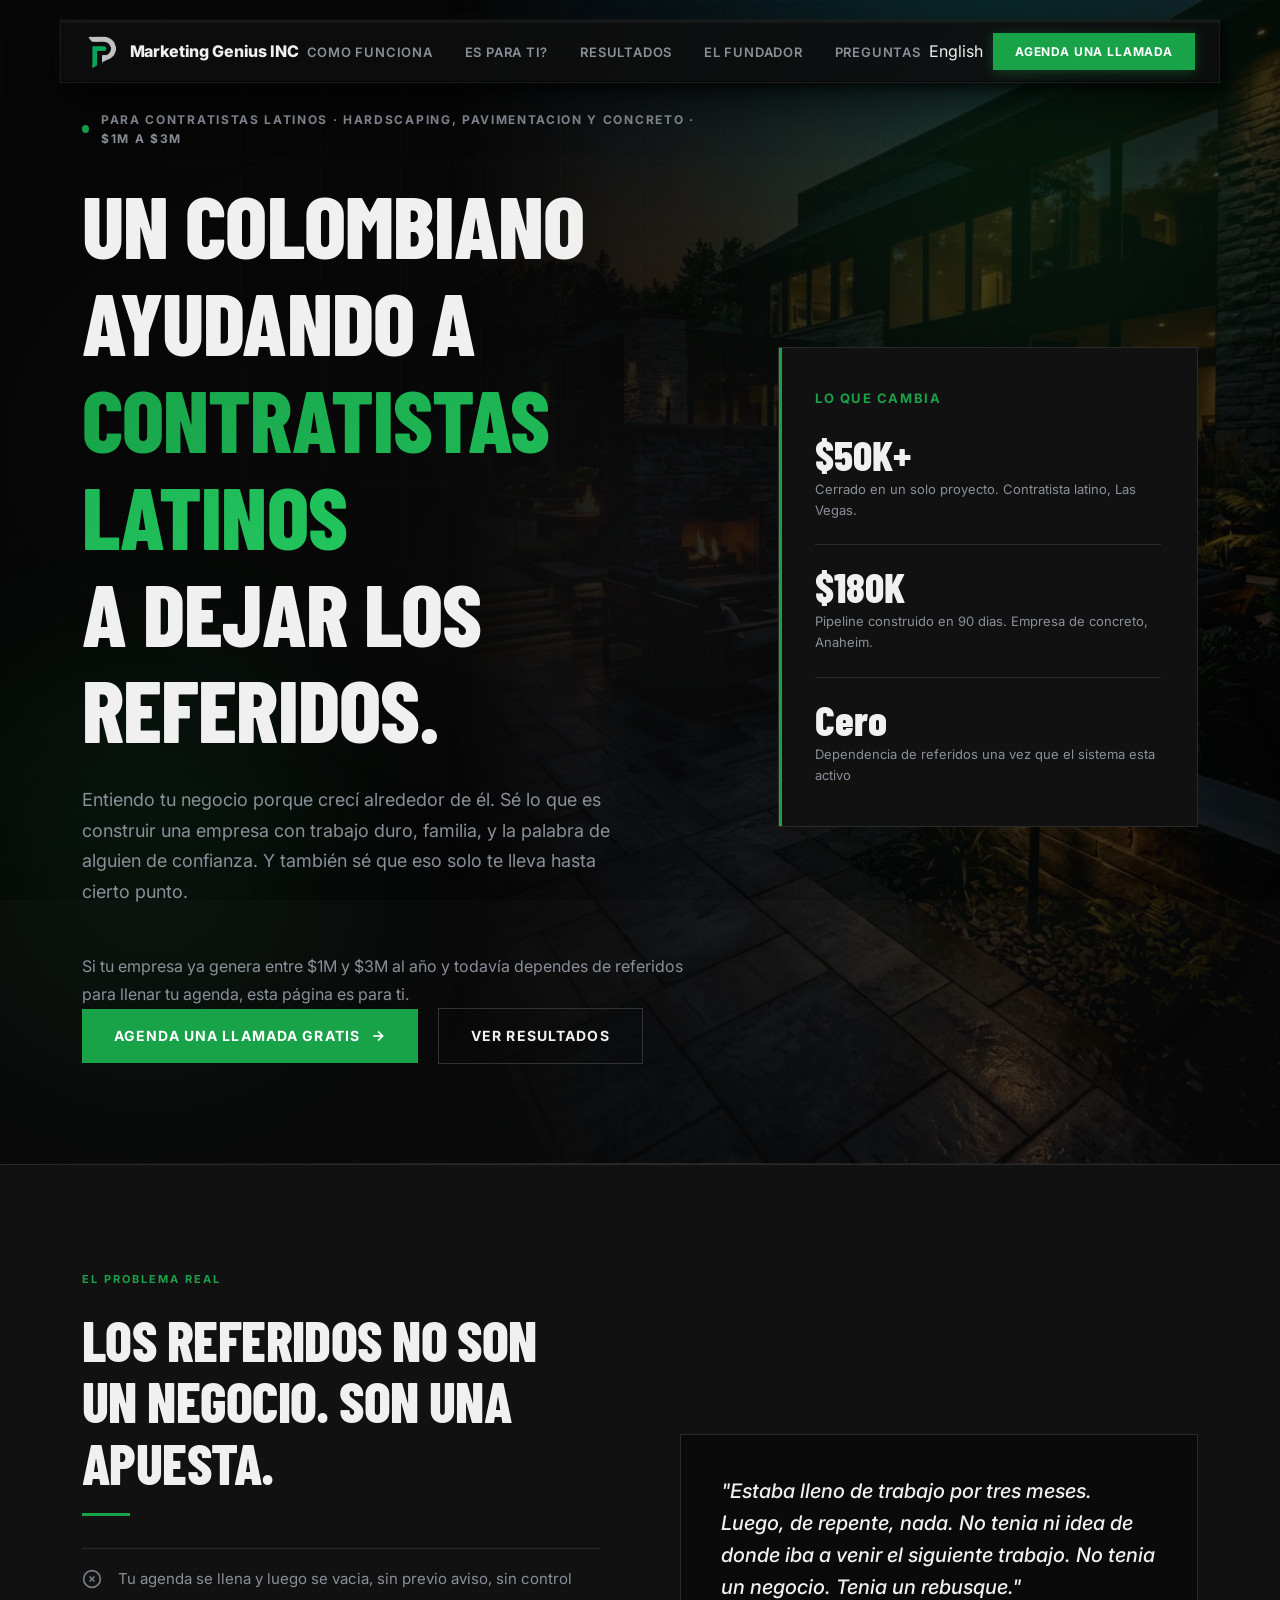
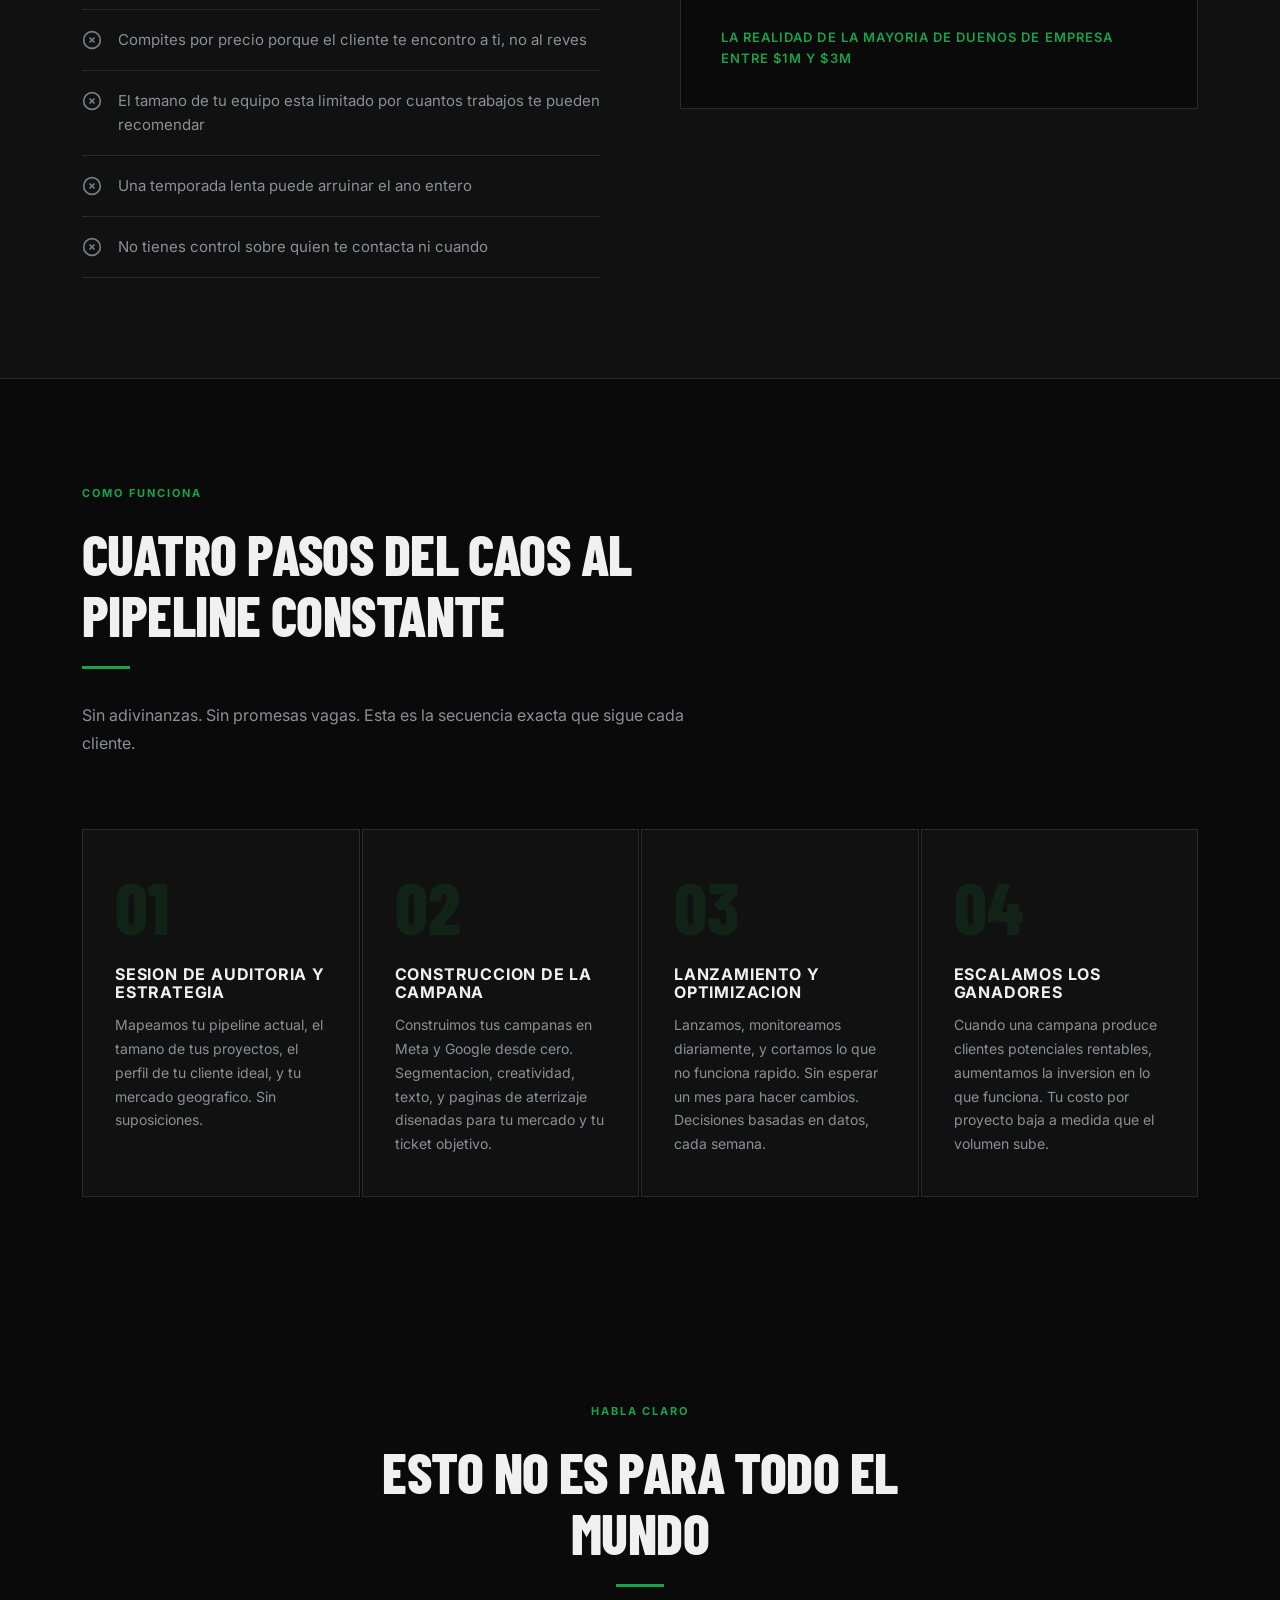
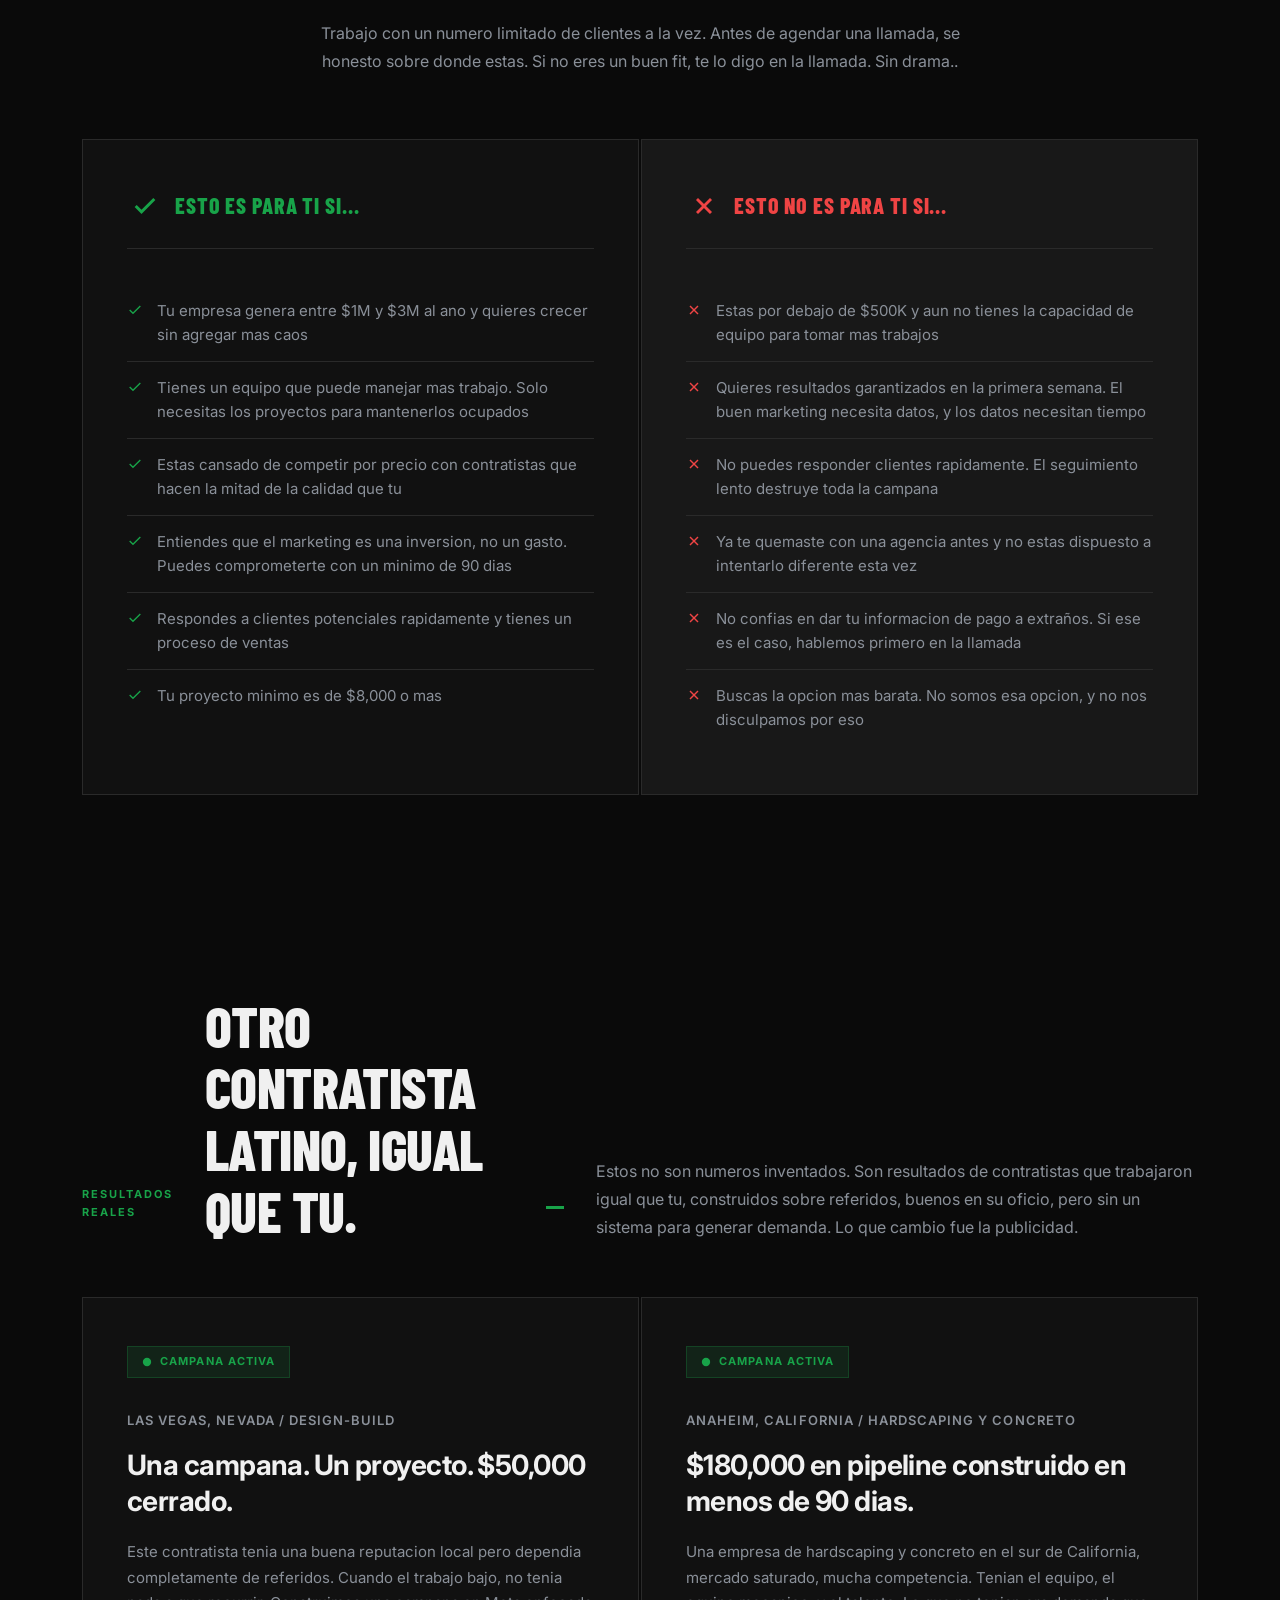
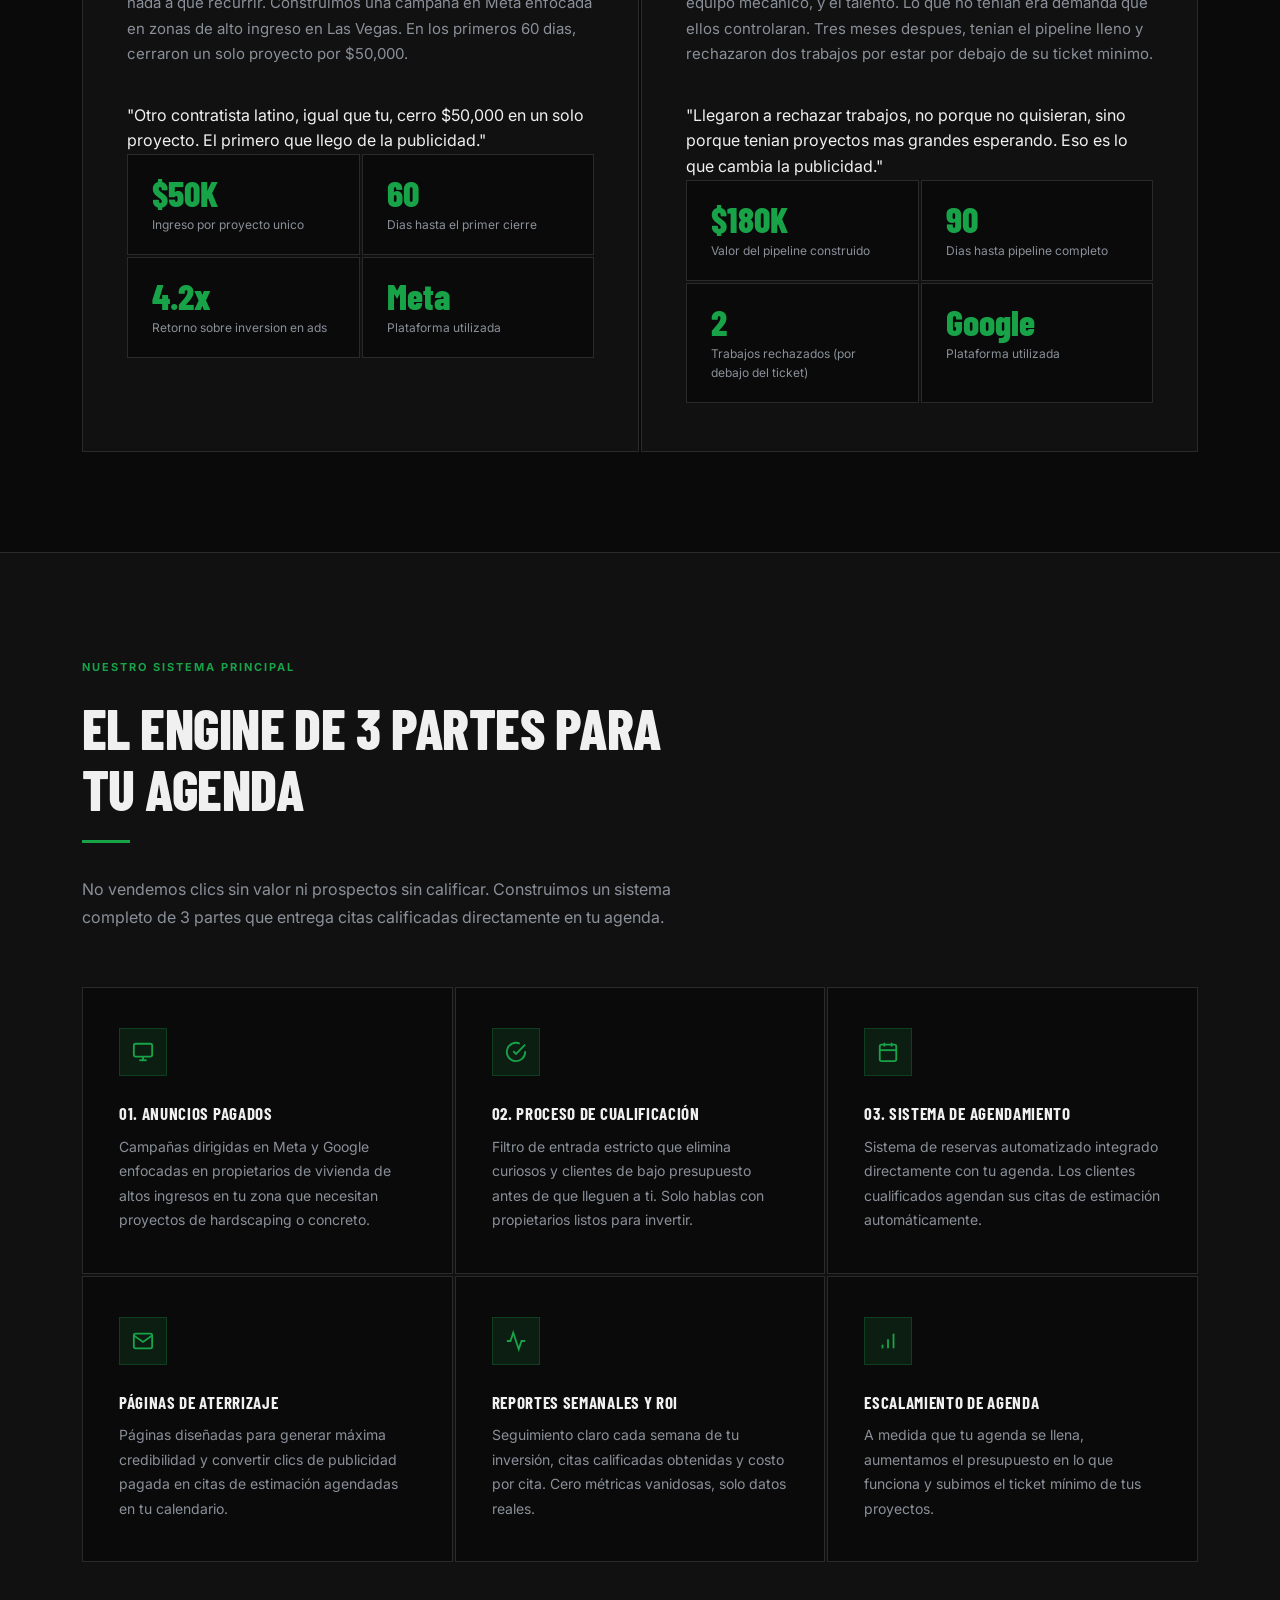
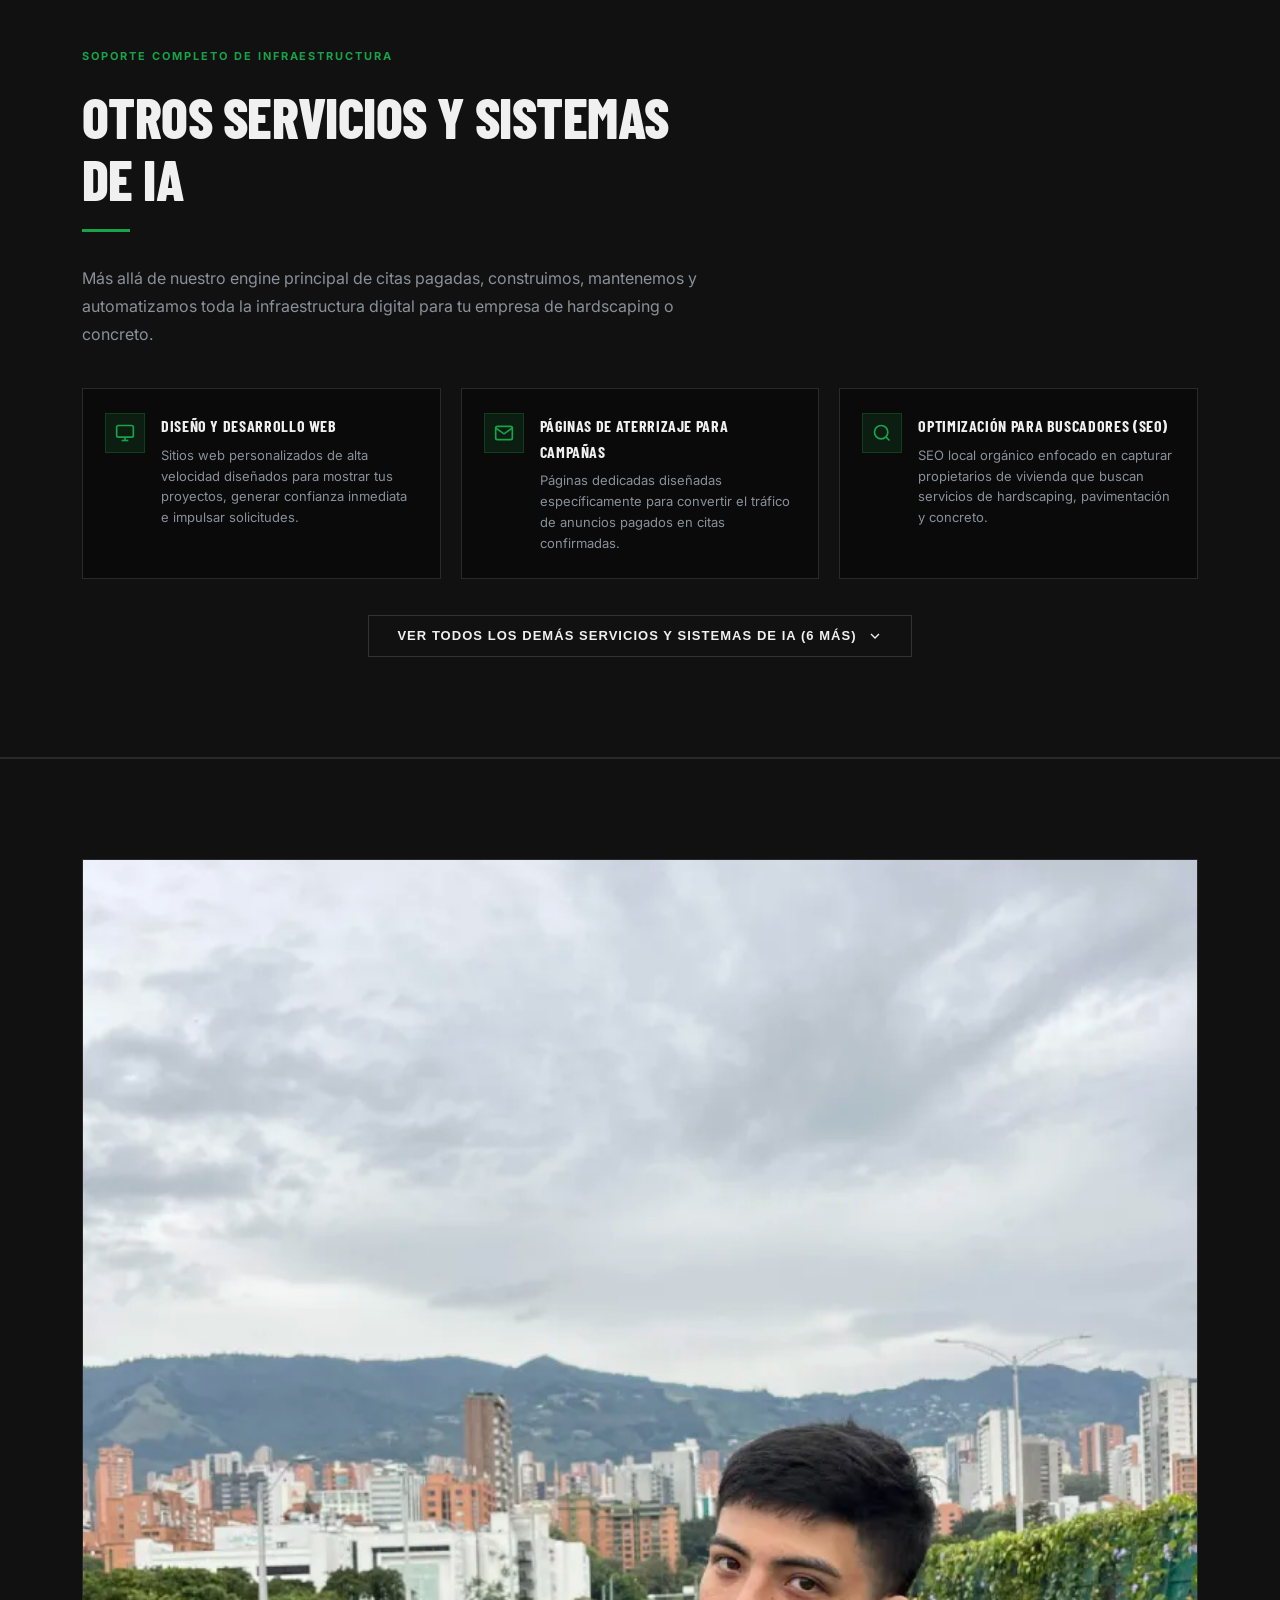
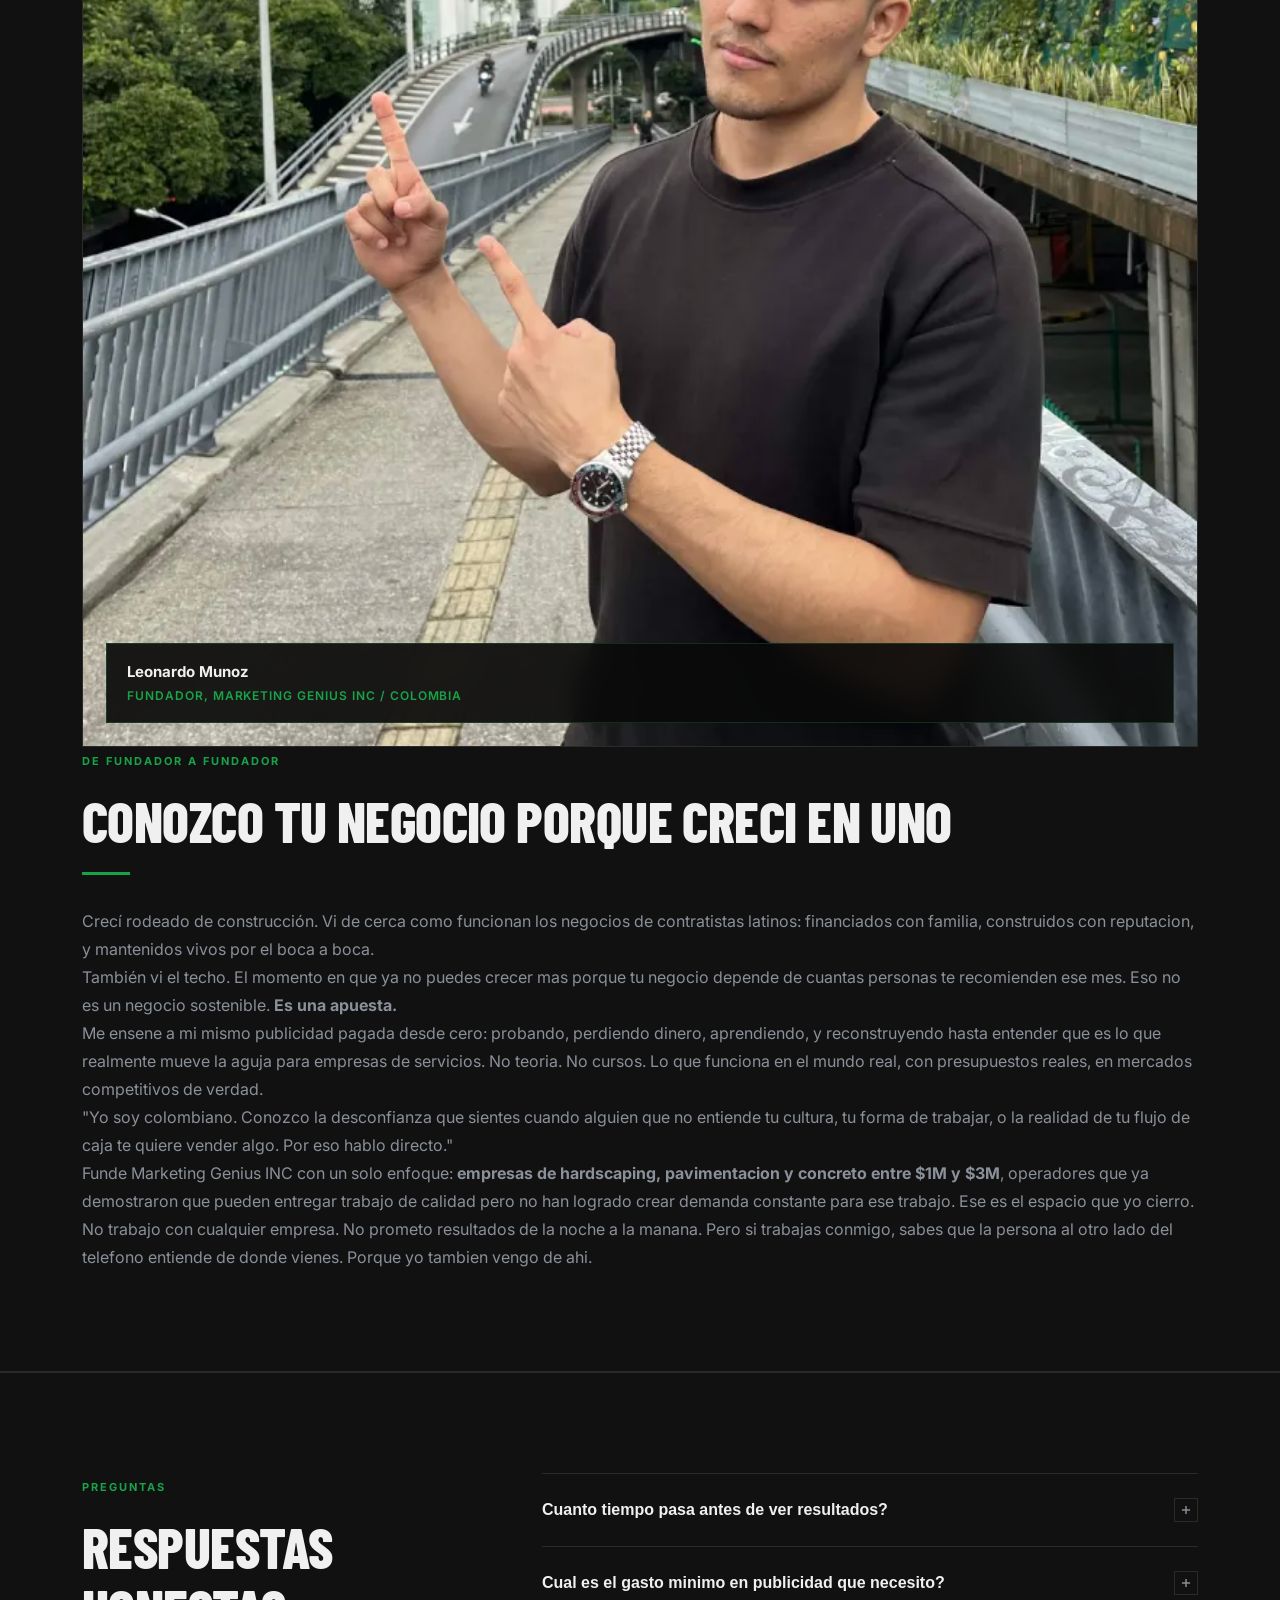
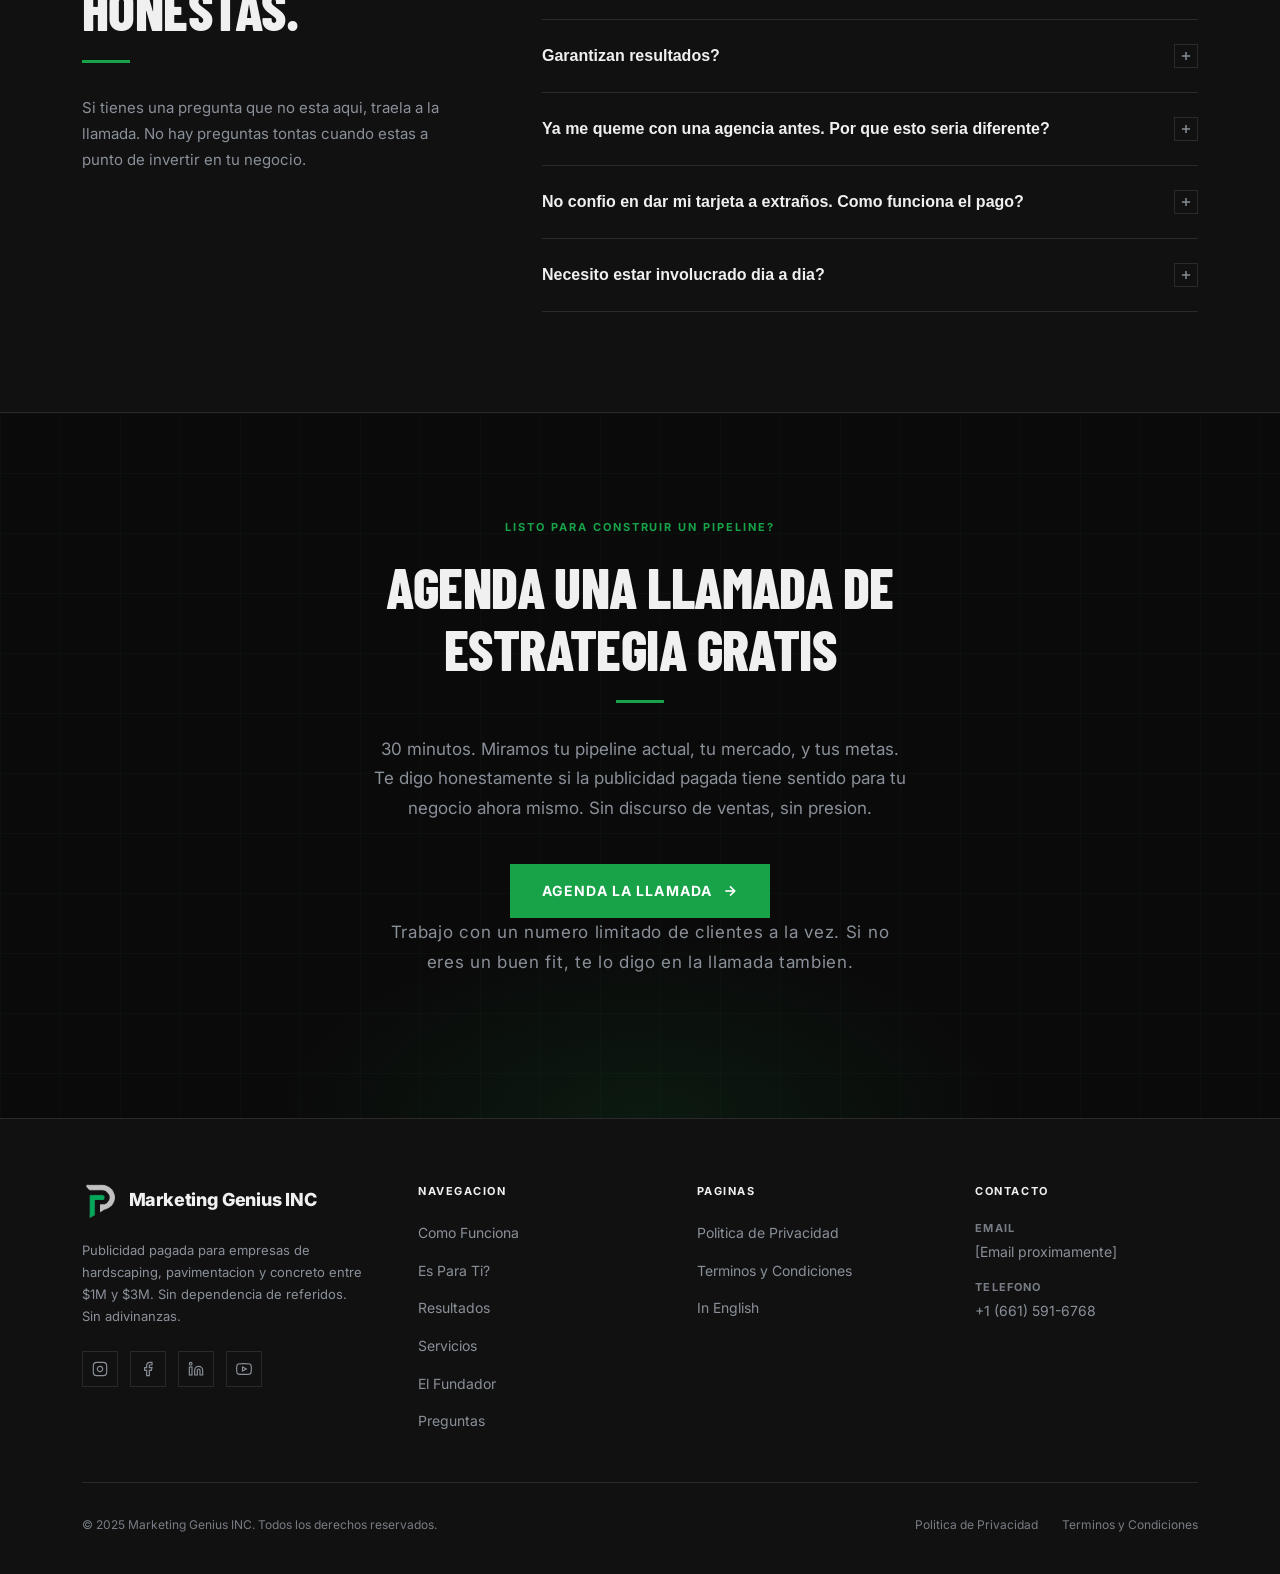
==== commit 87da7f4d: "minor changes" ====
--- a/latino.html
+++ b/latino.html
@@ -12,550 +12,30 @@
   <link rel="preconnect" href="https://fonts.gstatic.com" crossorigin />
   <link href="https://fonts.googleapis.com/css2?family=Inter:wght@300;400;500;600;700;800;900&family=Barlow+Condensed:wght@600;700;800&display=swap" rel="stylesheet" />
   <link rel="stylesheet" href="https://unpkg.com/aos@2.3.4/dist/aos.css" />
-  <style>
-    *, *::before, *::after { box-sizing: border-box; margin: 0; padding: 0; }
-    :root {
-      --green: #18a349; --green-dark: #128a3a; --green-light: #22c55e;
-      --green-muted: rgba(24,163,73,0.12); --bg: #0a0a0a; --surface: #111111;
-      --surface-2: #181818; --surface-3: #222222; --border: #2a2a2a;
-      --border-light: #333333; --text: #f0f0f0; --text-muted: #8a9099;
-      --text-dim: #555; --font-main: 'Inter',sans-serif;
-      --font-display: 'Barlow Condensed',sans-serif;
-      --max-w: 1180px; --section-pad: 100px;
+    <link rel="icon" type="image/jpeg" href="logo.jpeg" />
+  <link rel="canonical" href="https://marketinggeniusinc.com/latino.html" />
+  <link rel="alternate" hreflang="en" href="https://marketinggeniusinc.com/index.html" />
+  <link rel="alternate" hreflang="es" href="https://marketinggeniusinc.com/latino.html" />
+  <link rel="alternate" hreflang="x-default" href="https://marketinggeniusinc.com/index.html" />
+  <link rel="stylesheet" href="css/style.css" />
+  <script type="application/ld+json">
+  {
+    "@context": "https://schema.org",
+    "@type": "ProfessionalService",
+    "name": "Marketing Genius INC",
+    "inLanguage": "es",
+    "url": "https://marketinggeniusinc.com/latino.html",
+    "logo": "https://marketinggeniusinc.com/logo.jpeg",
+    "image": "https://marketinggeniusinc.com/paver-patio-hero.webp",
+    "description": "Agencia de publicidad pagada para contratistas latinos de hardscaping, pavimentación y concreto.",
+    "telephone": "+16615916768",
+    "founder": {
+      "@type": "Person",
+      "name": "Leonardo Muñoz"
     }
-    html { scroll-behavior: smooth; }
-    body {
-      background: var(--bg);
-      color: var(--text);
-      font-family: var(--font-main);
-      font-size: 16px;
-      line-height: 1.6;
-      -webkit-font-smoothing: antialiased;
-      overflow-x: hidden;
-    }
-    body::before {
-      content: '';
-      position: fixed;
-      inset: 0;
-      z-index: 0;
-      pointer-events: none;
-      opacity: 0.028;
-      background-image: url("data:image/svg+xml,%3Csvg viewBox='0 0 256 256' xmlns='http://www.w3.org/2000/svg'%3E%3Cfilter id='noise'%3E%3CfeTurbulence type='fractalNoise' baseFrequency='0.9' numOctaves='4' stitchTiles='stitch'/%3E%3C/filter%3E%3Crect width='100%25' height='100%25' filter='url(%23noise)'/%3E%3C/svg%3E");
-      background-size: 200px 200px;
-    }
-    body::after {
-      content: '';
-      position: fixed;
-      inset: 0;
-      z-index: 0;
-      pointer-events: none;
-      background:
-        radial-gradient(ellipse 60% 50% at 85% 10%, rgba(24,163,73,0.055) 0%, transparent 60%),
-        radial-gradient(ellipse 40% 40% at 10% 80%, rgba(24,163,73,0.04) 0%, transparent 60%),
-        radial-gradient(ellipse 50% 40% at 50% 50%, rgba(10,10,10,0) 0%, rgba(0,0,0,0.3) 100%);
-    }
-    section, nav, footer, .mobile-menu { position: relative; z-index: 1; }
-    h1,h2,h3,h4 { font-family: var(--font-display); font-weight: 800; line-height: 1.1; letter-spacing: -0.01em; text-transform: uppercase; }
-    h1 { font-size: clamp(42px,7vw,88px); }
-    h2 { font-size: clamp(32px,5vw,56px); }
-    h3 { font-size: clamp(22px,3vw,32px); }
-    h4 { font-size: 18px; font-family: var(--font-main); text-transform: none; font-weight: 700; }
-    p { line-height: 1.75; color: var(--text-muted); }
-    a { color: inherit; text-decoration: none; }
-    .container { width: 100%; max-width: var(--max-w); margin: 0 auto; padding: 0 32px; }
-    section { padding: var(--section-pad) 0; }
-    .section-label { display: inline-block; font-family: var(--font-main); font-size: 11px; font-weight: 700; letter-spacing: 0.18em; text-transform: uppercase; color: var(--green); margin-bottom: 20px; }
-    .divider { width: 48px; height: 3px; background: var(--green); margin: 20px 0 32px 0; }
-    .divider.centered { margin: 20px auto 32px auto; }
-
-    /* NAV | floating neumorphic pill */
-    #nav {
-      position: fixed;
-      top: 20px;
-      left: 50%;
-      transform: translateX(-50%);
-      width: calc(100% - 48px);
-      max-width: 1160px;
-      z-index: 1000;
-      transition: top .3s ease, width .3s ease;
-    }
-    .nav-pill {
-      display: flex;
-      align-items: center;
-      justify-content: space-between;
-      padding: 12px 24px;
-      background: rgba(14,14,14,0.88);
-      backdrop-filter: blur(20px);
-      -webkit-backdrop-filter: blur(20px);
-      border: 1px solid rgba(255,255,255,0.06);
-      box-shadow:
-        0 2px 0 rgba(255,255,255,0.04) inset,
-        0 -1px 0 rgba(0,0,0,0.5) inset,
-        -3px -3px 8px rgba(255,255,255,0.025),
-        4px 4px 12px rgba(0,0,0,0.7),
-        0 16px 48px rgba(0,0,0,0.55),
-        0 0 0 1px rgba(24,163,73,0.06);
-      transition: box-shadow .3s ease, background .3s ease;
-    }
-    .nav-pill:hover {
-      box-shadow:
-        0 2px 0 rgba(255,255,255,0.05) inset,
-        0 -1px 0 rgba(0,0,0,0.5) inset,
-        -3px -3px 8px rgba(255,255,255,0.03),
-        4px 4px 12px rgba(0,0,0,0.8),
-        0 20px 56px rgba(0,0,0,0.65),
-        0 0 0 1px rgba(24,163,73,0.12);
-    }
-    .nav-logo { display: flex; align-items: center; gap: 12px; text-decoration: none; }
-    .nav-logo img { height: 34px; width: auto; display: block; object-fit: contain; }
-    .nav-logo-text { font-size: 16px; font-weight: 800; letter-spacing: -.01em; color: var(--text); white-space: nowrap; }
-    .nav-links { display: flex; align-items: center; gap: 32px; list-style: none; }
-    .nav-links a { font-size: 13px; font-weight: 600; letter-spacing: .06em; text-transform: uppercase; color: var(--text-muted); transition: color .2s; }
-    .nav-links a:hover { color: var(--text); }
-    .nav-cta { display: inline-flex; align-items: center; gap: 8px; padding: 9px 22px; background: var(--green); color: #fff; font-size: 12px; font-weight: 700; letter-spacing: .07em; text-transform: uppercase; transition: background .2s,transform .15s; box-shadow: 0 2px 12px rgba(24,163,73,0.35); }
-    .nav-cta:hover { background: var(--green-dark); transform: translateY(-1px); box-shadow: 0 4px 18px rgba(24,163,73,0.45); }
-    .nav-lang { display: inline-flex; align-items: center; gap: 6px; padding: 7px 14px; border: 1px solid var(--border-light); font-size: 11px; font-weight: 700; letter-spacing: .07em; text-transform: uppercase; color: var(--text-muted); transition: border-color .2s,color .2s; }
-    .nav-lang:hover { border-color: var(--green); color: var(--green); }
-    .nav-hamburger { display: none; flex-direction: column; gap: 5px; cursor: pointer; padding: 4px; background: none; border: none; }
-    .nav-hamburger span { display: block; width: 22px; height: 2px; background: var(--text); transition: all .3s; }
-
-    /* HERO */
-    #hero { min-height: 100vh; display: flex; align-items: center; padding-top: 110px; position: relative; overflow: hidden; }
-    .hero-bg { position: absolute; inset: 0; z-index: 0; pointer-events: none; }
-    .hero-bg-grid {
-      position: absolute; inset: 0;
-      background-image:
-        linear-gradient(rgba(24,163,73,.035) 1px,transparent 1px),
-        linear-gradient(90deg,rgba(24,163,73,.035) 1px,transparent 1px);
-      background-size: 80px 80px;
-      mask-image: radial-gradient(ellipse 80% 80% at 50% 0%, black 40%, transparent 100%);
-    }
-
-    .orb { position: absolute; border-radius: 50%; filter: blur(100px); pointer-events: none; }
-    .orb-green-1 {
-      width: 800px; height: 800px;
-      background: radial-gradient(circle, rgba(24,163,73,0.22) 0%, rgba(24,163,73,0.06) 45%, transparent 70%);
-      top: -220px; right: -160px;
-      animation: orb-drift-1 9s ease-in-out infinite;
-    }
-    .orb-green-2 {
-      width: 500px; height: 500px;
-      background: radial-gradient(circle, rgba(24,163,73,0.14) 0%, transparent 65%);
-      bottom: 40px; left: -100px;
-      animation: orb-drift-2 12s ease-in-out infinite;
-    }
-    .orb-gray {
-      width: 600px; height: 600px;
-      background: radial-gradient(circle, rgba(138,144,153,0.08) 0%, transparent 68%);
-      top: 25%; left: 30%;
-      animation: orb-drift-3 15s ease-in-out infinite;
-    }
-    .orb-accent {
-      width: 350px; height: 350px;
-      background: radial-gradient(circle, rgba(34,197,94,0.1) 0%, rgba(24,163,73,0.03) 50%, transparent 70%);
-      top: 55%; right: 8%;
-      animation: orb-drift-2 11s ease-in-out infinite reverse;
-    }
-    @keyframes orb-drift-1 {
-      0%,100% { transform: translate(0,0) scale(1); }
-      33%  { transform: translate(-40px, 60px) scale(1.05); }
-      66%  { transform: translate(30px, -30px) scale(0.97); }
-    }
-    @keyframes orb-drift-2 {
-      0%,100% { transform: translate(0,0) scale(1); }
-      40%  { transform: translate(50px, -40px) scale(1.08); }
-      70%  { transform: translate(-20px, 30px) scale(0.95); }
-    }
-    @keyframes orb-drift-3 {
-      0%,100% { transform: translate(0,0) scale(1); }
-      50%  { transform: translate(60px, 50px) scale(1.1); }
-    }
-    .hero-bg-line { position: absolute; bottom: 0; left: 0; right: 0; height: 1px; background: linear-gradient(90deg,transparent,var(--border),transparent); }
-    .hero-inner { position: relative; z-index: 1; display: grid; grid-template-columns: 1fr 420px; gap: 80px; align-items: center; }
-    .hero-eyebrow { display: flex; align-items: center; gap: 12px; margin-bottom: 28px; }
-    .hero-eyebrow-dot { width: 8px; height: 8px; background: var(--green); border-radius: 50%; animation: pulse-dot 2s ease-in-out infinite; }
-    @keyframes pulse-dot { 0%,100% { opacity:1;transform:scale(1); } 50% { opacity:.5;transform:scale(.7); } }
-    .hero-eyebrow-text { font-size: 12px; font-weight: 700; letter-spacing: .14em; text-transform: uppercase; color: var(--text-muted); }
-    .hero-title { color: var(--text); margin-bottom: 28px; }
-    .hero-title .accent { color: var(--green); }
-    .hero-subtitle { font-size: 18px; color: var(--text-muted); max-width: 560px; margin-bottom: 16px; line-height: 1.7; }
-    .hero-subtitle-note { font-size: 14px; color: var(--text-dim); max-width: 500px; margin-bottom: 44px; line-height: 1.6; font-style: italic; }
-    .hero-actions { display: flex; align-items: center; gap: 20px; flex-wrap: wrap; }
-    .btn-primary { display: inline-flex; align-items: center; gap: 10px; padding: 16px 32px; background: var(--green); color: #fff; font-size: 14px; font-weight: 700; letter-spacing: .08em; text-transform: uppercase; border: none; cursor: pointer; transition: background .2s,transform .15s; }
-    .btn-primary:hover { background: var(--green-dark); transform: translateY(-2px); }
-    .btn-secondary { display: inline-flex; align-items: center; gap: 10px; padding: 16px 32px; background: transparent; color: var(--text); font-size: 14px; font-weight: 700; letter-spacing: .08em; text-transform: uppercase; border: 1px solid var(--border-light); cursor: pointer; transition: border-color .2s,color .2s; }
-    .btn-secondary:hover { border-color: var(--green); color: var(--green); }
-    .hero-card { background: var(--surface); border: 1px solid var(--border); padding: 40px 36px; position: relative; }
-    .hero-card::before { content: ''; position: absolute; top: 0; left: 0; width: 3px; height: 100%; background: var(--green); }
-    .hero-card-title { font-size: 13px; font-weight: 700; letter-spacing: .12em; text-transform: uppercase; color: var(--green); margin-bottom: 24px; }
-    .hero-stat { margin-bottom: 24px; }
-    .hero-stat:last-child { margin-bottom: 0; }
-    .hero-stat-value { font-family: var(--font-display); font-size: 42px; font-weight: 800; color: var(--text); line-height: 1; margin-bottom: 4px; }
-    .hero-stat-label { font-size: 13px; color: var(--text-muted); }
-    .hero-stat-divider { height: 1px; background: var(--border); margin: 20px 0; }
-
-    /* FOUNDER AS CENTERPIECE */
-    #founder-story { background: var(--surface); border-top: 1px solid var(--border); border-bottom: 1px solid var(--border); }
-    .founder-story-grid { display: grid; grid-template-columns: 400px 1fr; gap: 80px; align-items: start; }
-    .founder-photo {
-      width: 100%;
-      aspect-ratio: 3/4;
-      object-fit: cover;
-      object-position: center top;
-      display: block;
-      border: 1px solid var(--border);
-      filter: grayscale(8%);
-      transition: filter .4s ease;
-    }
-    .founder-photo:hover { filter: grayscale(0%); }
-    .founder-img-tag { position: absolute; bottom: 24px; left: 24px; right: 24px; background: rgba(10,10,10,.92); border: 1px solid rgba(24,163,73,0.25); padding: 16px 20px; backdrop-filter: blur(12px); }
-    .founder-img-tag-name { font-weight: 700; font-size: 15px; color: var(--text); margin-bottom: 2px; }
-    .founder-img-tag-title { font-size: 12px; color: var(--green); font-weight: 600; letter-spacing: .08em; text-transform: uppercase; }
-    .founder-story-content h2 { margin-bottom: 8px; }
-    .founder-story-body { margin-top: 32px; }
-    .founder-story-body p { font-size: 16px; color: var(--text-muted); line-height: 1.85; margin-bottom: 22px; }
-    .founder-story-body p strong { color: var(--text); font-weight: 600; }
-    .founder-story-body p.lead { font-size: 20px; color: var(--text); font-weight: 500; line-height: 1.6; }
-    .founder-story-body p.callout { font-size: 17px; color: var(--text); font-weight: 500; padding: 20px 24px; border-left: 3px solid var(--green); background: var(--bg); margin: 28px 0; line-height: 1.65; }
-
-    /* PROBLEM */
-    #problem { border-top: 1px solid var(--border); border-bottom: 1px solid var(--border); background: var(--bg); }
-    .problem-grid { display: grid; grid-template-columns: 1fr 1fr; gap: 80px; align-items: center; }
-    .problem-list { list-style: none; margin-top: 32px; }
-    .problem-list li { display: flex; align-items: flex-start; gap: 16px; padding: 18px 0; border-bottom: 1px solid var(--border); color: var(--text-muted); font-size: 15px; }
-    .problem-list li:first-child { border-top: 1px solid var(--border); }
-    .problem-list li .icon { width: 20px; height: 20px; flex-shrink: 0; margin-top: 2px; color: var(--text-dim); }
-    .problem-right { padding: 40px; background: var(--surface); border: 1px solid var(--border); position: relative; }
-    .problem-right::after { content: '"'; position: absolute; top: -20px; left: 32px; font-size: 100px; font-family: Georgia,serif; color: var(--green); line-height: 1; opacity: .4; }
-    .problem-quote { font-size: 20px; font-weight: 500; color: var(--text); line-height: 1.6; font-style: italic; margin-bottom: 24px; }
-    .problem-attribution { font-size: 13px; font-weight: 600; letter-spacing: .08em; text-transform: uppercase; color: var(--green); }
-
-    /* CASE STUDIES */
-    #results { background: var(--surface); border-top: 1px solid var(--border); border-bottom: 1px solid var(--border); }
-    .results-header { max-width: 680px; margin-bottom: 56px; }
-    .case-studies { display: grid; grid-template-columns: 1fr 1fr; gap: 2px; }
-    .case-study { background: var(--bg); border: 1px solid var(--border); padding: 48px 44px; transition: border-color .3s; }
-    .case-study:hover { border-color: var(--green); }
-    .case-study-tag { display: inline-flex; align-items: center; gap: 8px; padding: 6px 14px; background: var(--green-muted); border: 1px solid rgba(24,163,73,.25); font-size: 11px; font-weight: 700; letter-spacing: .1em; text-transform: uppercase; color: var(--green); margin-bottom: 32px; }
-    .case-study-location { font-size: 13px; font-weight: 600; letter-spacing: .08em; text-transform: uppercase; color: var(--text-muted); margin-bottom: 16px; }
-    .case-study h3 { font-size: clamp(22px,2.5vw,28px); margin-bottom: 20px; color: var(--text); text-transform: none; font-family: var(--font-main); font-weight: 700; letter-spacing: -.02em; line-height: 1.3; }
-    .case-study-desc { font-size: 15px; color: var(--text-muted); line-height: 1.7; margin-bottom: 36px; }
-    .case-study-quote { font-size: 16px; color: var(--text); font-style: italic; padding: 16px 20px; border-left: 3px solid var(--green); background: var(--surface); margin-bottom: 28px; line-height: 1.6; }
-    .case-study-stats { display: grid; grid-template-columns: 1fr 1fr; gap: 2px; }
-    .case-stat { background: var(--surface); padding: 20px 24px; border: 1px solid var(--border); }
-    .case-stat-value { font-family: var(--font-display); font-size: 36px; font-weight: 800; color: var(--green); line-height: 1; margin-bottom: 4px; }
-    .case-stat-label { font-size: 12px; color: var(--text-muted); }
-
-    /* HOW */
-    #how { background: var(--bg); }
-    .how-header { max-width: 620px; margin-bottom: 72px; }
-    .how-steps { display: grid; grid-template-columns: repeat(4,1fr); gap: 2px; }
-    .how-step { background: var(--surface); padding: 40px 32px; border: 1px solid var(--border); transition: border-color .3s; }
-    .how-step:hover { border-color: var(--green); }
-    .how-step-num { font-family: var(--font-display); font-size: 72px; font-weight: 800; color: var(--green-muted); line-height: 1; margin-bottom: 24px; }
-    .how-step h4 { font-size: 16px; font-weight: 700; color: var(--text); margin-bottom: 12px; text-transform: uppercase; letter-spacing: .05em; }
-    .how-step p { font-size: 14px; color: var(--text-muted); line-height: 1.7; }
-
-    /* SERVICES */
-    #services { background: var(--surface); border-top: 1px solid var(--border); border-bottom: 1px solid var(--border); }
-    .services-grid { display: grid; grid-template-columns: repeat(3,1fr); gap: 2px; margin-top: 56px; }
-    .service-card { background: var(--bg); border: 1px solid var(--border); padding: 40px 36px; transition: border-color .3s; }
-    .service-card:hover { border-color: var(--green); }
-    .service-icon { width: 48px; height: 48px; background: var(--green-muted); border: 1px solid rgba(24,163,73,.25); display: flex; align-items: center; justify-content: center; margin-bottom: 28px; }
-    .service-icon svg { width: 22px; height: 22px; color: var(--green); }
-    .service-card h4 { font-size: 17px; font-weight: 700; color: var(--text); margin-bottom: 12px; text-transform: uppercase; letter-spacing: .04em; font-family: var(--font-display); }
-    .service-card p { font-size: 14px; color: var(--text-muted); line-height: 1.75; }
-
-    /* FIT */
-    #fit { background: var(--bg); }
-    .fit-header { text-align: center; max-width: 680px; margin: 0 auto 64px; }
-    .fit-grid { display: grid; grid-template-columns: 1fr 1fr; gap: 2px; }
-    .fit-col { padding: 48px 44px; border: 1px solid var(--border); }
-    .fit-col.good { background: var(--surface); }
-    .fit-col.bad { background: var(--surface-2); }
-    .fit-col-header { display: flex; align-items: center; gap: 12px; margin-bottom: 36px; padding-bottom: 24px; border-bottom: 1px solid var(--border); }
-    .fit-col-icon { width: 36px; height: 36px; display: flex; align-items: center; justify-content: center; }
-    .fit-col-icon svg { width: 28px; height: 28px; }
-    .fit-col.good .fit-col-icon svg { color: var(--green); }
-    .fit-col.bad .fit-col-icon svg { color: #ef4444; }
-    .fit-col-title { font-family: var(--font-display); font-size: 22px; font-weight: 800; text-transform: uppercase; letter-spacing: .04em; }
-    .fit-col.good .fit-col-title { color: var(--green); }
-    .fit-col.bad .fit-col-title { color: #ef4444; }
-    .fit-list { list-style: none; }
-    .fit-list li { display: flex; align-items: flex-start; gap: 14px; padding: 14px 0; border-bottom: 1px solid var(--border); font-size: 15px; color: var(--text-muted); }
-    .fit-list li:last-child { border-bottom: none; }
-    .fit-list li svg { width: 16px; height: 16px; flex-shrink: 0; margin-top: 3px; }
-    .fit-col.good .fit-list li svg { color: var(--green); }
-    .fit-col.bad .fit-list li svg { color: #ef4444; }
-
-    /* FAQ */
-    #faq { background: var(--surface); border-top: 1px solid var(--border); border-bottom: 1px solid var(--border); }
-    .faq-grid { display: grid; grid-template-columns: 380px 1fr; gap: 80px; align-items: start; }
-    .faq-left { position: sticky; top: 100px; }
-    .faq-left p { font-size: 15px; line-height: 1.75; margin-top: 20px; }
-    .faq-items { list-style: none; }
-    .faq-item { border-bottom: 1px solid var(--border); }
-    .faq-item:first-child { border-top: 1px solid var(--border); }
-    .faq-question { width: 100%; display: flex; align-items: center; justify-content: space-between; gap: 20px; padding: 24px 0; background: none; border: none; cursor: pointer; text-align: left; }
-    .faq-question-text { font-size: 16px; font-weight: 600; color: var(--text); }
-    .faq-question-icon { width: 24px; height: 24px; flex-shrink: 0; display: flex; align-items: center; justify-content: center; border: 1px solid var(--border); color: var(--text-muted); transition: all .3s; }
-    .faq-item.open .faq-question-icon { border-color: var(--green); color: var(--green); transform: rotate(45deg); }
-    .faq-answer { max-height: 0; overflow: hidden; transition: max-height .4s ease,padding .3s; }
-    .faq-item.open .faq-answer { max-height: 400px; padding-bottom: 24px; }
-    .faq-answer p { font-size: 15px; color: var(--text-muted); line-height: 1.75; }
-
-    /* CTA */
-    #cta { background: var(--bg); position: relative; overflow: hidden; }
-    .cta-bg { position: absolute; inset: 0; background-image: linear-gradient(rgba(24,163,73,.04) 1px,transparent 1px),linear-gradient(90deg,rgba(24,163,73,.04) 1px,transparent 1px); background-size: 60px 60px; }
-    .cta-glow { position: absolute; bottom: -200px; left: 50%; transform: translateX(-50%); width: 800px; height: 400px; background: radial-gradient(ellipse,rgba(24,163,73,.1) 0%,transparent 65%); pointer-events: none; }
-    .cta-inner { position: relative; z-index: 1; text-align: center; max-width: 720px; margin: 0 auto; }
-    .cta-inner h2 { margin-bottom: 20px; color: var(--text); }
-    .cta-inner p { font-size: 17px; color: var(--text-muted); max-width: 580px; margin: 0 auto 40px; line-height: 1.75; }
-    .cta-disclaimer { margin-top: 20px; font-size: 12px; color: var(--text-dim); letter-spacing: .04em; }
-
-    /* FOOTER */
-    #footer { background: var(--surface); border-top: 1px solid var(--border); padding: 64px 0 40px; }
-    .footer-top { display: grid; grid-template-columns: 280px 1fr 1fr 1fr; gap: 56px; padding-bottom: 48px; border-bottom: 1px solid var(--border); }
-    .footer-logo { display: inline-flex; align-items: center; gap: 12px; text-decoration: none; margin-bottom: 20px; }
-    .footer-logo img { height: 36px; width: auto; display: block; object-fit: contain; }
-    .footer-logo-text { font-size: 18px; font-weight: 800; letter-spacing: -.01em; color: var(--text); white-space: nowrap; }
-    .footer-brand p { font-size: 13px; color: var(--text-muted); line-height: 1.7; }
-    .footer-socials { display: flex; gap: 12px; margin-top: 24px; }
-    .footer-social-link { width: 36px; height: 36px; display: flex; align-items: center; justify-content: center; border: 1px solid var(--border); color: var(--text-muted); transition: border-color .2s,color .2s; }
-    .footer-social-link:hover { border-color: var(--green); color: var(--green); }
-    .footer-social-link svg { width: 16px; height: 16px; }
-    .footer-col-title { font-size: 11px; font-weight: 700; letter-spacing: .14em; text-transform: uppercase; color: var(--text); margin-bottom: 20px; }
-    .footer-links { list-style: none; display: flex; flex-direction: column; gap: 12px; }
-    .footer-links a { font-size: 14px; color: var(--text-muted); transition: color .2s; }
-    .footer-links a:hover { color: var(--green); }
-    .footer-contact-item { display: flex; flex-direction: column; gap: 3px; margin-bottom: 16px; }
-    .footer-contact-label { font-size: 11px; font-weight: 700; letter-spacing: .1em; text-transform: uppercase; color: var(--text-dim); }
-    .footer-contact-value { font-size: 14px; color: var(--text-muted); }
-    .footer-contact-value a { color: var(--text-muted); text-decoration: none; transition: color .2s; }
-    .footer-contact-value a:hover { color: var(--green-light); }
-    .footer-bottom { display: flex; align-items: center; justify-content: space-between; padding-top: 32px; gap: 20px; flex-wrap: wrap; }
-    .footer-copy { font-size: 12px; color: var(--text-dim); }
-    .footer-legal { display: flex; gap: 24px; }
-    .footer-legal a { font-size: 12px; color: var(--text-dim); transition: color .2s; }
-    .footer-legal a:hover { color: var(--text-muted); }
-
-    /* MOBILE */
-    .mobile-menu { display: none; position: fixed; top: 0; left: 0; right: 0; bottom: 0; background: var(--bg); z-index: 999; flex-direction: column; align-items: center; justify-content: center; gap: 32px; }
-    .mobile-menu.open { display: flex; }
-    .mobile-menu a { font-family: var(--font-display); font-size: 36px; font-weight: 800; text-transform: uppercase; color: var(--text); letter-spacing: .04em; transition: color .2s; }
-    .mobile-menu a:hover { color: var(--green); }
-    .mobile-menu-close { position: absolute; top: 24px; right: 32px; background: none; border: none; cursor: pointer; color: var(--text); padding: 8px; }
-
-    @media (max-width: 1024px) {
-      .hero-inner { grid-template-columns: 1fr; gap: 56px; }
-      .founder-story-grid { grid-template-columns: 1fr; gap: 48px; }
-      .founder-img-placeholder { max-width: 360px; aspect-ratio: 1; }
-      .how-steps { grid-template-columns: 1fr 1fr; }
-      .footer-top { grid-template-columns: 1fr 1fr; gap: 40px; }
-      .faq-grid { grid-template-columns: 1fr; gap: 48px; }
-      .faq-left { position: static; }
-    }
-    @media (max-width: 768px) {
-      :root { --section-pad: 72px; }
-      .nav-links,.nav-cta,.nav-lang { display: none; }
-      .nav-hamburger { display: flex; }
-      .problem-grid { grid-template-columns: 1fr; gap: 48px; }
-      .how-steps { grid-template-columns: 1fr; }
-      .case-studies { grid-template-columns: 1fr; }
-      .services-grid { grid-template-columns: 1fr; }
-      .fit-grid { grid-template-columns: 1fr; }
-      .footer-top { grid-template-columns: 1fr; gap: 32px; }
-      .footer-bottom { flex-direction: column; align-items: flex-start; gap: 12px; }
-    }
-  
-    /* ENHANCED VISUAL GLOW & METALLIC CARDS */
-    .glow-accent-headline {
-      background: linear-gradient(135deg, #ffffff 40%, #22c55e 100%);
-      -webkit-background-clip: text;
-      -webkit-text-fill-color: transparent;
-    }
-    .hero-card, .case-study, .service-card, .how-step, .problem-right, .fit-col, .founder-credential {
-      position: relative;
-      transition: all 0.35s cubic-bezier(0.16, 1, 0.3, 1);
-    }
-    .hero-card:hover, .case-study:hover, .service-card:hover, .how-step:hover {
-      box-shadow: 0 20px 40px rgba(0,0,0,0.6), 0 0 30px rgba(24, 163, 73, 0.14) !important;
-      border-color: rgba(24, 163, 73, 0.45) !important;
-      transform: translateY(-3px);
-    }
-
-  
-    /* MOUSE SPOTLIGHT GLOW EFFECT */
-    .hero-card, .case-study, .service-card, .how-step, .problem-right, .fit-col, .founder-credential, .founder-credential {
-      position: relative;
-      overflow: hidden;
-    }
-    .hero-card::after, .case-study::after, .service-card::after, .how-step::after, .problem-right::after, .fit-col::after {
-      content: '';
-      position: absolute;
-      inset: 0;
-      border-radius: inherit;
-      background: radial-gradient(500px circle at var(--mouse-x, 50%) var(--mouse-y, 50%), rgba(34, 197, 94, 0.12), transparent 40%);
-      pointer-events: none;
-      opacity: 0;
-      transition: opacity 0.3s ease;
-      z-index: 1;
-    }
-    .hero-card:hover::after, .case-study:hover::after, .service-card:hover::after, .how-step:hover::after, .problem-right:hover::after, .fit-col:hover::after {
-      opacity: 1;
-    }
-    .hero-card *, .case-study *, .service-card *, .how-step *, .problem-right *, .fit-col * {
-      position: relative;
-      z-index: 2;
-    }
-
-  
-    /* Global slate stone/concrete texture overlay */
-    body::before {
-      content: '';
-      position: fixed;
-      inset: 0;
-      z-index: 0;
-      pointer-events: none;
-      opacity: 0.045;
-      background-image: url('stone-texture.png');
-      background-size: 380px 380px;
-      mix-blend-mode: overlay;
-    }
-    .hero-paver-overlay {
-      position: absolute;
-      top: 0; right: 0; bottom: 0;
-      width: 65%;
-      z-index: 1;
-      pointer-events: none;
-      overflow: hidden;
-      mask-image: linear-gradient(90deg, transparent 0%, rgba(0,0,0,0.4) 20%, rgba(0,0,0,1) 70%);
-      -webkit-mask-image: linear-gradient(90deg, transparent 0%, rgba(0,0,0,0.4) 20%, rgba(0,0,0,1) 70%);
-    }
-    .hero-paver-img {
-      width: 100%;
-      height: 100%;
-      object-fit: cover;
-      object-position: center right;
-      opacity: 0.28;
-      filter: contrast(120%) brightness(80%);
-    }
-
-  
-    /* OTHER SERVICES & AI AUTOMATION CSS */
-    .other-services-grid {
-      display: grid;
-      grid-template-columns: repeat(3, 1fr);
-      gap: 20px;
-    }
-    .other-service-card {
-      background: var(--bg);
-      border: 1px solid var(--border);
-      padding: 24px 22px;
-      display: flex;
-      align-items: flex-start;
-      gap: 16px;
-      transition: all 0.3s cubic-bezier(0.16, 1, 0.3, 1);
-      position: relative;
-    }
-    .other-service-card:hover {
-      border-color: rgba(24, 163, 73, 0.4);
-      box-shadow: 0 12px 30px rgba(0,0,0,0.5), 0 0 20px rgba(24, 163, 73, 0.12);
-      transform: translateY(-2px);
-    }
-    .other-service-icon {
-      width: 40px;
-      height: 40px;
-      flex-shrink: 0;
-      background: var(--green-muted);
-      border: 1px solid rgba(24,163,73,.25);
-      display: flex;
-      align-items: center;
-      justify-content: center;
-    }
-    .other-service-icon svg {
-      width: 20px;
-      height: 20px;
-      color: var(--green);
-    }
-    .other-service-card h5 {
-      font-family: var(--font-display);
-      font-size: 16px;
-      font-weight: 700;
-      color: var(--text);
-      text-transform: uppercase;
-      letter-spacing: 0.04em;
-      margin-bottom: 6px;
-    }
-    .other-service-card p {
-      font-size: 13px;
-      color: var(--text-muted);
-      line-height: 1.6;
-    }
-    @media (max-width: 992px) {
-      .other-services-grid { grid-template-columns: repeat(2, 1fr); }
-    }
-    @media (max-width: 600px) {
-      .other-services-grid { grid-template-columns: 1fr; }
-    }
-
-  
-    /* COLLAPSIBLE OTHER SERVICES CSS */
-    .other-service-card.extra-service.hidden {
-      display: none !important;
-    }
-
-  
-    /* HERO HIGH-END ANIMATION SUITE */
-    @keyframes heroFadeDown {
-      0% { opacity: 0; transform: translateY(-20px); }
-      100% { opacity: 1; transform: translateY(0); }
-    }
-    @keyframes heroFadeUp {
-      0% { opacity: 0; transform: translateY(30px); }
-      100% { opacity: 1; transform: translateY(0); }
-    }
-    @keyframes heroCardEntrance {
-      0% { opacity: 0; transform: translateY(40px) scale(0.96); }
-      100% { opacity: 1; transform: translateY(0) scale(1); }
-    }
-    @keyframes heroBgZoom {
-      0% { opacity: 0; transform: scale(1.1); }
-      100% { opacity: 0.28; transform: scale(1); }
-    }
-    @keyframes titleShine {
-      0% { background-position: 0% 50%; }
-      50% { background-position: 100% 50%; }
-      100% { background-position: 0% 50%; }
-    }
-
-    .hero-eyebrow {
-      animation: heroFadeDown 0.8s cubic-bezier(0.16, 1, 0.3, 1) forwards;
-    }
-    .hero-title {
-      animation: heroFadeUp 0.9s cubic-bezier(0.16, 1, 0.3, 1) 0.15s both;
-    }
-    .hero-title .accent {
-      background: linear-gradient(135deg, #18a349 0%, #22c55e 50%, #4ade80 100%);
-      background-size: 200% 200%;
-      -webkit-background-clip: text;
-      -webkit-text-fill-color: transparent;
-      animation: titleShine 6s ease infinite;
-    }
-    .hero-subtitle {
-      animation: heroFadeUp 0.9s cubic-bezier(0.16, 1, 0.3, 1) 0.3s both;
-    }
-    .hero-actions {
-      animation: heroFadeUp 0.9s cubic-bezier(0.16, 1, 0.3, 1) 0.45s both;
-    }
-    .hero-card {
-      animation: heroCardEntrance 1.1s cubic-bezier(0.16, 1, 0.3, 1) 0.25s both;
-    }
-    .hero-paver-img {
-      animation: heroBgZoom 2s cubic-bezier(0.16, 1, 0.3, 1) forwards;
-    }
-
-  </style>
+  }
+  </script>
+
 </head>
 <body>
 
@@ -600,7 +80,7 @@
 <section id="hero">
   <div class="hero-bg">
     <div class="hero-paver-overlay">
-      <img src="paver-patio-hero.png" alt="Artesanía de Hardscaping y Concreto" class="hero-paver-img" />
+      <img src="paver-patio-hero.webp" fetchpriority="high" alt="Artesanía de Hardscaping y Concreto" class="hero-paver-img" />
     </div>
     <div class="hero-bg-grid"></div>
     <div class="orb orb-green-1"></div>
@@ -939,7 +419,7 @@
   <div class="container">
     <div class="founder-story-grid">
       <div data-aos="fade-right" data-aos-duration="700" style="position:relative">
-        <img src="Leo.jpeg" alt="Leonardo Munoz, Fundador de Marketing Genius INC" class="founder-photo" />
+        <img src="Leo.jpeg" loading="lazy" decoding="async" alt="Leonardo Munoz, Fundador de Marketing Genius INC" class="founder-photo" />
         <div class="founder-img-tag">
           <div class="founder-img-tag-name">Leonardo Munoz</div>
           <div class="founder-img-tag-title">Fundador, Marketing Genius INC / Colombia</div>
@@ -1106,82 +586,6 @@
 </footer>
 
 <script src="https://unpkg.com/aos@2.3.4/dist/aos.js"></script>
-<script>
-  AOS.init({ once: true, offset: 80, easing: 'ease-out-cubic' });
-  const nav = document.getElementById('nav');
-  window.addEventListener('scroll', () => {
-    if (window.scrollY > 80) {
-      nav.style.top = '12px';
-      nav.style.width = 'calc(100% - 64px)';
-    } else {
-      nav.style.top = '20px';
-      nav.style.width = 'calc(100% - 48px)';
-    }
-  }, { passive: true });
-  const hamburger = document.getElementById('nav-hamburger');
-  const mobileMenu = document.getElementById('mobile-menu');
-  const mobileClose = document.getElementById('mobile-menu-close');
-  hamburger.addEventListener('click', () => { mobileMenu.classList.add('open'); hamburger.setAttribute('aria-expanded','true'); document.body.style.overflow='hidden'; });
-  function closeMenu() { mobileMenu.classList.remove('open'); hamburger.setAttribute('aria-expanded','false'); document.body.style.overflow=''; }
-  mobileClose.addEventListener('click', closeMenu);
-  mobileMenu.querySelectorAll('a').forEach(l => l.addEventListener('click', closeMenu));
-  document.querySelectorAll('.faq-item').forEach(item => {
-    item.querySelector('.faq-question').addEventListener('click', () => {
-      const isOpen = item.classList.contains('open');
-      document.querySelectorAll('.faq-item').forEach(i => { i.classList.remove('open'); i.querySelector('.faq-question').setAttribute('aria-expanded','false'); });
-      if (!isOpen) { item.classList.add('open'); item.querySelector('.faq-question').setAttribute('aria-expanded','true'); }
-    });
-  });
-</script>
-
-
-
-
-<script>
-  // Mouse Spotlight Tracker
-  document.querySelectorAll('.hero-card, .case-study, .service-card, .other-service-card, .how-step, .problem-right, .fit-col, .founder-credential').forEach(card => {
-    card.addEventListener('mousemove', e => {
-      const rect = card.getBoundingClientRect();
-      const x = e.clientX - rect.left;
-      const y = e.clientY - rect.top;
-      card.style.setProperty('--mouse-x', x + 'px');
-      card.style.setProperty('--mouse-y', y + 'px');
-    });
-  });
-</script>
-
-
-<script>
-  // Toggle Other Services Expand/Collapse (Español)
-  (function() {
-    const toggleBtn = document.getElementById('toggle-other-services-btn');
-    if (!toggleBtn) return;
-    toggleBtn.addEventListener('click', function() {
-      const hiddenCards = document.querySelectorAll('.other-service-card.extra-service');
-      const isExpanded = toggleBtn.classList.contains('expanded');
-      const btnText = toggleBtn.querySelector('.btn-text');
-      const chevron = toggleBtn.querySelector('.chevron-icon');
-
-      hiddenCards.forEach(function(card) {
-        if (isExpanded) {
-          card.classList.add('hidden');
-        } else {
-          card.classList.remove('hidden');
-        }
-      });
-
-      if (isExpanded) {
-        toggleBtn.classList.remove('expanded');
-        if (btnText) btnText.textContent = 'Ver Todos los Demás Servicios y Sistemas de IA (6 Más)';
-        if (chevron) chevron.style.transform = 'rotate(0deg)';
-      } else {
-        toggleBtn.classList.add('expanded');
-        if (btnText) btnText.textContent = 'Mostrar Menos Servicios';
-        if (chevron) chevron.style.transform = 'rotate(180deg)';
-      }
-    });
-  })();
-</script>
-
+<script src="js/main.js" defer></script>
 </body>
 </html>
--- a/css/style.css
+++ b/css/style.css
@@ -0,0 +1,1828 @@
+    *,
+    *::before,
+    *::after {
+      box-sizing: border-box;
+      margin: 0;
+      padding: 0;
+    }
+
+    :root {
+      --green: #18a349;
+      --green-dark: #128a3a;
+      --green-light: #22c55e;
+      --green-muted: rgba(24, 163, 73, 0.12);
+      --bg: #0a0a0a;
+      --surface: #111111;
+      --surface-2: #181818;
+      --surface-3: #222222;
+      --border: #2a2a2a;
+      --border-light: #333333;
+      --text: #f0f0f0;
+      --text-muted: #8a9099;
+      --text-dim: #787d85;
+      --font-main: 'Inter', sans-serif;
+      --font-display: 'Barlow Condensed', sans-serif;
+      --max-w: 1180px;
+      --section-pad: 100px;
+    }
+
+    html {
+      scroll-behavior: smooth;
+    }
+
+    body {
+      background: var(--bg);
+      color: var(--text);
+      font-family: var(--font-main);
+      font-size: 16px;
+      line-height: 1.6;
+      -webkit-font-smoothing: antialiased;
+      overflow-x: hidden;
+    }
+
+    /* Global noise texture overlay */
+    body::before {
+      content: '';
+      position: fixed;
+      inset: 0;
+      z-index: 0;
+      pointer-events: none;
+      opacity: 0.028;
+      background-image: url("data:image/svg+xml,%3Csvg viewBox='0 0 256 256' xmlns='http://www.w3.org/2000/svg'%3E%3Cfilter id='noise'%3E%3CfeTurbulence type='fractalNoise' baseFrequency='0.9' numOctaves='4' stitchTiles='stitch'/%3E%3C/filter%3E%3Crect width='100%25' height='100%25' filter='url(%23noise)'/%3E%3C/svg%3E");
+      background-size: 200px 200px;
+    }
+
+    /* Global ambient background, subtle persistent glow */
+    body::after {
+      content: '';
+      position: fixed;
+      inset: 0;
+      z-index: 0;
+      pointer-events: none;
+      background:
+        radial-gradient(ellipse 60% 50% at 85% 10%, rgba(24, 163, 73, 0.055) 0%, transparent 60%),
+        radial-gradient(ellipse 40% 40% at 10% 80%, rgba(24, 163, 73, 0.04) 0%, transparent 60%),
+        radial-gradient(ellipse 50% 40% at 50% 50%, rgba(10, 10, 10, 0) 0%, rgba(0, 0, 0, 0.3) 100%);
+    }
+
+    /* Ensure all sections sit above fixed overlays */
+    section,
+    nav,
+    footer,
+    .mobile-menu {
+      position: relative;
+      z-index: 1;
+    }
+
+    h1,
+    h2,
+    h3,
+    h4 {
+      font-family: var(--font-display);
+      font-weight: 800;
+      line-height: 1.1;
+      letter-spacing: -0.01em;
+      text-transform: uppercase;
+    }
+
+    h1 {
+      font-size: clamp(42px, 7vw, 88px);
+    }
+
+    h2 {
+      font-size: clamp(32px, 5vw, 56px);
+    }
+
+    h3 {
+      font-size: clamp(22px, 3vw, 32px);
+    }
+
+    h4 {
+      font-size: 18px;
+      font-family: var(--font-main);
+      text-transform: none;
+      font-weight: 700;
+    }
+
+    p {
+      line-height: 1.75;
+      color: var(--text-muted);
+    }
+
+    a {
+      color: inherit;
+      text-decoration: none;
+    }
+
+    .container {
+      width: 100%;
+      max-width: var(--max-w);
+      margin: 0 auto;
+      padding: 0 32px;
+    }
+
+    section {
+      padding: var(--section-pad) 0;
+    }
+
+    .section-label {
+      display: inline-block;
+      font-family: var(--font-main);
+      font-size: 11px;
+      font-weight: 700;
+      letter-spacing: 0.18em;
+      text-transform: uppercase;
+      color: var(--green);
+      margin-bottom: 20px;
+    }
+
+    .divider {
+      width: 48px;
+      height: 3px;
+      background: var(--green);
+      margin: 20px 0 32px 0;
+    }
+
+    .divider.centered {
+      margin: 20px auto 32px auto;
+    }
+
+    /* NAV | floating neumorphic pill */
+    #nav {
+      position: fixed;
+      top: 20px;
+      left: 50%;
+      transform: translateX(-50%);
+      width: calc(100% - 48px);
+      max-width: 1160px;
+      z-index: 1000;
+      transition: top .3s ease, width .3s ease;
+    }
+
+    .nav-pill {
+      display: flex;
+      align-items: center;
+      justify-content: space-between;
+      padding: 12px 24px;
+      background: rgba(14, 14, 14, 0.88);
+      backdrop-filter: blur(20px);
+      -webkit-backdrop-filter: blur(20px);
+      border: 1px solid rgba(255, 255, 255, 0.06);
+      box-shadow:
+        0 2px 0 rgba(255, 255, 255, 0.04) inset,
+        0 -1px 0 rgba(0, 0, 0, 0.5) inset,
+        -3px -3px 8px rgba(255, 255, 255, 0.025),
+        4px 4px 12px rgba(0, 0, 0, 0.7),
+        0 16px 48px rgba(0, 0, 0, 0.55),
+        0 0 0 1px rgba(24, 163, 73, 0.06);
+      transition: box-shadow .3s ease, background .3s ease;
+    }
+
+    .nav-pill:hover {
+      box-shadow:
+        0 2px 0 rgba(255, 255, 255, 0.05) inset,
+        0 -1px 0 rgba(0, 0, 0, 0.5) inset,
+        -3px -3px 8px rgba(255, 255, 255, 0.03),
+        4px 4px 12px rgba(0, 0, 0, 0.8),
+        0 20px 56px rgba(0, 0, 0, 0.65),
+        0 0 0 1px rgba(24, 163, 73, 0.12);
+    }
+
+    .nav-logo {
+      display: flex;
+      align-items: center;
+      gap: 12px;
+      text-decoration: none;
+    }
+
+    .nav-logo img {
+      height: 34px;
+      width: auto;
+      display: block;
+      object-fit: contain;
+    }
+
+    .nav-logo-text {
+      font-size: 16px;
+      font-weight: 800;
+      letter-spacing: -0.01em;
+      color: var(--text);
+      white-space: nowrap;
+    }
+
+    .nav-links {
+      display: flex;
+      align-items: center;
+      gap: 32px;
+      list-style: none;
+    }
+
+    .nav-links a {
+      font-size: 13px;
+      font-weight: 600;
+      letter-spacing: .06em;
+      text-transform: uppercase;
+      color: var(--text-muted);
+      transition: color .2s;
+    }
+
+    .nav-links a:hover {
+      color: var(--text);
+    }
+
+    .nav-cta {
+      display: inline-flex;
+      align-items: center;
+      gap: 8px;
+      padding: 9px 22px;
+      background: var(--green);
+      color: #fff;
+      font-size: 12px;
+      font-weight: 700;
+      letter-spacing: .07em;
+      text-transform: uppercase;
+      transition: background .2s, transform .15s;
+      box-shadow: 0 2px 12px rgba(24, 163, 73, 0.35);
+    }
+
+    .nav-cta:hover {
+      background: var(--green-dark);
+      transform: translateY(-1px);
+      box-shadow: 0 4px 18px rgba(24, 163, 73, 0.45);
+    }
+
+    .nav-hamburger {
+      display: none;
+      flex-direction: column;
+      gap: 5px;
+      cursor: pointer;
+      padding: 4px;
+      background: none;
+      border: none;
+    }
+
+    .nav-hamburger span {
+      display: block;
+      width: 22px;
+      height: 2px;
+      background: var(--text);
+      transition: all .3s;
+    }
+
+    /* HERO */
+    #hero {
+      min-height: 100vh;
+      display: flex;
+      align-items: center;
+      padding-top: 110px;
+      position: relative;
+      overflow: hidden;
+    }
+
+    .hero-bg {
+      position: absolute;
+      inset: 0;
+      z-index: 0;
+      pointer-events: none;
+    }
+
+    .hero-bg-grid {
+      position: absolute;
+      inset: 0;
+      background-image:
+        linear-gradient(rgba(24, 163, 73, .035) 1px, transparent 1px),
+        linear-gradient(90deg, rgba(24, 163, 73, .035) 1px, transparent 1px);
+      background-size: 80px 80px;
+      mask-image: radial-gradient(ellipse 80% 80% at 50% 0%, black 40%, transparent 100%);
+    }
+
+    .orb {
+      position: absolute;
+      border-radius: 50%;
+      filter: blur(100px);
+      pointer-events: none;
+    }
+
+    .orb-green-1 {
+      width: 800px;
+      height: 800px;
+      background: radial-gradient(circle, rgba(24, 163, 73, 0.22) 0%, rgba(24, 163, 73, 0.06) 45%, transparent 70%);
+      top: -220px;
+      right: -160px;
+      animation: orb-drift-1 9s ease-in-out infinite;
+    }
+
+    .orb-green-2 {
+      width: 500px;
+      height: 500px;
+      background: radial-gradient(circle, rgba(24, 163, 73, 0.14) 0%, transparent 65%);
+      bottom: 40px;
+      left: -100px;
+      animation: orb-drift-2 12s ease-in-out infinite;
+    }
+
+    .orb-gray {
+      width: 600px;
+      height: 600px;
+      background: radial-gradient(circle, rgba(138, 144, 153, 0.08) 0%, transparent 68%);
+      top: 25%;
+      left: 30%;
+      animation: orb-drift-3 15s ease-in-out infinite;
+    }
+
+    .orb-accent {
+      width: 350px;
+      height: 350px;
+      background: radial-gradient(circle, rgba(34, 197, 94, 0.1) 0%, rgba(24, 163, 73, 0.03) 50%, transparent 70%);
+      top: 55%;
+      right: 8%;
+      animation: orb-drift-2 11s ease-in-out infinite reverse;
+    }
+
+    @keyframes orb-drift-1 {
+
+      0%,
+      100% {
+        transform: translate(0, 0) scale(1);
+      }
+
+      33% {
+        transform: translate(-40px, 60px) scale(1.05);
+      }
+
+      66% {
+        transform: translate(30px, -30px) scale(0.97);
+      }
+    }
+
+    @keyframes orb-drift-2 {
+
+      0%,
+      100% {
+        transform: translate(0, 0) scale(1);
+      }
+
+      40% {
+        transform: translate(50px, -40px) scale(1.08);
+      }
+
+      70% {
+        transform: translate(-20px, 30px) scale(0.95);
+      }
+    }
+
+    @keyframes orb-drift-3 {
+
+      0%,
+      100% {
+        transform: translate(0, 0) scale(1);
+      }
+
+      50% {
+        transform: translate(60px, 50px) scale(1.1);
+      }
+    }
+
+    .hero-bg-line {
+      position: absolute;
+      bottom: 0;
+      left: 0;
+      right: 0;
+      height: 1px;
+      background: linear-gradient(90deg, transparent, var(--border), transparent);
+    }
+
+    .hero-inner {
+      position: relative;
+      z-index: 1;
+      display: grid;
+      grid-template-columns: 1fr 420px;
+      gap: 80px;
+      align-items: center;
+    }
+
+    .hero-eyebrow {
+      display: flex;
+      align-items: center;
+      gap: 12px;
+      margin-bottom: 28px;
+    }
+
+    .hero-eyebrow-dot {
+      width: 8px;
+      height: 8px;
+      background: var(--green);
+      border-radius: 50%;
+      animation: pulse-dot 2s ease-in-out infinite;
+    }
+
+    @keyframes pulse-dot {
+
+      0%,
+      100% {
+        opacity: 1;
+        transform: scale(1);
+      }
+
+      50% {
+        opacity: .5;
+        transform: scale(.7);
+      }
+    }
+
+    .hero-eyebrow-text {
+      font-size: 12px;
+      font-weight: 700;
+      letter-spacing: .14em;
+      text-transform: uppercase;
+      color: var(--text-muted);
+    }
+
+    .hero-title {
+      color: var(--text);
+      margin-bottom: 28px;
+    }
+
+    .hero-title .accent {
+      color: var(--green);
+    }
+
+    .hero-subtitle {
+      font-size: 18px;
+      color: var(--text-muted);
+      max-width: 560px;
+      margin-bottom: 44px;
+      line-height: 1.7;
+    }
+
+    .hero-actions {
+      display: flex;
+      align-items: center;
+      gap: 20px;
+      flex-wrap: wrap;
+    }
+
+    .btn-primary {
+      display: inline-flex;
+      align-items: center;
+      gap: 10px;
+      padding: 16px 32px;
+      background: var(--green);
+      color: #fff;
+      font-size: 14px;
+      font-weight: 700;
+      letter-spacing: .08em;
+      text-transform: uppercase;
+      border: none;
+      cursor: pointer;
+      transition: background .2s, transform .15s;
+    }
+
+    .btn-primary:hover {
+      background: var(--green-dark);
+      transform: translateY(-2px);
+    }
+
+    .btn-secondary {
+      display: inline-flex;
+      align-items: center;
+      gap: 10px;
+      padding: 16px 32px;
+      background: transparent;
+      color: var(--text);
+      font-size: 14px;
+      font-weight: 700;
+      letter-spacing: .08em;
+      text-transform: uppercase;
+      border: 1px solid var(--border-light);
+      cursor: pointer;
+      transition: border-color .2s, color .2s;
+    }
+
+    .btn-secondary:hover {
+      border-color: var(--green);
+      color: var(--green);
+    }
+
+    .hero-card {
+      background: var(--surface);
+      border: 1px solid var(--border);
+      padding: 40px 36px;
+      position: relative;
+    }
+
+    .hero-card::before {
+      content: '';
+      position: absolute;
+      top: 0;
+      left: 0;
+      width: 3px;
+      height: 100%;
+      background: var(--green);
+    }
+
+    .hero-card-title {
+      font-size: 13px;
+      font-weight: 700;
+      letter-spacing: .12em;
+      text-transform: uppercase;
+      color: var(--green);
+      margin-bottom: 24px;
+    }
+
+    .hero-stat {
+      margin-bottom: 24px;
+    }
+
+    .hero-stat:last-child {
+      margin-bottom: 0;
+    }
+
+    .hero-stat-value {
+      font-family: var(--font-display);
+      font-size: 42px;
+      font-weight: 800;
+      color: var(--text);
+      line-height: 1;
+      margin-bottom: 4px;
+    }
+
+    .hero-stat-label {
+      font-size: 13px;
+      color: var(--text-muted);
+    }
+
+    .hero-stat-divider {
+      height: 1px;
+      background: var(--border);
+      margin: 20px 0;
+    }
+
+    /* PROBLEM */
+    #problem {
+      border-top: 1px solid var(--border);
+      border-bottom: 1px solid var(--border);
+      background: var(--surface);
+    }
+
+    .problem-grid {
+      display: grid;
+      grid-template-columns: 1fr 1fr;
+      gap: 80px;
+      align-items: center;
+    }
+
+    .problem-list {
+      list-style: none;
+      margin-top: 32px;
+    }
+
+    .problem-list li {
+      display: flex;
+      align-items: flex-start;
+      gap: 16px;
+      padding: 18px 0;
+      border-bottom: 1px solid var(--border);
+      color: var(--text-muted);
+      font-size: 15px;
+    }
+
+    .problem-list li:first-child {
+      border-top: 1px solid var(--border);
+    }
+
+    .problem-list li .icon {
+      width: 20px;
+      height: 20px;
+      flex-shrink: 0;
+      margin-top: 2px;
+      color: var(--text-dim);
+    }
+
+    .problem-right {
+      padding: 40px;
+      background: var(--bg);
+      border: 1px solid var(--border);
+      position: relative;
+    }
+
+    .problem-right::after {
+      content: '"';
+      position: absolute;
+      top: -20px;
+      left: 32px;
+      font-size: 100px;
+      font-family: Georgia, serif;
+      color: var(--green);
+      line-height: 1;
+      opacity: .4;
+    }
+
+    .problem-quote {
+      font-size: 20px;
+      font-weight: 500;
+      color: var(--text);
+      line-height: 1.6;
+      font-style: italic;
+      margin-bottom: 24px;
+    }
+
+    .problem-attribution {
+      font-size: 13px;
+      font-weight: 600;
+      letter-spacing: .08em;
+      text-transform: uppercase;
+      color: var(--green);
+    }
+
+    /* HOW */
+    #how {
+      background: var(--bg);
+    }
+
+    .how-header {
+      max-width: 620px;
+      margin-bottom: 72px;
+    }
+
+    .how-steps {
+      display: grid;
+      grid-template-columns: repeat(4, 1fr);
+      gap: 2px;
+    }
+
+    .how-step {
+      background: var(--surface);
+      padding: 40px 32px;
+      border: 1px solid var(--border);
+      transition: border-color .3s;
+    }
+
+    .how-step:hover {
+      border-color: var(--green);
+    }
+
+    .how-step-num {
+      font-family: var(--font-display);
+      font-size: 72px;
+      font-weight: 800;
+      color: var(--green-muted);
+      line-height: 1;
+      margin-bottom: 24px;
+      transition: color .3s;
+    }
+
+    .how-step:hover .how-step-num {
+      color: rgba(24, 163, 73, .25);
+    }
+
+    .how-step h4 {
+      font-size: 16px;
+      font-weight: 700;
+      color: var(--text);
+      margin-bottom: 12px;
+      text-transform: uppercase;
+      letter-spacing: .05em;
+    }
+
+    .how-step p {
+      font-size: 14px;
+      color: var(--text-muted);
+      line-height: 1.7;
+    }
+
+    /* FOUNDER */
+    #founder {
+      background: var(--surface);
+      border-top: 1px solid var(--border);
+      border-bottom: 1px solid var(--border);
+    }
+
+    .founder-grid {
+      display: grid;
+      grid-template-columns: 420px 1fr;
+      gap: 80px;
+      align-items: start;
+    }
+
+    .founder-img-wrap {
+      position: relative;
+    }
+
+    .founder-photo {
+      width: 100%;
+      aspect-ratio: 3/4;
+      object-fit: cover;
+      object-position: center top;
+      display: block;
+      border: 1px solid var(--border);
+      filter: grayscale(8%);
+      transition: filter .4s ease;
+    }
+
+    .founder-photo:hover {
+      filter: grayscale(0%);
+    }
+
+    .founder-img-tag {
+      position: absolute;
+      bottom: 24px;
+      left: 24px;
+      right: 24px;
+      background: rgba(10, 10, 10, .92);
+      border: 1px solid rgba(24, 163, 73, 0.25);
+      padding: 16px 20px;
+      backdrop-filter: blur(12px);
+    }
+
+    .founder-img-tag-name {
+      font-weight: 700;
+      font-size: 15px;
+      color: var(--text);
+      margin-bottom: 2px;
+    }
+
+    .founder-img-tag-title {
+      font-size: 12px;
+      color: var(--green);
+      font-weight: 600;
+      letter-spacing: .08em;
+      text-transform: uppercase;
+    }
+
+    .founder-content h2 {
+      margin-bottom: 8px;
+    }
+
+    .founder-body {
+      margin-top: 32px;
+    }
+
+    .founder-body p {
+      font-size: 16px;
+      color: var(--text-muted);
+      line-height: 1.8;
+      margin-bottom: 20px;
+    }
+
+    .founder-body p strong {
+      color: var(--text);
+      font-weight: 600;
+    }
+
+    .founder-body p.lead {
+      font-size: 18px;
+      color: var(--text);
+      font-weight: 500;
+    }
+
+    .founder-credentials {
+      display: grid;
+      grid-template-columns: 1fr 1fr;
+      gap: 16px;
+      margin-top: 40px;
+    }
+
+    .founder-credential {
+      padding: 20px;
+      background: var(--bg);
+      border: 1px solid var(--border);
+    }
+
+    .founder-credential-label {
+      font-size: 11px;
+      font-weight: 700;
+      letter-spacing: .12em;
+      text-transform: uppercase;
+      color: var(--green);
+      margin-bottom: 6px;
+    }
+
+    .founder-credential-value {
+      font-size: 14px;
+      color: var(--text);
+      font-weight: 500;
+    }
+
+    /* RESULTS */
+    #results {
+      background: var(--bg);
+    }
+
+    .results-header {
+      display: flex;
+      align-items: flex-end;
+      justify-content: space-between;
+      margin-bottom: 56px;
+      gap: 32px;
+    }
+
+    .results-header-left {
+      max-width: 560px;
+    }
+
+    .case-studies {
+      display: grid;
+      grid-template-columns: 1fr 1fr;
+      gap: 2px;
+    }
+
+    .case-study {
+      background: var(--surface);
+      border: 1px solid var(--border);
+      padding: 48px 44px;
+      transition: border-color .3s;
+    }
+
+    .case-study:hover {
+      border-color: var(--green);
+    }
+
+    .case-study-tag {
+      display: inline-flex;
+      align-items: center;
+      gap: 8px;
+      padding: 6px 14px;
+      background: var(--green-muted);
+      border: 1px solid rgba(24, 163, 73, .25);
+      font-size: 11px;
+      font-weight: 700;
+      letter-spacing: .1em;
+      text-transform: uppercase;
+      color: var(--green);
+      margin-bottom: 32px;
+    }
+
+    .case-study-location {
+      font-size: 13px;
+      font-weight: 600;
+      letter-spacing: .08em;
+      text-transform: uppercase;
+      color: var(--text-muted);
+      margin-bottom: 16px;
+    }
+
+    .case-study h3 {
+      font-size: clamp(22px, 2.5vw, 28px);
+      margin-bottom: 20px;
+      color: var(--text);
+      text-transform: none;
+      font-family: var(--font-main);
+      font-weight: 700;
+      letter-spacing: -.02em;
+      line-height: 1.3;
+    }
+
+    .case-study-desc {
+      font-size: 15px;
+      color: var(--text-muted);
+      line-height: 1.7;
+      margin-bottom: 36px;
+    }
+
+    .case-study-stats {
+      display: grid;
+      grid-template-columns: 1fr 1fr;
+      gap: 2px;
+    }
+
+    .case-stat {
+      background: var(--bg);
+      padding: 20px 24px;
+      border: 1px solid var(--border);
+    }
+
+    .case-stat-value {
+      font-family: var(--font-display);
+      font-size: 36px;
+      font-weight: 800;
+      color: var(--green);
+      line-height: 1;
+      margin-bottom: 4px;
+    }
+
+    .case-stat-label {
+      font-size: 12px;
+      color: var(--text-muted);
+    }
+
+    /* SERVICES */
+    #services {
+      background: var(--surface);
+      border-top: 1px solid var(--border);
+      border-bottom: 1px solid var(--border);
+    }
+
+    .services-grid {
+      display: grid;
+      grid-template-columns: repeat(3, 1fr);
+      gap: 2px;
+      margin-top: 56px;
+    }
+
+    .service-card {
+      background: var(--bg);
+      border: 1px solid var(--border);
+      padding: 40px 36px;
+      transition: border-color .3s;
+    }
+
+    .service-card:hover {
+      border-color: var(--green);
+    }
+
+    .service-icon {
+      width: 48px;
+      height: 48px;
+      background: var(--green-muted);
+      border: 1px solid rgba(24, 163, 73, .25);
+      display: flex;
+      align-items: center;
+      justify-content: center;
+      margin-bottom: 28px;
+    }
+
+    .service-icon svg {
+      width: 22px;
+      height: 22px;
+      color: var(--green);
+    }
+
+    .service-card h4 {
+      font-size: 17px;
+      font-weight: 700;
+      color: var(--text);
+      margin-bottom: 12px;
+      text-transform: uppercase;
+      letter-spacing: .04em;
+      font-family: var(--font-display);
+    }
+
+    .service-card p {
+      font-size: 14px;
+      color: var(--text-muted);
+      line-height: 1.75;
+    }
+
+    /* FIT */
+    #fit {
+      background: var(--bg);
+    }
+
+    .fit-header {
+      text-align: center;
+      max-width: 640px;
+      margin: 0 auto 64px;
+    }
+
+    .fit-grid {
+      display: grid;
+      grid-template-columns: 1fr 1fr;
+      gap: 2px;
+    }
+
+    .fit-col {
+      padding: 48px 44px;
+      border: 1px solid var(--border);
+    }
+
+    .fit-col.good {
+      background: var(--surface);
+    }
+
+    .fit-col.bad {
+      background: var(--surface-2);
+    }
+
+    .fit-col-header {
+      display: flex;
+      align-items: center;
+      gap: 12px;
+      margin-bottom: 36px;
+      padding-bottom: 24px;
+      border-bottom: 1px solid var(--border);
+    }
+
+    .fit-col-icon {
+      width: 36px;
+      height: 36px;
+      display: flex;
+      align-items: center;
+      justify-content: center;
+    }
+
+    .fit-col-icon svg {
+      width: 28px;
+      height: 28px;
+    }
+
+    .fit-col.good .fit-col-icon svg {
+      color: var(--green);
+    }
+
+    .fit-col.bad .fit-col-icon svg {
+      color: #ef4444;
+    }
+
+    .fit-col-title {
+      font-family: var(--font-display);
+      font-size: 22px;
+      font-weight: 800;
+      text-transform: uppercase;
+      letter-spacing: .04em;
+    }
+
+    .fit-col.good .fit-col-title {
+      color: var(--green);
+    }
+
+    .fit-col.bad .fit-col-title {
+      color: #ef4444;
+    }
+
+    .fit-list {
+      list-style: none;
+    }
+
+    .fit-list li {
+      display: flex;
+      align-items: flex-start;
+      gap: 14px;
+      padding: 14px 0;
+      border-bottom: 1px solid var(--border);
+      font-size: 15px;
+      color: var(--text-muted);
+    }
+
+    .fit-list li:last-child {
+      border-bottom: none;
+    }
+
+    .fit-list li svg {
+      width: 16px;
+      height: 16px;
+      flex-shrink: 0;
+      margin-top: 3px;
+    }
+
+    .fit-col.good .fit-list li svg {
+      color: var(--green);
+    }
+
+    .fit-col.bad .fit-list li svg {
+      color: #ef4444;
+    }
+
+    /* FAQ */
+    #faq {
+      background: var(--surface);
+      border-top: 1px solid var(--border);
+      border-bottom: 1px solid var(--border);
+    }
+
+    .faq-grid {
+      display: grid;
+      grid-template-columns: 380px 1fr;
+      gap: 80px;
+      align-items: start;
+    }
+
+    .faq-left {
+      position: sticky;
+      top: 100px;
+    }
+
+    .faq-left p {
+      font-size: 15px;
+      line-height: 1.75;
+      margin-top: 20px;
+    }
+
+    .faq-items {
+      list-style: none;
+    }
+
+    .faq-item {
+      border-bottom: 1px solid var(--border);
+    }
+
+    .faq-item:first-child {
+      border-top: 1px solid var(--border);
+    }
+
+    .faq-question {
+      width: 100%;
+      display: flex;
+      align-items: center;
+      justify-content: space-between;
+      gap: 20px;
+      padding: 24px 0;
+      background: none;
+      border: none;
+      cursor: pointer;
+      text-align: left;
+    }
+
+    .faq-question-text {
+      font-size: 16px;
+      font-weight: 600;
+      color: var(--text);
+    }
+
+    .faq-question-icon {
+      width: 24px;
+      height: 24px;
+      flex-shrink: 0;
+      display: flex;
+      align-items: center;
+      justify-content: center;
+      border: 1px solid var(--border);
+      color: var(--text-muted);
+      transition: all .3s;
+    }
+
+    .faq-item.open .faq-question-icon {
+      border-color: var(--green);
+      color: var(--green);
+      transform: rotate(45deg);
+    }
+
+    .faq-answer {
+      max-height: 0;
+      overflow: hidden;
+      transition: max-height .4s ease, padding .3s;
+    }
+
+    .faq-item.open .faq-answer {
+      max-height: 300px;
+      padding-bottom: 24px;
+    }
+
+    .faq-answer p {
+      font-size: 15px;
+      color: var(--text-muted);
+      line-height: 1.75;
+    }
+
+    /* CTA */
+    #cta {
+      background: var(--bg);
+      position: relative;
+      overflow: hidden;
+    }
+
+    .cta-bg {
+      position: absolute;
+      inset: 0;
+      background-image: linear-gradient(rgba(24, 163, 73, .04) 1px, transparent 1px), linear-gradient(90deg, rgba(24, 163, 73, .04) 1px, transparent 1px);
+      background-size: 60px 60px;
+    }
+
+    .cta-glow {
+      position: absolute;
+      bottom: -200px;
+      left: 50%;
+      transform: translateX(-50%);
+      width: 800px;
+      height: 400px;
+      background: radial-gradient(ellipse, rgba(24, 163, 73, .1) 0%, transparent 65%);
+      pointer-events: none;
+    }
+
+    .cta-inner {
+      position: relative;
+      z-index: 1;
+      text-align: center;
+      max-width: 720px;
+      margin: 0 auto;
+    }
+
+    .cta-inner h2 {
+      margin-bottom: 20px;
+      color: var(--text);
+    }
+
+    .cta-inner p {
+      font-size: 17px;
+      color: var(--text-muted);
+      max-width: 540px;
+      margin: 0 auto 40px;
+      line-height: 1.75;
+    }
+
+    .cta-disclaimer {
+      margin-top: 20px;
+      font-size: 12px;
+      color: var(--text-dim);
+      letter-spacing: .04em;
+    }
+
+    /* FOOTER */
+    #footer {
+      background: var(--surface);
+      border-top: 1px solid var(--border);
+      padding: 64px 0 40px;
+    }
+
+    .footer-top {
+      display: grid;
+      grid-template-columns: 280px 1fr 1fr 1fr;
+      gap: 56px;
+      padding-bottom: 48px;
+      border-bottom: 1px solid var(--border);
+    }
+
+    .footer-logo {
+      display: inline-flex;
+      align-items: center;
+      gap: 12px;
+      text-decoration: none;
+      margin-bottom: 20px;
+    }
+
+    .footer-logo img {
+      height: 36px;
+      width: auto;
+      display: block;
+      object-fit: contain;
+    }
+
+    .footer-logo-text {
+      font-size: 18px;
+      font-weight: 800;
+      letter-spacing: -0.01em;
+      color: var(--text);
+      white-space: nowrap;
+    }
+
+    .footer-brand p {
+      font-size: 13px;
+      color: var(--text-muted);
+      line-height: 1.7;
+    }
+
+    .footer-socials {
+      display: flex;
+      gap: 12px;
+      margin-top: 24px;
+    }
+
+    .footer-social-link {
+      width: 36px;
+      height: 36px;
+      display: flex;
+      align-items: center;
+      justify-content: center;
+      border: 1px solid var(--border);
+      color: var(--text-muted);
+      transition: border-color .2s, color .2s;
+    }
+
+    .footer-social-link:hover {
+      border-color: var(--green);
+      color: var(--green);
+    }
+
+    .footer-social-link svg {
+      width: 16px;
+      height: 16px;
+    }
+
+    .footer-col-title {
+      font-size: 11px;
+      font-weight: 700;
+      letter-spacing: .14em;
+      text-transform: uppercase;
+      color: var(--text);
+      margin-bottom: 20px;
+    }
+
+    .footer-links {
+      list-style: none;
+      display: flex;
+      flex-direction: column;
+      gap: 12px;
+    }
+
+    .footer-links a {
+      font-size: 14px;
+      color: var(--text-muted);
+      transition: color .2s;
+    }
+
+    .footer-links a:hover {
+      color: var(--green);
+    }
+
+    .footer-contact-item {
+      display: flex;
+      flex-direction: column;
+      gap: 3px;
+      margin-bottom: 16px;
+    }
+
+    .footer-contact-label {
+      font-size: 11px;
+      font-weight: 700;
+      letter-spacing: .1em;
+      text-transform: uppercase;
+      color: var(--text-dim);
+    }
+
+    .footer-contact-value {
+      font-size: 14px;
+      color: var(--text-muted);
+    }
+
+    .footer-contact-value a {
+      color: var(--text-muted);
+      text-decoration: none;
+      transition: color .2s;
+    }
+
+    .footer-contact-value a:hover {
+      color: var(--green-light);
+    }
+
+    .footer-bottom {
+      display: flex;
+      align-items: center;
+      justify-content: space-between;
+      padding-top: 32px;
+      gap: 20px;
+      flex-wrap: wrap;
+    }
+
+    .footer-copy {
+      font-size: 12px;
+      color: var(--text-dim);
+    }
+
+    .footer-legal {
+      display: flex;
+      gap: 24px;
+    }
+
+    .footer-legal a {
+      font-size: 12px;
+      color: var(--text-dim);
+      transition: color .2s;
+    }
+
+    .footer-legal a:hover {
+      color: var(--text-muted);
+    }
+
+    /* MOBILE */
+    .mobile-menu {
+      display: none;
+      position: fixed;
+      top: 0;
+      left: 0;
+      right: 0;
+      bottom: 0;
+      background: var(--bg);
+      z-index: 999;
+      flex-direction: column;
+      align-items: center;
+      justify-content: center;
+      gap: 32px;
+    }
+
+    .mobile-menu.open {
+      display: flex;
+    }
+
+    .mobile-menu a {
+      font-family: var(--font-display);
+      font-size: 36px;
+      font-weight: 800;
+      text-transform: uppercase;
+      color: var(--text);
+      letter-spacing: .04em;
+      transition: color .2s;
+    }
+
+    .mobile-menu a:hover {
+      color: var(--green);
+    }
+
+    .mobile-menu-close {
+      position: absolute;
+      top: 24px;
+      right: 32px;
+      background: none;
+      border: none;
+      cursor: pointer;
+      color: var(--text);
+      padding: 8px;
+    }
+
+    @media (max-width: 1024px) {
+      .hero-inner {
+        grid-template-columns: 1fr;
+        gap: 56px;
+      }
+
+      .how-steps {
+        grid-template-columns: 1fr 1fr;
+      }
+
+      .founder-grid {
+        grid-template-columns: 1fr;
+        gap: 48px;
+      }
+
+      .founder-img-placeholder {
+        max-width: 360px;
+        aspect-ratio: 1;
+      }
+
+      .footer-top {
+        grid-template-columns: 1fr 1fr;
+        gap: 40px;
+      }
+
+      .faq-grid {
+        grid-template-columns: 1fr;
+        gap: 48px;
+      }
+
+      .faq-left {
+        position: static;
+      }
+    }
+
+    @media (max-width: 768px) {
+      :root {
+        --section-pad: 72px;
+      }
+
+      .nav-links,
+      .nav-cta {
+        display: none;
+      }
+
+      .nav-hamburger {
+        display: flex;
+      }
+
+      .problem-grid {
+        grid-template-columns: 1fr;
+        gap: 48px;
+      }
+
+      .how-steps {
+        grid-template-columns: 1fr;
+      }
+
+      .case-studies {
+        grid-template-columns: 1fr;
+      }
+
+      .services-grid {
+        grid-template-columns: 1fr;
+      }
+
+      .fit-grid {
+        grid-template-columns: 1fr;
+      }
+
+      .footer-top {
+        grid-template-columns: 1fr;
+        gap: 32px;
+      }
+
+      .footer-bottom {
+        flex-direction: column;
+        align-items: flex-start;
+        gap: 12px;
+      }
+
+      .founder-credentials {
+        grid-template-columns: 1fr;
+      }
+
+      .results-header {
+        flex-direction: column;
+        align-items: flex-start;
+      }
+    }
+
+    /* ENHANCED VISUAL GLOW & METALLIC CARDS */
+    .glow-accent-headline {
+      background: linear-gradient(135deg, #ffffff 40%, #22c55e 100%);
+      -webkit-background-clip: text;
+      -webkit-text-fill-color: transparent;
+    }
+
+    .hero-card,
+    .case-study,
+    .service-card,
+    .how-step,
+    .problem-right,
+    .fit-col,
+    .founder-credential {
+      position: relative;
+      transition: all 0.35s cubic-bezier(0.16, 1, 0.3, 1);
+    }
+
+    .hero-card:hover,
+    .case-study:hover,
+    .service-card:hover,
+    .how-step:hover {
+      box-shadow: 0 20px 40px rgba(0, 0, 0, 0.6), 0 0 30px rgba(24, 163, 73, 0.14) !important;
+      border-color: rgba(24, 163, 73, 0.45) !important;
+      transform: translateY(-3px);
+    }
+
+
+    /* MOUSE SPOTLIGHT GLOW EFFECT */
+    .hero-card,
+    .case-study,
+    .service-card,
+    .how-step,
+    .problem-right,
+    .fit-col,
+    .founder-credential,
+    .founder-credential {
+      position: relative;
+      overflow: hidden;
+    }
+
+    .hero-card::after,
+    .case-study::after,
+    .service-card::after,
+    .how-step::after,
+    .problem-right::after,
+    .fit-col::after {
+      content: '';
+      position: absolute;
+      inset: 0;
+      border-radius: inherit;
+      background: radial-gradient(500px circle at var(--mouse-x, 50%) var(--mouse-y, 50%), rgba(34, 197, 94, 0.12), transparent 40%);
+      pointer-events: none;
+      opacity: 0;
+      transition: opacity 0.3s ease;
+      z-index: 1;
+    }
+
+    .hero-card:hover::after,
+    .case-study:hover::after,
+    .service-card:hover::after,
+    .how-step:hover::after,
+    .problem-right:hover::after,
+    .fit-col:hover::after {
+      opacity: 1;
+    }
+
+    .hero-card *,
+    .case-study *,
+    .service-card *,
+    .how-step *,
+    .problem-right *,
+    .fit-col * {
+      position: relative;
+      z-index: 2;
+    }
+
+
+    /* Global slate stone/concrete texture overlay */
+    body::before {
+      content: '';
+      position: fixed;
+      inset: 0;
+      z-index: 0;
+      pointer-events: none;
+      opacity: 0.05;
+      background-image: url('../stone-texture.webp');
+      background-size: 380px 380px;
+      mix-blend-mode: overlay;
+    }
+
+    .hero-paver-overlay {
+      position: absolute;
+      top: 0;
+      right: 0;
+      bottom: 0;
+      width: 65%;
+      z-index: 1;
+      pointer-events: none;
+      overflow: hidden;
+      mask-image: linear-gradient(90deg, transparent 0%, rgba(0, 0, 0, 0.4) 20%, rgba(0, 0, 0, 1) 70%);
+      -webkit-mask-image: linear-gradient(90deg, transparent 0%, rgba(0, 0, 0, 0.4) 20%, rgba(0, 0, 0, 1) 70%);
+    }
+
+    .hero-paver-img {
+      width: 100%;
+      height: 100%;
+      object-fit: cover;
+      object-position: center right;
+      opacity: 0.28;
+      filter: contrast(120%) brightness(80%);
+    }
+
+
+    /* OTHER SERVICES & AI AUTOMATION CSS */
+    .other-services-grid {
+      display: grid;
+      grid-template-columns: repeat(3, 1fr);
+      gap: 20px;
+    }
+
+    .other-service-card {
+      background: var(--bg);
+      border: 1px solid var(--border);
+      padding: 24px 22px;
+      display: flex;
+      align-items: flex-start;
+      gap: 16px;
+      transition: all 0.3s cubic-bezier(0.16, 1, 0.3, 1);
+      position: relative;
+    }
+
+    .other-service-card:hover {
+      border-color: rgba(24, 163, 73, 0.4);
+      box-shadow: 0 12px 30px rgba(0, 0, 0, 0.5), 0 0 20px rgba(24, 163, 73, 0.12);
+      transform: translateY(-2px);
+    }
+
+    .other-service-icon {
+      width: 40px;
+      height: 40px;
+      flex-shrink: 0;
+      background: var(--green-muted);
+      border: 1px solid rgba(24, 163, 73, .25);
+      display: flex;
+      align-items: center;
+      justify-content: center;
+    }
+
+    .other-service-icon svg {
+      width: 20px;
+      height: 20px;
+      color: var(--green);
+    }
+
+    .other-service-card h5 {
+      font-family: var(--font-display);
+      font-size: 16px;
+      font-weight: 700;
+      color: var(--text);
+      text-transform: uppercase;
+      letter-spacing: 0.04em;
+      margin-bottom: 6px;
+    }
+
+    .other-service-card p {
+      font-size: 13px;
+      color: var(--text-muted);
+      line-height: 1.6;
+    }
+
+    @media (max-width: 992px) {
+      .other-services-grid {
+        grid-template-columns: repeat(2, 1fr);
+      }
+    }
+
+    @media (max-width: 600px) {
+      .other-services-grid {
+        grid-template-columns: 1fr;
+      }
+    }
+
+
+    /* COLLAPSIBLE OTHER SERVICES CSS */
+    .other-service-card.extra-service.hidden {
+      display: none !important;
+    }
+
+
+    /* HERO HIGH-END ANIMATION SUITE */
+    @keyframes heroFadeDown {
+      0% {
+        opacity: 0;
+        transform: translateY(-20px);
+      }
+
+      100% {
+        opacity: 1;
+        transform: translateY(0);
+      }
+    }
+
+    @keyframes heroFadeUp {
+      0% {
+        opacity: 0;
+        transform: translateY(30px);
+      }
+
+      100% {
+        opacity: 1;
+        transform: translateY(0);
+      }
+    }
+
+    @keyframes heroCardEntrance {
+      0% {
+        opacity: 0;
+        transform: translateY(40px) scale(0.96);
+      }
+
+      100% {
+        opacity: 1;
+        transform: translateY(0) scale(1);
+      }
+    }
+
+    @keyframes heroBgZoom {
+      0% {
+        opacity: 0;
+        transform: scale(1.1);
+      }
+
+      100% {
+        opacity: 0.28;
+        transform: scale(1);
+      }
+    }
+
+    @keyframes titleShine {
+      0% {
+        background-position: 0% 50%;
+      }
+
+      50% {
+        background-position: 100% 50%;
+      }
+
+      100% {
+        background-position: 0% 50%;
+      }
+    }
+
+    .hero-eyebrow {
+      animation: heroFadeDown 0.8s cubic-bezier(0.16, 1, 0.3, 1) forwards;
+    }
+
+    .hero-title {
+      animation: heroFadeUp 0.9s cubic-bezier(0.16, 1, 0.3, 1) 0.15s both;
+    }
+
+    .hero-title .accent {
+      background: linear-gradient(135deg, #18a349 0%, #22c55e 50%, #4ade80 100%);
+      background-size: 200% 200%;
+      -webkit-background-clip: text;
+      -webkit-text-fill-color: transparent;
+      animation: titleShine 6s ease infinite;
+    }
+
+    .hero-subtitle {
+      animation: heroFadeUp 0.9s cubic-bezier(0.16, 1, 0.3, 1) 0.3s both;
+    }
+
+    .hero-actions {
+      animation: heroFadeUp 0.9s cubic-bezier(0.16, 1, 0.3, 1) 0.45s both;
+    }
+
+    .hero-card {
+      animation: heroCardEntrance 1.1s cubic-bezier(0.16, 1, 0.3, 1) 0.25s both;
+    }
+
+    .hero-paver-img {
+      animation: heroBgZoom 2s cubic-bezier(0.16, 1, 0.3, 1) forwards;
+    }
+
+/* Accessibility Keyboard Focus Styles */
+a:focus-visible,
+button:focus-visible,
+input:focus-visible,
+textarea:focus-visible {
+  outline: 2px solid var(--green);
+  outline-offset: 4px;
+}
+
+/* Legal Pages Helper Styles (Privacy Policy & Terms) */
+.legal-nav { position: fixed; top: 0; left: 0; right: 0; z-index: 1000; background: rgba(10,10,10,.96); backdrop-filter: blur(12px); padding: 16px 0; border-bottom: 1px solid var(--border); }
+.nav-inner { display: flex; align-items: center; justify-content: space-between; max-width: 1180px; margin: 0 auto; padding: 0 32px; }
+.nav-logo { display: flex; align-items: center; gap: 12px; text-decoration: none; }
+.nav-logo img { height: 34px; width: auto; display: block; object-fit: contain; }
+.nav-logo-text { font-size: 16px; font-weight: 800; letter-spacing: -.01em; color: var(--text); white-space: nowrap; }
+.nav-back { font-size: 13px; font-weight: 600; letter-spacing: .06em; text-transform: uppercase; color: var(--text-muted); display: flex; align-items: center; gap: 8px; transition: color .2s; }
+.nav-back:hover { color: var(--green); text-decoration: none; }
+
+.page-wrap { max-width: 800px; margin: 0 auto; padding: 140px 32px 100px; }
+.page-header { margin-bottom: 56px; padding-bottom: 40px; border-bottom: 1px solid var(--border); }
+.page-label { display: inline-block; font-size: 11px; font-weight: 700; letter-spacing: .18em; text-transform: uppercase; color: var(--green); margin-bottom: 16px; }
+.page-title { font-family: var(--font-display); font-size: clamp(36px,5vw,56px); font-weight: 800; text-transform: uppercase; line-height: 1.1; color: var(--text); margin-bottom: 20px; }
+.page-date { font-size: 13px; color: var(--text-dim); }
+
+.prose h2 { font-family: var(--font-display); font-size: 24px; font-weight: 800; text-transform: uppercase; letter-spacing: .02em; color: var(--text); margin: 48px 0 16px; padding-top: 48px; border-top: 1px solid var(--border); }
+.prose h2:first-child { margin-top: 0; padding-top: 0; border-top: none; }
+.prose p { font-size: 15px; color: var(--text-muted); line-height: 1.8; margin-bottom: 16px; }
+.prose ul { list-style: none; margin-bottom: 16px; }
+.prose ul li { font-size: 15px; color: var(--text-muted); line-height: 1.8; padding: 6px 0 6px 20px; position: relative; }
+.prose ul li::before { content: ''; position: absolute; left: 0; top: 15px; width: 6px; height: 6px; background: var(--green); }
+.prose strong { color: var(--text); font-weight: 600; }
+.prose a { color: var(--green); }
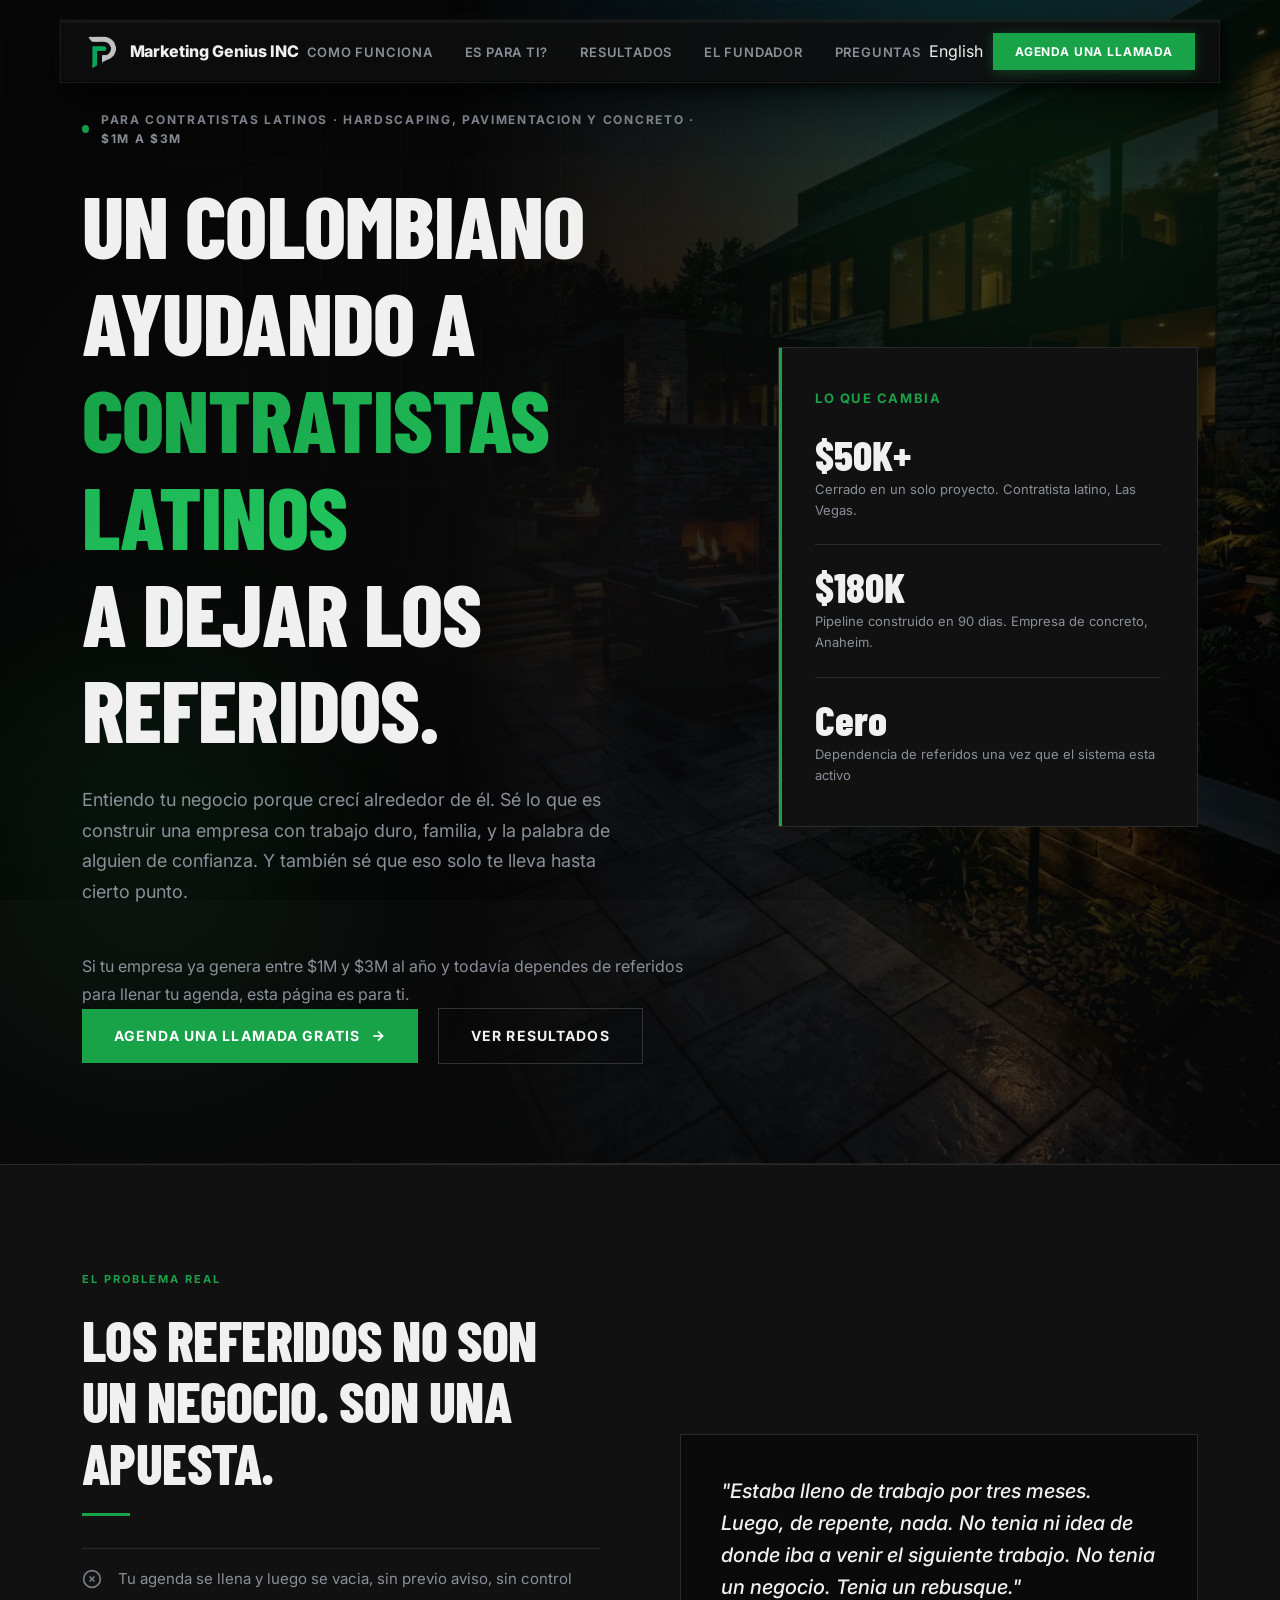
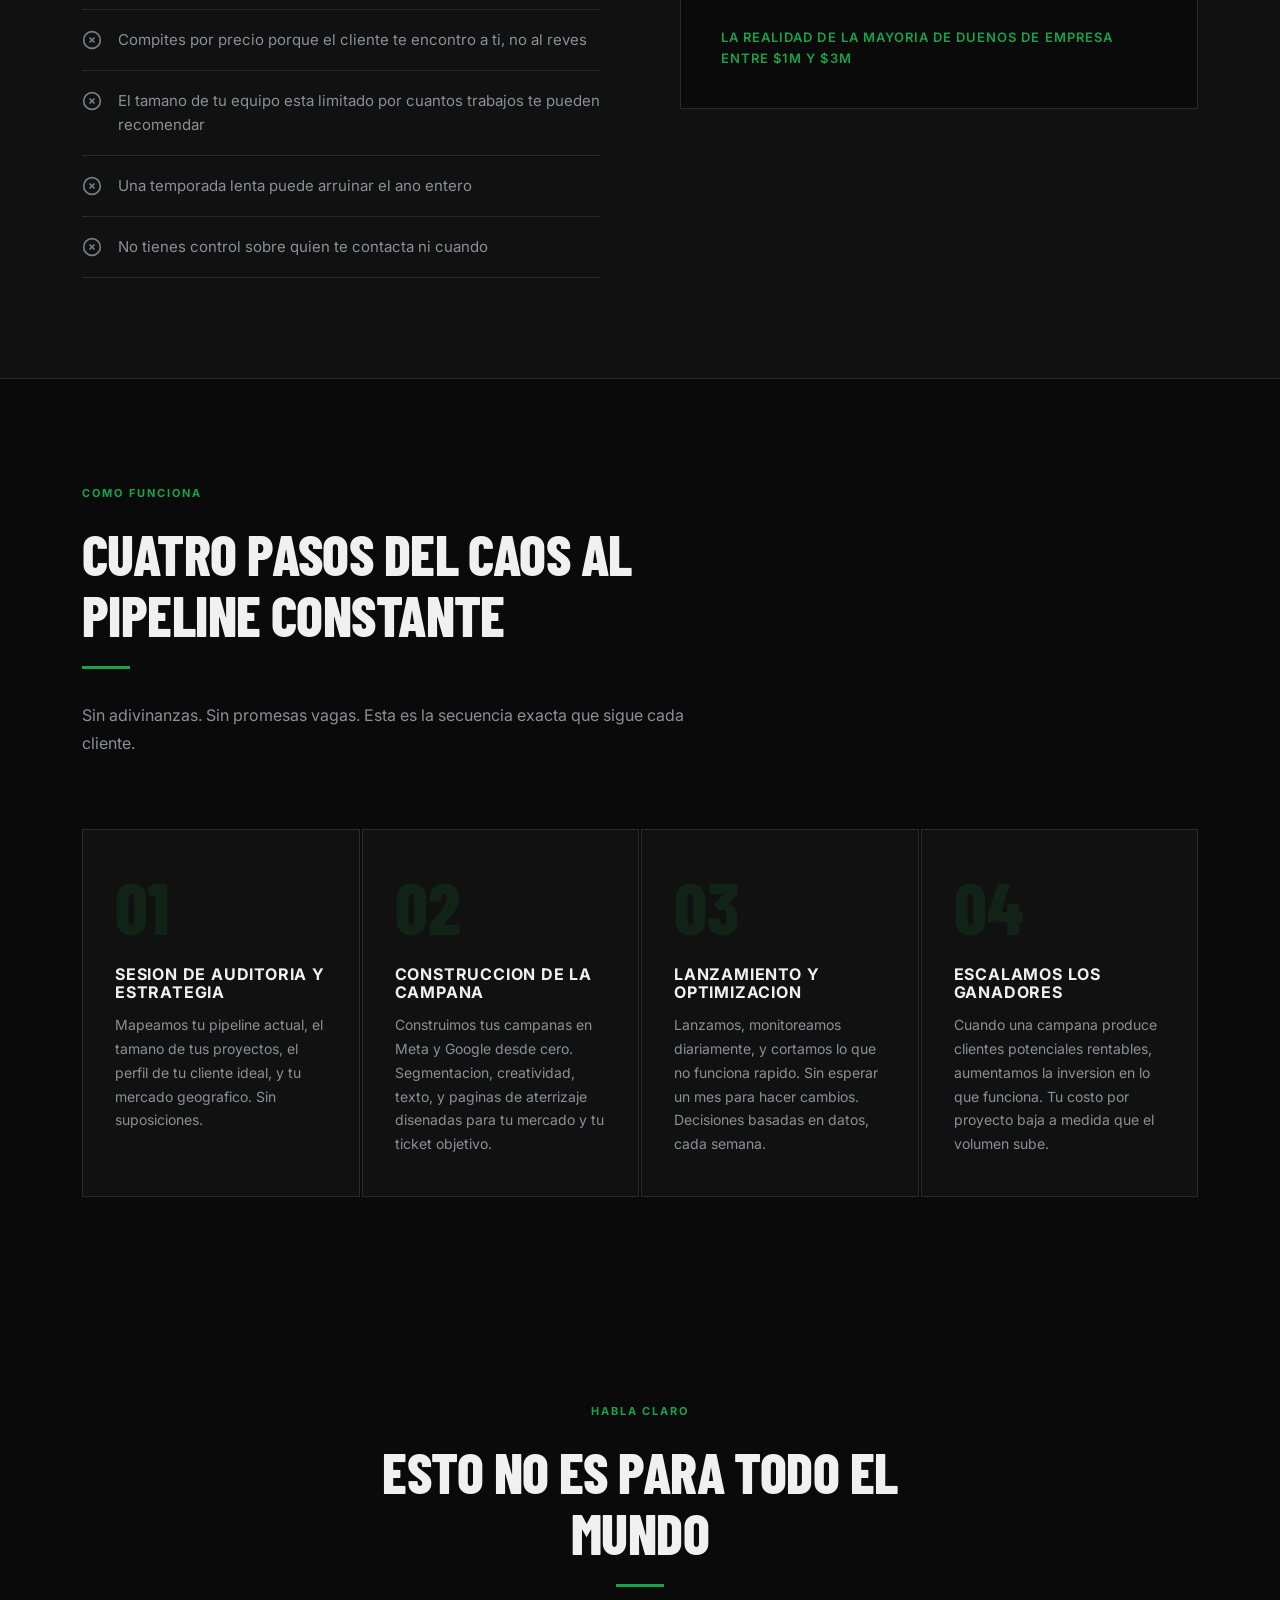
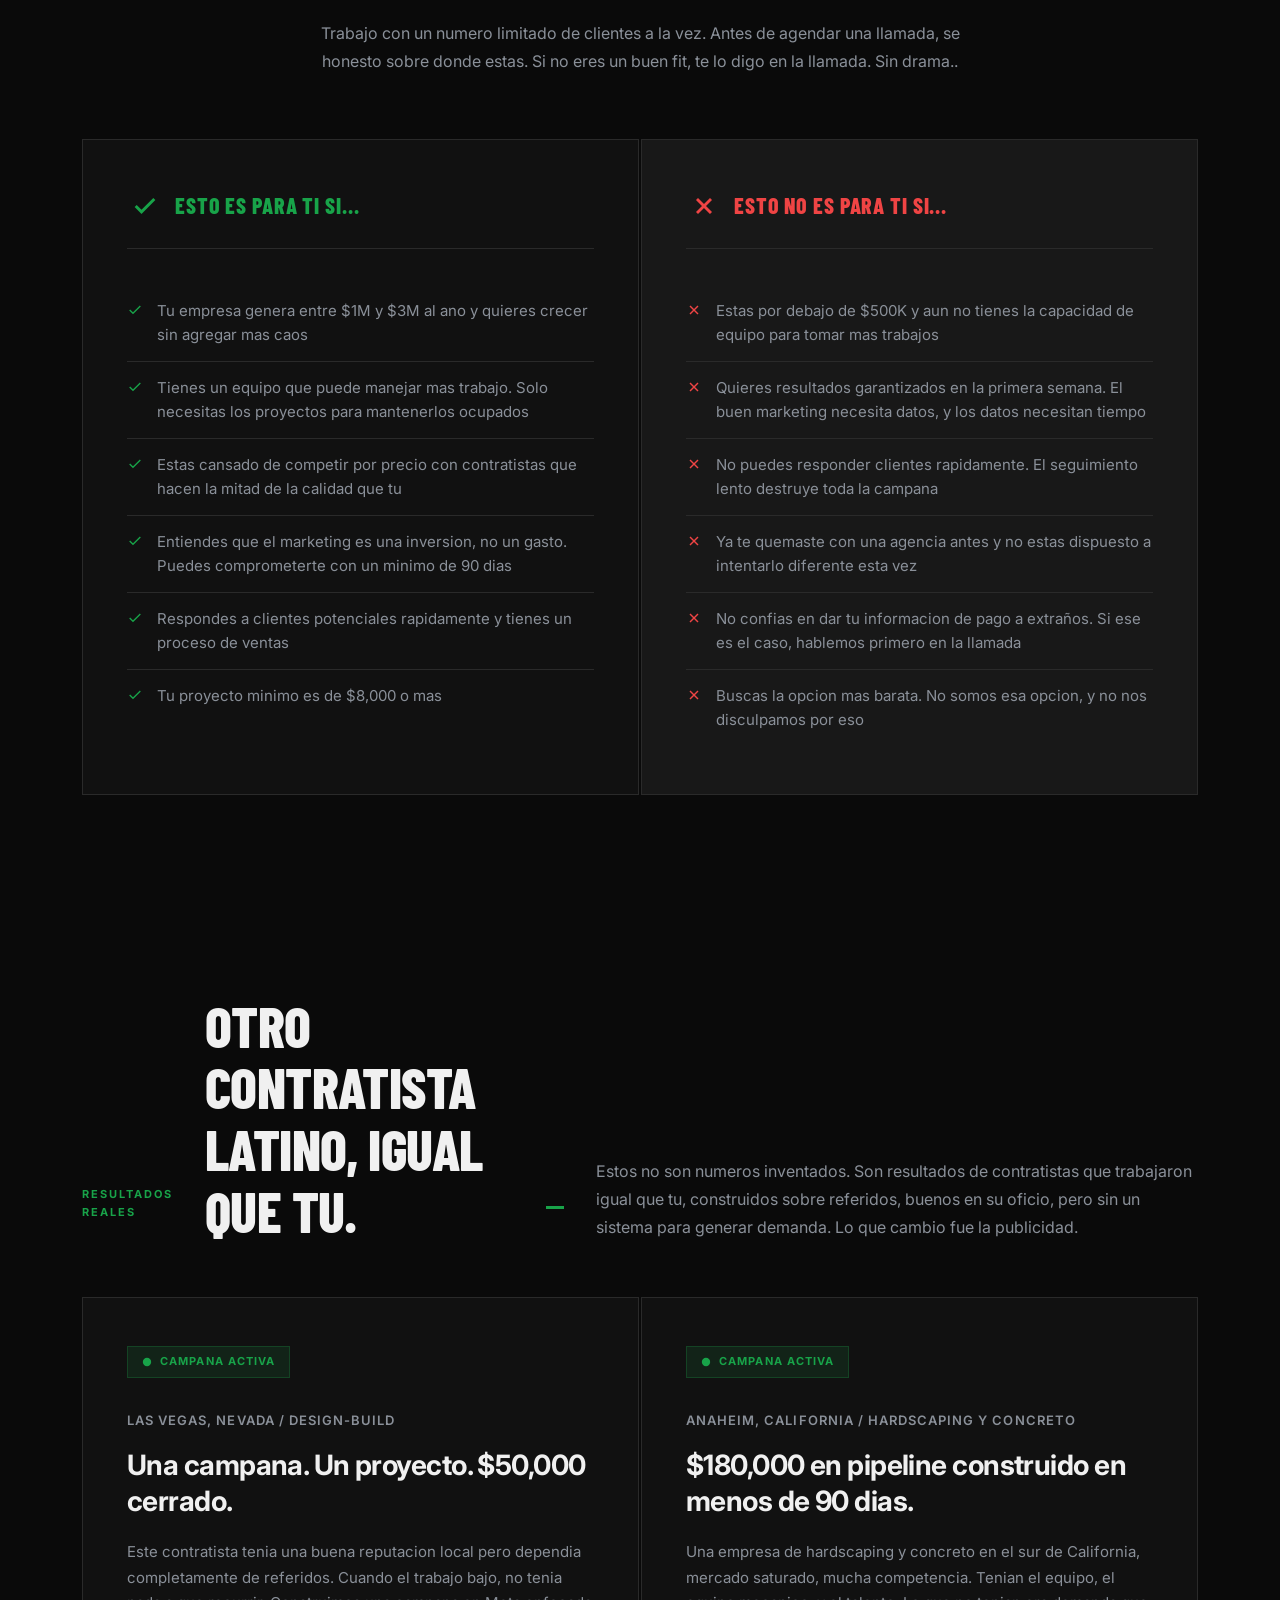
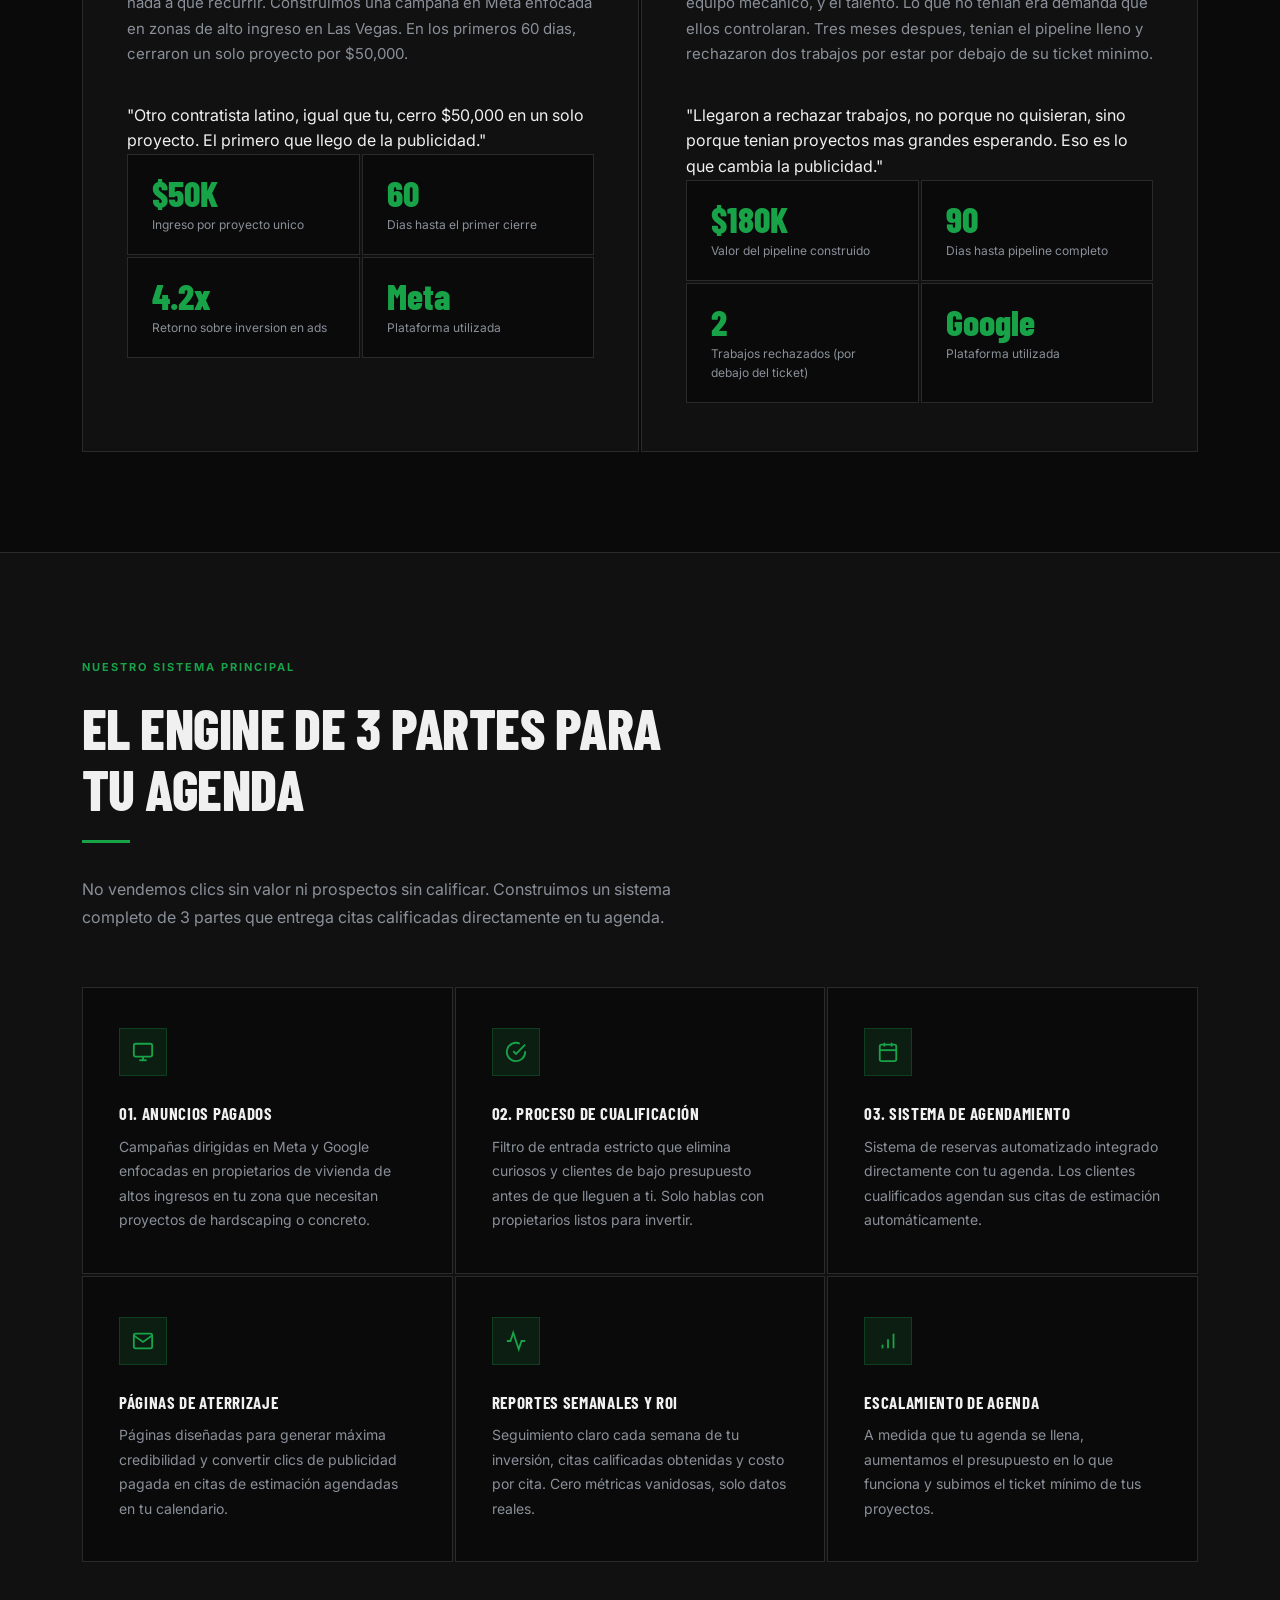
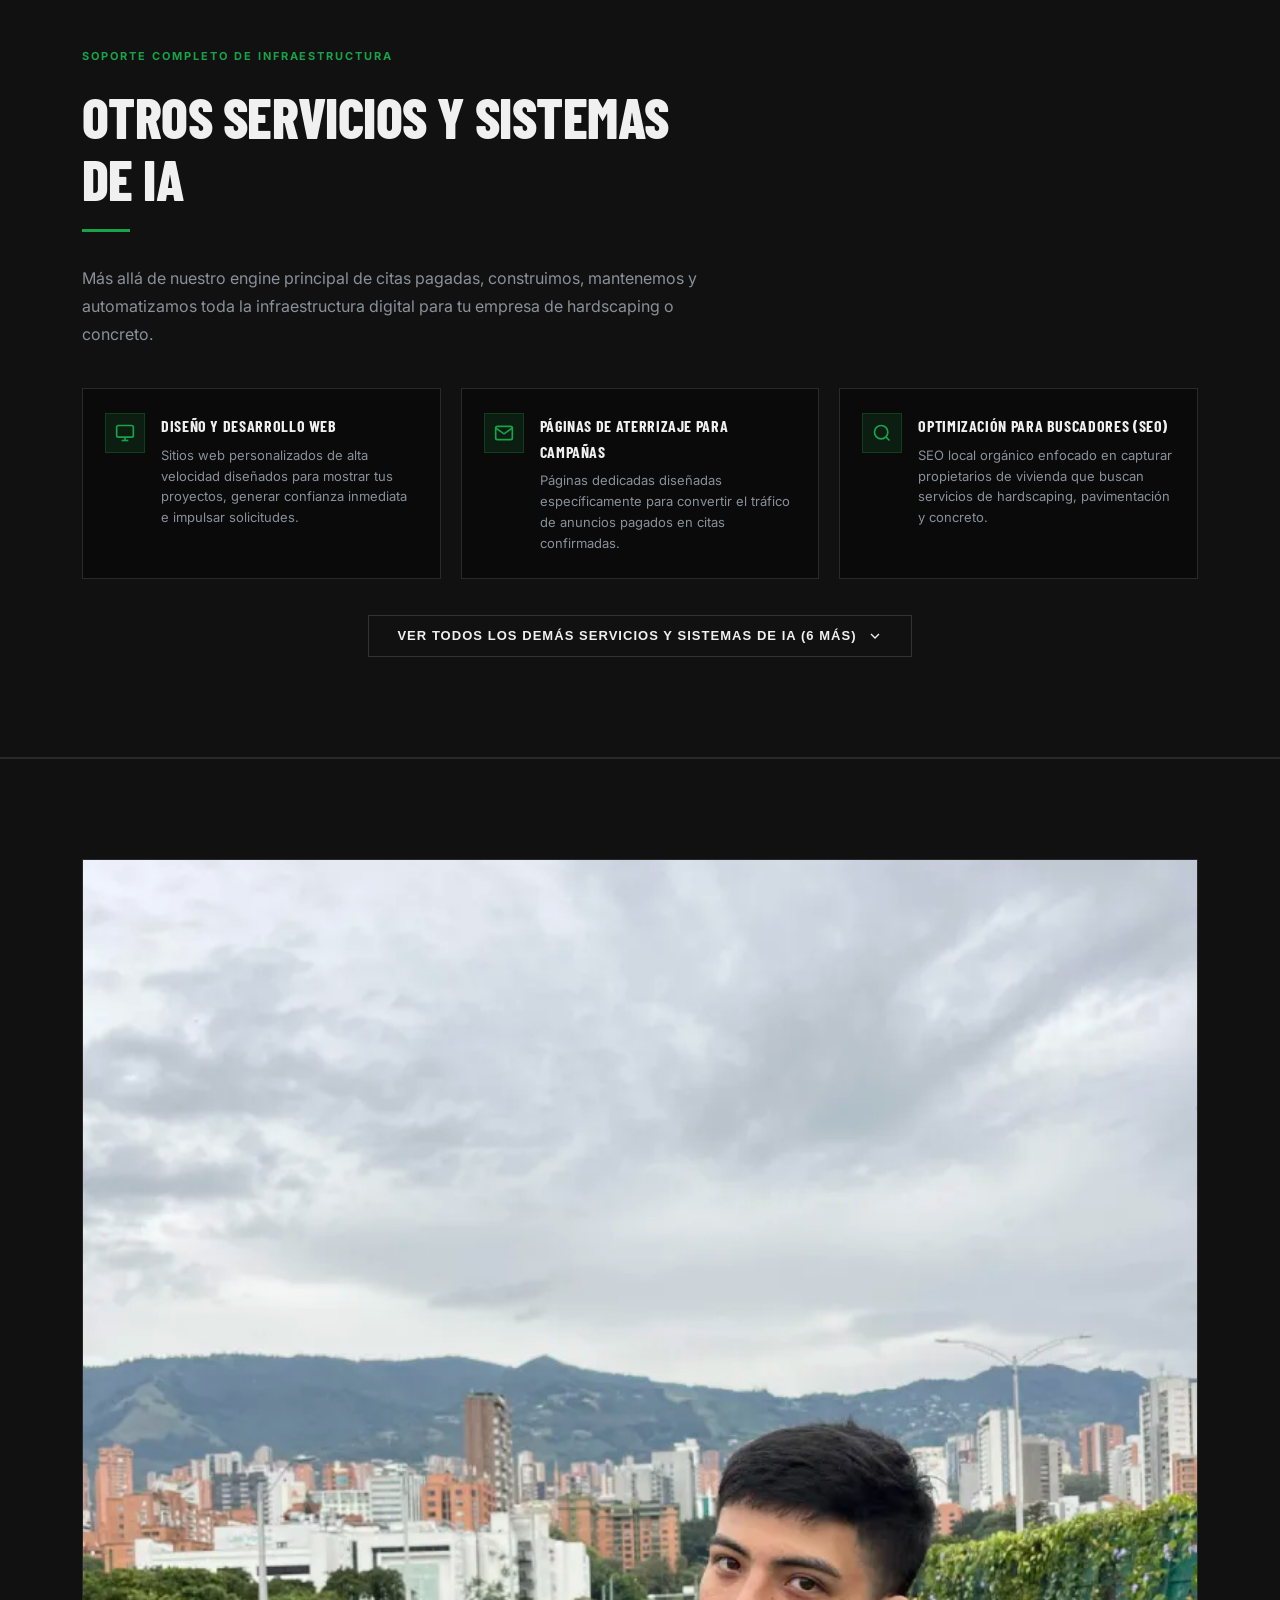
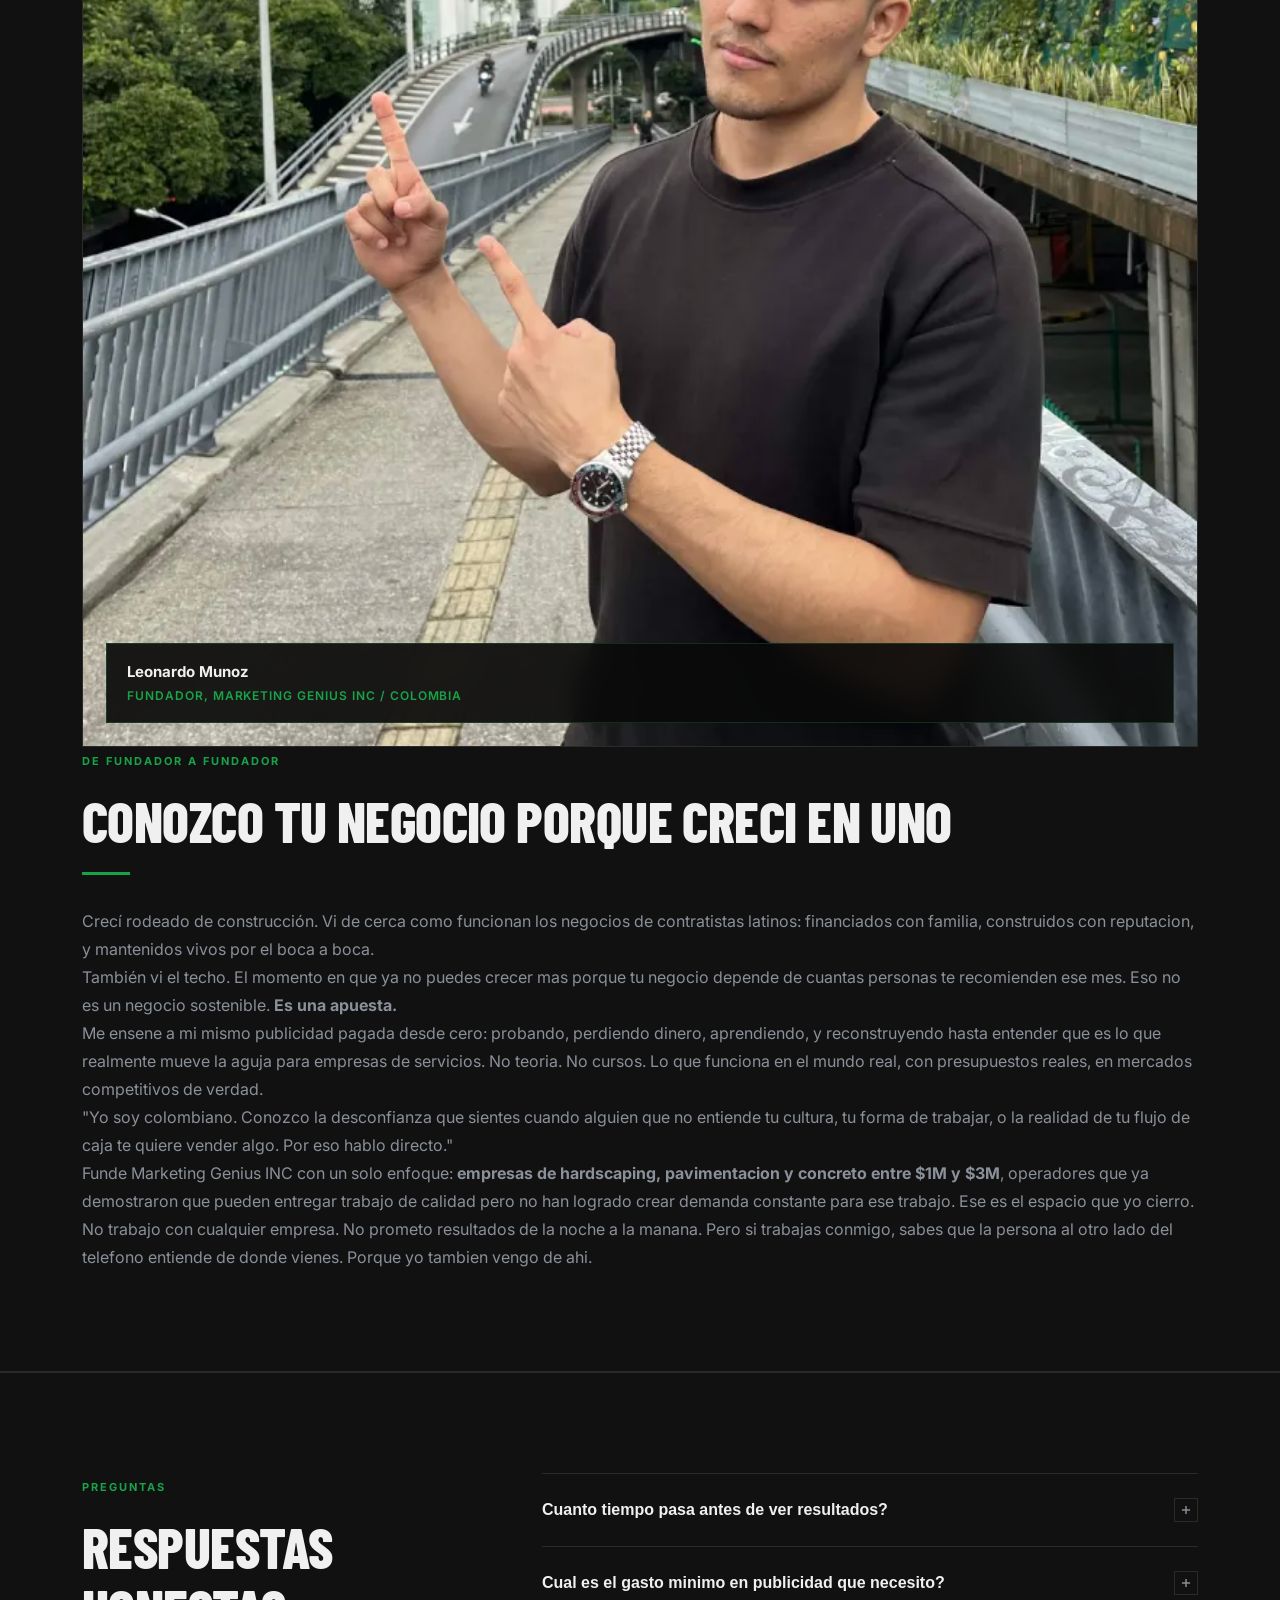
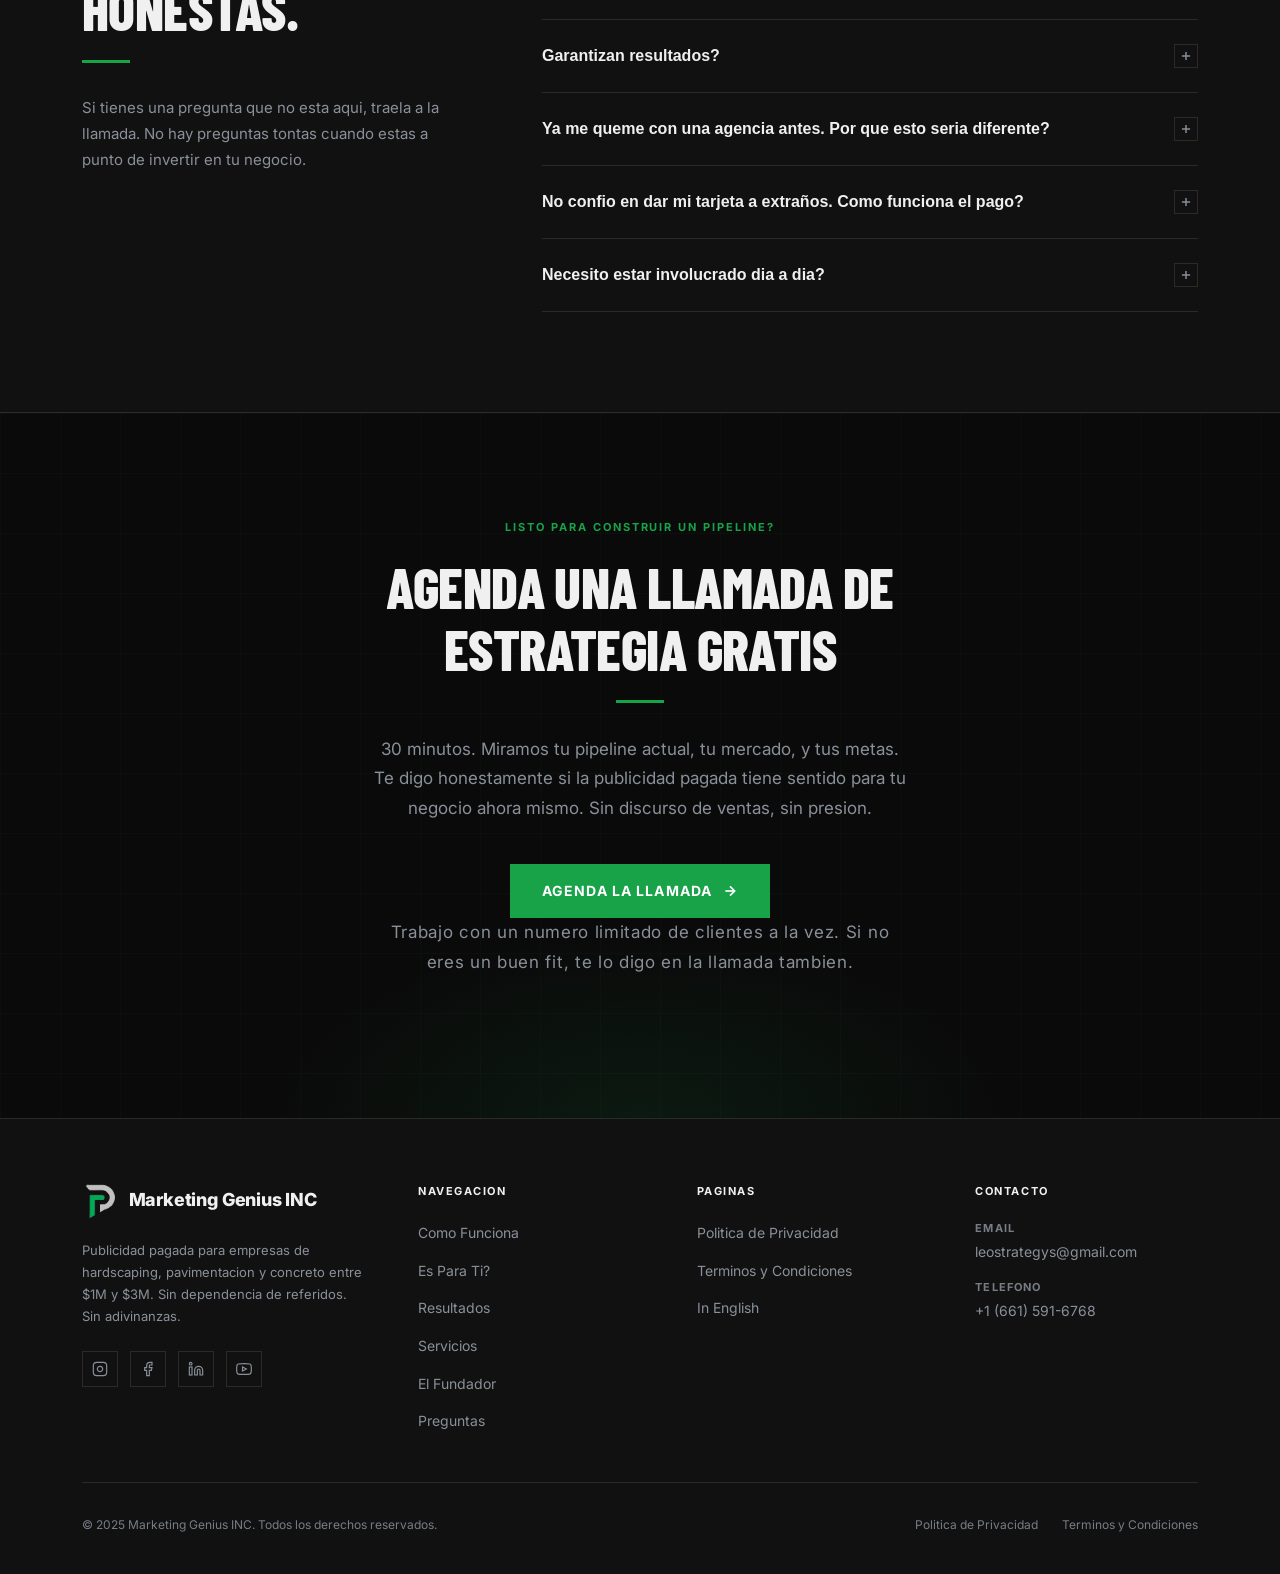
==== commit f6d5fd0c: "email change" ====
--- a/latino.html
+++ b/latino.html
@@ -566,7 +566,7 @@
         <div class="footer-col-title">Contacto</div>
         <div class="footer-contact-item">
           <div class="footer-contact-label">Email</div>
-          <div class="footer-contact-value" id="footer-email">[Email proximamente]</div>
+          <div class="footer-contact-value" id="footer-email"><a href="mailto:leostrategys@gmail.com">leostrategys@gmail.com</a></div>
         </div>
         <div class="footer-contact-item">
           <div class="footer-contact-label">Telefono</div>
